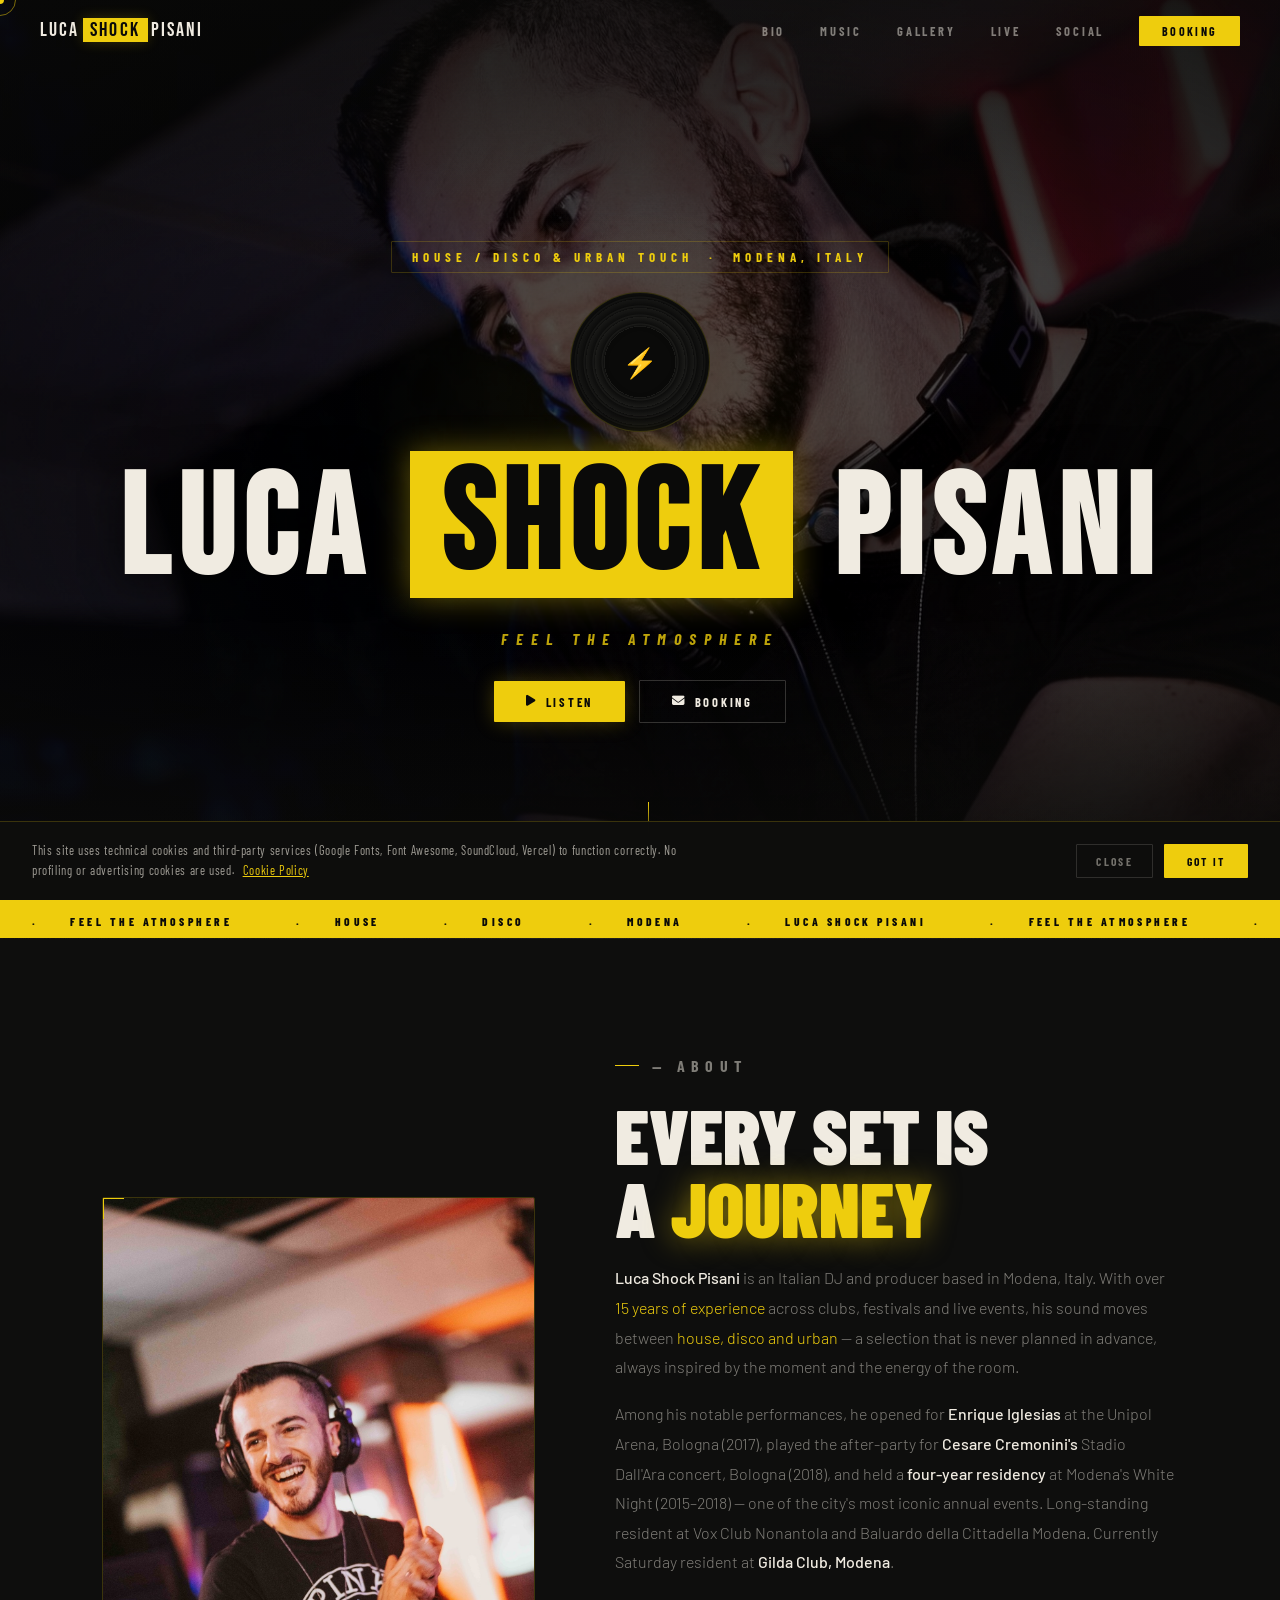
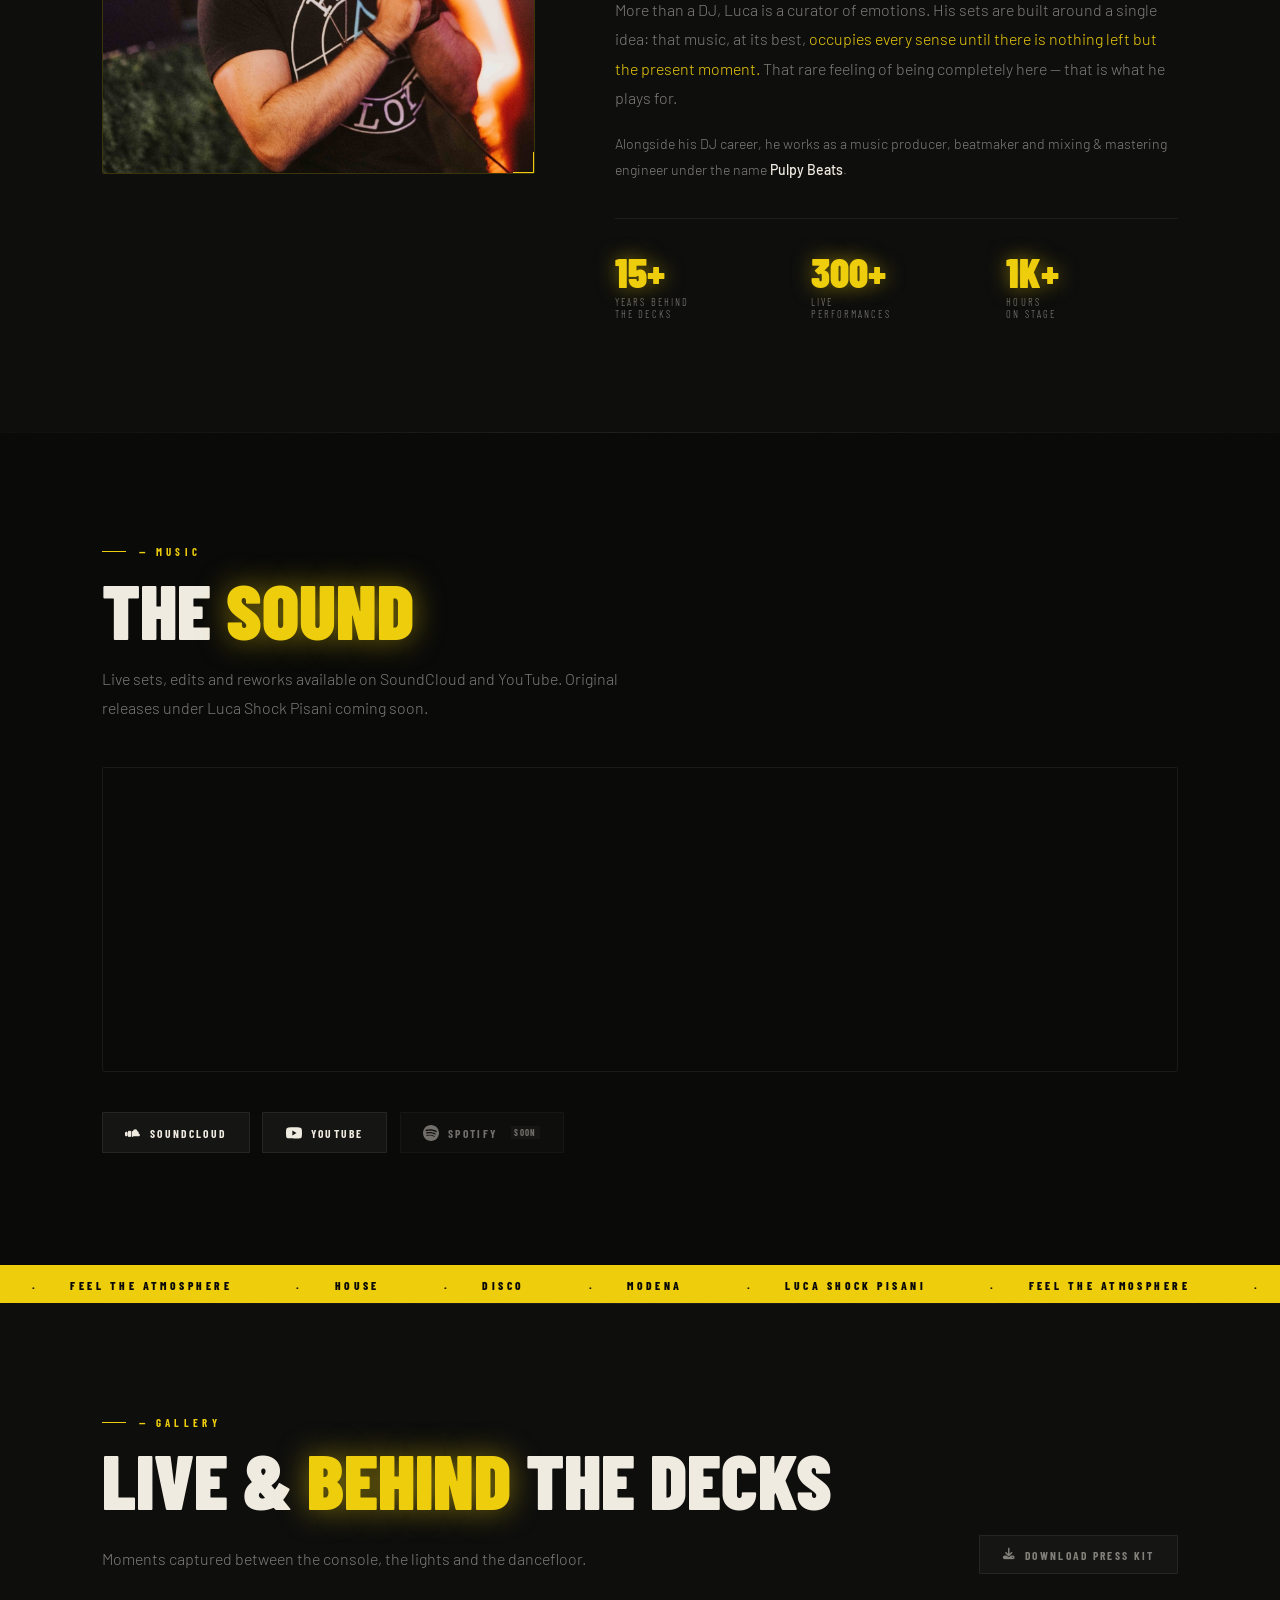
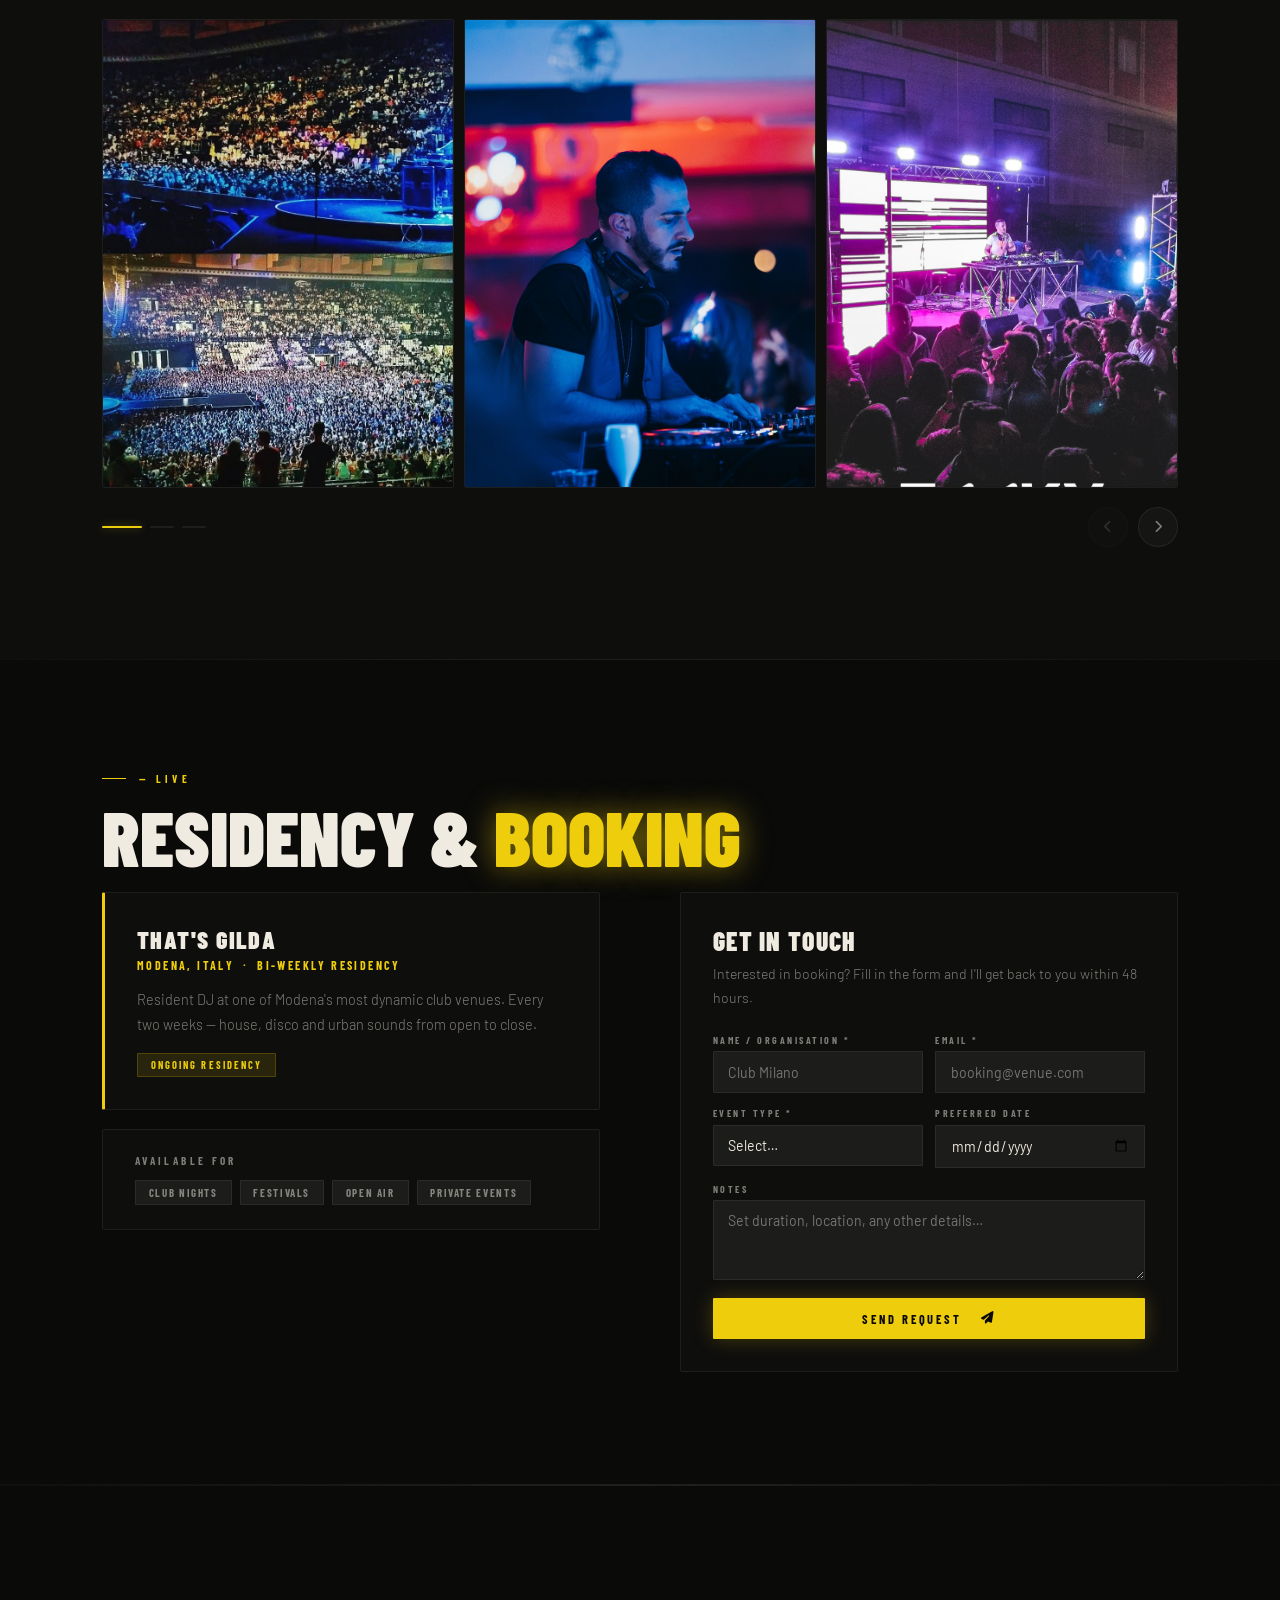
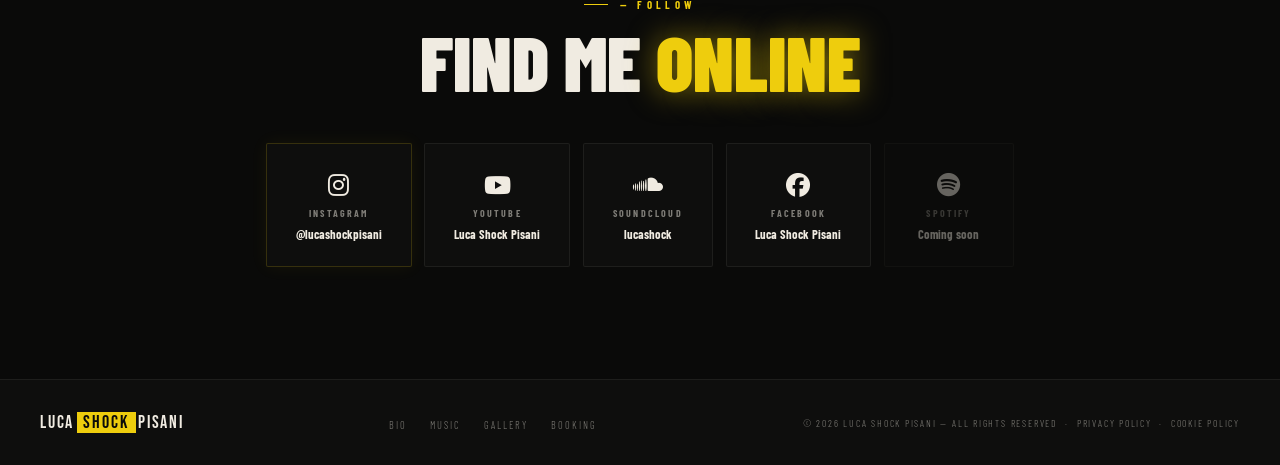
==== index.html @ 9d0de402 "Add files via upload aggiornamento bio correzione + aggiornamento stats" ====
<!DOCTYPE html>
<html lang="en">
<head>
  <meta charset="UTF-8" />
  <meta name="viewport" content="width=device-width, initial-scale=1.0" />
  <meta name="google-site-verification" content="Hu4-2VZxtkXz9TXv5PYWObOT76TgGN4aTdUcT_iWI0o" />
  <meta name="description" content="Luca Shock Pisani — DJ & Producer based in Modena, Italy. House / Disco & Urban touch. Booking, music and live events." />
  <meta property="og:title" content="Luca Shock Pisani — Feel the Atmosphere" />
  <meta property="og:description" content="DJ & Producer based in Modena, Italy. House · Disco · Urban touch." />
  <meta property="og:image" content="https://www.lucashockpisani.com/imgs/LSP_hero.jpg" />
  <meta property="og:url" content="https://www.lucashockpisani.com/" />
  <meta property="og:type" content="website" />
  <meta name="twitter:card" content="summary_large_image" />
  <meta name="twitter:title" content="Luca Shock Pisani — Feel the Atmosphere" />
  <meta name="twitter:description" content="DJ & Producer based in Modena, Italy. House · Disco · Urban touch." />
  <meta name="twitter:image" content="https://www.lucashockpisani.com/imgs/LSP_hero.jpg" />
  <link rel="canonical" href="https://www.lucashockpisani.com/" />
  <title>Luca Shock Pisani — Feel the Atmosphere</title>

  <!-- Structured data — DJ/Musician profile -->
  <script type="application/ld+json">
  {
    "@context": "https://schema.org",
    "@type": "MusicGroup",
    "name": "Luca Shock Pisani",
    "url": "https://www.lucashockpisani.com",
    "image": "https://www.lucashockpisani.com/imgs/LSP_hero.jpg",
    "description": "House/disco DJ with an urban touch, based in Modena, Italy. Over 15 years behind the decks.",
    "genre": ["House", "Disco", "Urban"],
    "sameAs": [
      "https://www.instagram.com/lucashockpisani/",
      "https://www.youtube.com/@LucaShockPisani",
      "https://soundcloud.com/lucashock",
      "https://www.facebook.com/DjLucaShockPisani"
    ]
  }
  </script>

  <link rel="icon" href="data:image/svg+xml,<svg xmlns='http://www.w3.org/2000/svg' viewBox='0 0 100 100'><text y='.9em' font-size='90'>🎧</text></svg>" />
  <link rel="preconnect" href="https://fonts.googleapis.com" />
  <link rel="preconnect" href="https://fonts.gstatic.com" crossorigin />
  <link href="https://fonts.googleapis.com/css2?family=Bebas+Neue&family=Barlow+Condensed:ital,wght@0,300;0,400;0,700;0,800;0,900;1,700&family=Barlow:wght@300;400;500&display=swap" rel="stylesheet" />
  <link rel="stylesheet" href="https://cdnjs.cloudflare.com/ajax/libs/font-awesome/6.5.1/css/all.min.css" />
  <link rel="stylesheet" href="style.css" />
</head>
<body>

  <!-- CURSOR -->
  <div class="cursor"></div>
  <div class="cursor-ring"></div>

  <!-- ══════════════════════════════════════════
       NAVBAR
  ══════════════════════════════════════════ -->
  <nav id="navbar" aria-label="Main navigation">
    <a href="#hero" class="nav-logo">
      LUCA <span class="shock">SHOCK</span> PISANI
    </a>

    <ul class="nav-links">
      <li><a href="#about">Bio</a></li>
      <li><a href="#music">Music</a></li>
      <li><a href="#gallery">Gallery</a></li>
      <li><a href="#events">Live</a></li>
      <li><a href="#social">Social</a></li>
      <li><a href="#events" class="nav-booking">Booking</a></li>
    </ul>

    <button class="hamburger" aria-label="Open menu">
      <span></span><span></span><span></span>
    </button>
  </nav>

  <!-- Mobile nav -->
  <div class="mobile-nav" role="dialog" aria-modal="true">
    <a href="#about">Bio</a>
    <a href="#music">Music</a>
    <a href="#gallery">Gallery</a>
    <a href="#events">Live</a>
    <a href="#social">Social</a>
    <a href="#events" style="color:var(--yellow)">Booking</a>
  </div>

  <!-- ══════════════════════════════════════════
       HERO
  ══════════════════════════════════════════ -->
  <section id="hero" aria-label="Hero">
    <div class="hero-photo" aria-hidden="true"></div>
    <div class="hero-vignette" aria-hidden="true"></div>
    <div class="hero-glow"    aria-hidden="true"></div>

    <div class="hero-content">
      <div class="hero-tag">House / Disco &amp; Urban touch &nbsp;·&nbsp; Modena, Italy</div>

      <div class="vinyl-wrap" aria-hidden="true">
        <div class="vinyl"></div>
        <span class="vinyl-emoji">⚡</span>
      </div>

      <!-- Name — Bebas Neue, mirrors logo hierarchy -->
      <h1 class="hero-name">
        LUCA <span class="shock-bar">SHOCK</span> PISANI
      </h1>

      <!-- Slogan -->
      <p class="hero-slogan"><em>Feel the Atmosphere</em></p>

      <!-- CTA -->
      <div class="hero-cta">
        <a href="#music" class="btn btn-y">
          <i class="fas fa-play"></i> Listen
        </a>
        <a href="#events" class="btn btn-o">
          <i class="fas fa-envelope"></i> Booking
        </a>
      </div>
    </div>

    <div class="scroll-hint" aria-hidden="true">
      <div class="scroll-line"></div>
      <span>Scroll</span>
    </div>
  </section>

  <!-- ══════════════════════════════════════════
       TICKER #1
  ══════════════════════════════════════════ -->
  <div class="ticker" aria-hidden="true">
    <div class="ticker-inner">
      <!-- Duplicated for seamless loop -->
      <span>FEEL THE ATMOSPHERE</span>
      <span>HOUSE</span>
      <span>DISCO</span>
      <span>MODENA</span>
      <span>LUCA SHOCK PISANI</span>
      <span>FEEL THE ATMOSPHERE</span>
      <span>HOUSE</span>
      <span>DISCO</span>
      <span>MODENA</span>
      <span>LUCA SHOCK PISANI</span>
      <span>FEEL THE ATMOSPHERE</span>
      <span>HOUSE</span>
      <span>DISCO</span>
      <span>MODENA</span>
      <span>LUCA SHOCK PISANI</span>
      <span>FEEL THE ATMOSPHERE</span>
      <span>HOUSE</span>
      <span>DISCO</span>
      <span>MODENA</span>
      <span>LUCA SHOCK PISANI</span>
    </div>
  </div>

  <div class="divider"></div>

  <!-- ══════════════════════════════════════════
       BIO / ABOUT
  ══════════════════════════════════════════ -->
  <section id="about" aria-label="Biography">
    <div class="section-inner">
      <div class="about-grid">

        <!-- Photo -->
        <div class="about-img rv">
          <div class="about-img-frame">
            <img src="imgs/LSP_bio.jpg" alt="Luca Shock Pisani live" loading="lazy" />
          </div>
        </div>

        <!-- Text -->
        <div class="about-text">
          <p class="s-label rv">— About</p>
          <h2 class="s-title rv">
            Every set is<br>a <span class="y">journey</span>
          </h2>

          <p class="rv d1">
            <strong>Luca Shock Pisani</strong> is an Italian DJ and producer based in Modena, Italy.
            With over <span class="hl">15 years of experience</span> across clubs, festivals and live events, his sound moves
            between <span class="hl">house, disco and urban</span> — a selection that is never
            planned in advance, always inspired by the moment and the energy of the room.
          </p>

          <p class="rv d2">
            Among his notable performances, he opened for
            <strong>Enrique Iglesias</strong> at the Unipol Arena, Bologna (2017),
            played the after-party for <strong>Cesare Cremonini's</strong> Stadio Dall'Ara concert, Bologna (2018),
            and held a <strong>four-year residency</strong> at Modena's White Night (2015–2018) —
            one of the city's most iconic annual events.
            Long-standing resident at Vox Club Nonantola and Baluardo della Cittadella Modena.
            Currently Saturday resident at <strong>Gilda Club, Modena</strong>.
          </p>

          <p class="rv d3">
            More than a DJ, Luca is a curator of emotions. His sets are built around a single idea:
            that music, at its best, <span class="hl">occupies every sense until there is nothing
            left but the present moment.</span>
            That rare feeling of being completely here — that is what he plays for.
          </p>

          <p class="rv d4" style="font-size:.88rem; color:var(--white-dim);">
            Alongside his DJ career, he works as a music producer, beatmaker and
            mixing &amp; mastering engineer under the name <strong style="color:var(--white)">Pulpy Beats</strong>.
          </p>

          <div class="about-stats rv" style="grid-template-columns:repeat(3,1fr);">
            <div>
              <div class="stat-n">15+</div>
              <div class="stat-l">Years behind<br>the decks</div>
            </div>
            <div>
              <div class="stat-n">300+</div>
              <div class="stat-l">Live<br>performances</div>
            </div>
            <div>
              <div class="stat-n">1K+</div>
              <div class="stat-l">Hours<br>on stage</div>
            </div>
          </div>
        </div>

      </div>
    </div>
  </section>

  <div class="divider"></div>

  <!-- ══════════════════════════════════════════
       MUSIC
  ══════════════════════════════════════════ -->
  <section id="music" aria-label="Music">
    <div class="section-inner">

      <p class="s-label rv">— Music</p>
      <h2 class="s-title rv">
        The <span class="y">sound</span>
      </h2>

      <p class="music-intro rv d1">
        Live sets, edits and reworks available on SoundCloud and YouTube.
        Original releases under Luca Shock Pisani coming soon.
      </p>

      <!-- SoundCloud embed -->
      <div class="sc-embed rv d2">
        <iframe
          width="100%" height="300"
          scrolling="no" frameborder="no" allow="autoplay"
          src="https://w.soundcloud.com/player/?url=https%3A//soundcloud.com/lucashock&color=%23EECD0D&auto_play=false&hide_related=false&show_comments=false&show_user=true&show_reposts=false&show_teaser=true&visual=true"
          title="Luca Shock Pisani on SoundCloud"
          loading="lazy">
        </iframe>
      </div>

      <!-- Platform links -->
      <div class="platform-row rv d3">

        <a href="https://soundcloud.com/lucashock" target="_blank" rel="noopener" class="platform-btn" aria-label="SoundCloud">
          <svg width="16" height="16" viewBox="0 0 24 24" fill="currentColor"><path d="M11.56 8.87V17h8.76c1.13-.02 2-.95 2-2.07a2.04 2.04 0 0 0-1.9-2.07 2.44 2.44 0 0 0-1.7-3.36 3.43 3.43 0 0 0-6.82-.02c-.1.03-.2.06-.3.1a2.98 2.98 0 0 0-.04-.71zM0 15c0 1.1.9 2 2 2s2-.9 2-2V12c0-1.1-.9-2-2-2s-2 .9-2 2v3zm4.5 1.5c0 .83.67 1.5 1.5 1.5s1.5-.67 1.5-1.5V10c0-.83-.67-1.5-1.5-1.5S4.5 9.17 4.5 10v6.5zm3 .5c0 .55.45 1 1 1s1-.45 1-1V9.5c0-.55-.45-1-1-1s-1 .45-1 1V17zm3 0c0 .55.45 1 1 1s1-.45 1-1V10c0-.55-.45-1-1-1s-1 .45-1 1v7z"/></svg>
          SoundCloud
        </a>

        <a href="https://www.youtube.com/@LucaShockPisani" target="_blank" rel="noopener" class="platform-btn" aria-label="YouTube">
          <svg width="16" height="16" viewBox="0 0 24 24" fill="currentColor"><path d="M23.498 6.186a3.016 3.016 0 0 0-2.122-2.136C19.505 3.545 12 3.545 12 3.545s-7.505 0-9.377.505A3.017 3.017 0 0 0 .502 6.186C0 8.07 0 12 0 12s0 3.93.502 5.814a3.016 3.016 0 0 0 2.122 2.136c1.871.505 9.376.505 9.376.505s7.505 0 9.377-.505a3.015 3.015 0 0 0 2.122-2.136C24 15.93 24 12 24 12s0-3.93-.502-5.814zM9.545 15.568V8.432L15.818 12l-6.273 3.568z"/></svg>
          YouTube
        </a>

        <a class="platform-btn soon" aria-label="Spotify coming soon">
          <svg width="16" height="16" viewBox="0 0 24 24" fill="currentColor"><path d="M12 0C5.4 0 0 5.4 0 12s5.4 12 12 12 12-5.4 12-12S18.66 0 12 0zm5.521 17.34c-.24.359-.66.48-1.021.24-2.82-1.74-6.36-2.101-10.561-1.141-.418.122-.779-.179-.899-.539-.12-.421.18-.78.54-.9 4.56-1.021 8.52-.6 11.64 1.32.42.18.479.659.301 1.02zm1.44-3.3c-.301.42-.841.6-1.262.3-3.239-1.98-8.159-2.58-11.939-1.38-.479.12-1.02-.12-1.14-.6-.12-.48.12-1.021.6-1.141C9.6 9.9 15 10.561 18.72 12.84c.361.181.54.78.241 1.2zm.12-3.36C15.24 8.4 8.82 8.16 5.16 9.301c-.6.179-1.2-.181-1.38-.721-.18-.601.18-1.2.72-1.381 4.26-1.26 11.28-1.02 15.721 1.621.539.3.719 1.02.419 1.56-.299.421-1.02.599-1.559.3z"/></svg>
          Spotify
        </a>

      </div>

    </div>
  </section>

  <!-- TICKER #2 -->
  <div class="ticker" aria-hidden="true">
    <div class="ticker-inner">
      <span>FEEL THE ATMOSPHERE</span>
      <span>HOUSE</span>
      <span>DISCO</span>
      <span>MODENA</span>
      <span>LUCA SHOCK PISANI</span>
      <span>FEEL THE ATMOSPHERE</span>
      <span>HOUSE</span>
      <span>DISCO</span>
      <span>MODENA</span>
      <span>LUCA SHOCK PISANI</span>
      <span>FEEL THE ATMOSPHERE</span>
      <span>HOUSE</span>
      <span>DISCO</span>
      <span>MODENA</span>
      <span>LUCA SHOCK PISANI</span>
      <span>FEEL THE ATMOSPHERE</span>
      <span>HOUSE</span>
      <span>DISCO</span>
      <span>MODENA</span>
      <span>LUCA SHOCK PISANI</span>
    </div>
  </div>

  <div class="divider"></div>

  <!-- ══════════════════════════════════════════
       GALLERY
  ══════════════════════════════════════════ -->
  <section id="gallery" aria-label="Photo gallery">
    <div class="section-inner">

      <p class="s-label rv">— Gallery</p>
      <h2 class="s-title rv">
        Live &amp; <span class="y">behind</span> the decks
      </h2>

      <div class="gallery-header">
        <p class="gallery-intro rv d1">
          Moments captured between the console, the lights and the dancefloor.
        </p>
        <a class="btn-presskit rv d2" aria-label="Press Kit — work in progress" tabindex="-1">
          <i class="fas fa-download"></i> Download Press Kit
        </a>
      </div>

      <!-- Gallery slider — 3 foto per slide -->
      <div class="gallery-slider rv d2" id="gallery-slider">
        <div class="gallery-track" id="gallery-track">

          <!-- Slide 1: Enrique → Gilda → Notte Bianca folla -->
          <div class="gallery-slide">
            <div class="g-item" data-caption="Opening for Enrique Iglesias · Unipol Arena, Bologna 2017" tabindex="0" role="button" aria-label="Open photo">
              <img src="imgs/LSP_gallery_enrique.jpg" alt="Unipol Arena Bologna — Enrique Iglesias" loading="lazy" />
              <div class="g-overlay"><span class="g-caption">Opening · Unipol Arena, Bologna 2017</span><span class="g-zoom"><i class="fas fa-expand"></i></span></div>
            </div>
            <div class="g-item" data-caption="@ That's Gilda · Modena" tabindex="0" role="button" aria-label="Open photo">
              <img src="imgs/LSP_gallery_bluered.jpg" alt="That's Gilda Modena" loading="lazy" />
              <div class="g-overlay"><span class="g-caption">@ That's Gilda · Modena</span><span class="g-zoom"><i class="fas fa-expand"></i></span></div>
            </div>
            <div class="g-item" data-caption="White Night · Modena" tabindex="0" role="button" aria-label="Open photo">
              <img src="imgs/LSP_gallery_whitenightcrowd.jpg" alt="White Night Modena — crowd" loading="lazy" />
              <div class="g-overlay"><span class="g-caption">White Night · Modena</span><span class="g-zoom"><i class="fas fa-expand"></i></span></div>
            </div>
          </div>

          <!-- Slide 2: Club — atmosfera, luci, energia -->
          <div class="gallery-slide">
            <div class="g-item" data-caption="White Night · Modena" tabindex="0" role="button" aria-label="Open photo">
              <img src="imgs/LSP_gallery_whitenightstage.jpg" alt="White Night Modena — stage" loading="lazy" />
              <div class="g-overlay"><span class="g-caption">White Night · Modena</span><span class="g-zoom"><i class="fas fa-expand"></i></span></div>
            </div>
            <div class="g-item" data-caption="@ Ritmo Gilda · Modena" tabindex="0" role="button" aria-label="Open photo">
              <img src="imgs/LSP_gallery_teal.jpg" alt="Ritmo Gilda Modena" loading="lazy" />
              <div class="g-overlay"><span class="g-caption">@ Ritmo Gilda · Modena</span><span class="g-zoom"><i class="fas fa-expand"></i></span></div>
            </div>
            <div class="g-item" data-caption="@ Tube Club" tabindex="0" role="button" aria-label="Open photo">
              <img src="imgs/LSP_gallery_tubeclub.jpg" alt="Tube Club" loading="lazy" />
              <div class="g-overlay"><span class="g-caption">@ Tube Club</span><span class="g-zoom"><i class="fas fa-expand"></i></span></div>
            </div>
          </div>

          <!-- Slide 3: Behind the decks — intimo, tecnico, artigianale -->
          <div class="gallery-slide">
            <div class="g-item" data-caption="@ That's Gilda · Modena" tabindex="0" role="button" aria-label="Open photo">
              <img src="imgs/LSP_gallery_mixer.jpg" alt="That's Gilda — mixer" loading="lazy" />
              <div class="g-overlay"><span class="g-caption">@ That's Gilda · Modena</span><span class="g-zoom"><i class="fas fa-expand"></i></span></div>
            </div>
            <div class="g-item" data-caption="White Night · Modena" tabindex="0" role="button" aria-label="Open photo">
              <img src="imgs/LSP_gallery_whitenightconsole.jpg" alt="White Night — console" loading="lazy" />
              <div class="g-overlay"><span class="g-caption">White Night · Modena</span><span class="g-zoom"><i class="fas fa-expand"></i></span></div>
            </div>
            <div class="g-item" data-caption="@ Ritmo Gilda · Modena" tabindex="0" role="button" aria-label="Open photo">
              <img src="imgs/LSP_gallery_console.jpg" alt="Ritmo Gilda — console" loading="lazy" />
              <div class="g-overlay"><span class="g-caption">@ Ritmo Gilda · Modena</span><span class="g-zoom"><i class="fas fa-expand"></i></span></div>
            </div>
          </div>

        </div><!-- /gallery-track -->
      </div><!-- /gallery-slider -->

      <!-- Slider controls -->
      <div class="slider-controls">
        <div class="slider-dots" id="slider-dots">
          <button class="slider-dot active" data-slide="0" aria-label="Slide 1"></button>
          <button class="slider-dot" data-slide="1" aria-label="Slide 2"></button>
          <button class="slider-dot" data-slide="2" aria-label="Slide 3"></button>
        </div>
        <div class="slider-arrows">
          <button class="slider-btn" id="slider-prev" aria-label="Previous" disabled>
            <i class="fas fa-chevron-left"></i>
          </button>
          <button class="slider-btn" id="slider-next" aria-label="Next">
            <i class="fas fa-chevron-right"></i>
          </button>
        </div>
      </div>
    </div>

    <!-- Lightbox -->
    <div id="lightbox" class="lightbox" role="dialog" aria-modal="true" aria-label="Photo viewer">
      <button class="lb-close" aria-label="Close"><i class="fas fa-times"></i></button>
      <button class="lb-prev"  aria-label="Previous"><i class="fas fa-chevron-left"></i></button>
      <button class="lb-next"  aria-label="Next"><i class="fas fa-chevron-right"></i></button>
      <div class="lb-wrap">
        <div class="lb-img-box">
          <img src="" alt="" id="lb-img" />
        </div>
        <p class="lb-cap"  id="lb-cap"></p>
        <p class="lb-count" id="lb-count"></p>
      </div>
    </div>

  </section>

  <div class="divider"></div>

  <!-- ══════════════════════════════════════════
       EVENTS / BOOKING
  ══════════════════════════════════════════ -->
  <section id="events" aria-label="Live dates and booking">
    <div class="section-inner">

      <p class="s-label rv">— Live</p>
      <h2 class="s-title rv">
        Residency &amp; <span class="y">Booking</span>
      </h2>

      <div class="events-grid">

        <!-- Left: Residency -->
        <div>
          <div class="residency-card rv d1">
            <div class="res-venue">That's Gilda</div>
            <div class="res-detail">Modena, Italy &nbsp;·&nbsp; Bi-weekly residency</div>
            <p class="res-desc">
              Resident DJ at one of Modena's most dynamic club venues.
              Every two weeks — house, disco and urban sounds from open to close.
            </p>
            <span class="res-tag">Ongoing residency</span>
          </div>

          <div class="available-box rv d2">
            <div class="avail-title">Available for</div>
            <div class="avail-tags">
              <span class="avail-tag">Club nights</span>
              <span class="avail-tag">Festivals</span>
              <span class="avail-tag">Open air</span>
              <span class="avail-tag">Private events</span>
            </div>
          </div>
        </div>

        <!-- Right: Booking form -->
        <div class="rv d2">
          <div class="booking-card">
            <h3>Get in touch</h3>
            <p>Interested in booking? Fill in the form and I'll get back to you within 48 hours.</p>

            <!-- ACTION: replace with your Formspree URL -->
            <form id="booking-form" action="https://formspree.io/f/xgopajwb" method="POST" novalidate>

              <div class="form-row">
                <div class="form-group">
                  <label for="f-name">Name / Organisation *</label>
                  <input type="text" id="f-name" name="name" placeholder="Club Milano" required />
                </div>
                <div class="form-group">
                  <label for="f-email">Email *</label>
                  <input type="email" id="f-email" name="email" placeholder="booking@venue.com" required />
                </div>
              </div>

              <div class="form-row">
                <div class="form-group">
                  <label for="f-type">Event type *</label>
                  <select id="f-type" name="event_type" required>
                    <option value="" disabled selected>Select…</option>
                    <option>Club night</option>
                    <option>Festival / Open air</option>
                    <option>Private event</option>
                    <option>Other</option>
                  </select>
                </div>
                <div class="form-group">
                  <label for="f-date">Preferred date</label>
                  <input type="date" id="f-date" name="event_date" />
                </div>
              </div>

              <div class="form-group">
                <label for="f-notes">Notes</label>
                <textarea id="f-notes" name="notes" placeholder="Set duration, location, any other details…"></textarea>
              </div>

              <!-- Hidden fields for Formspree -->
              <input type="hidden" name="_subject" value="Booking request — Luca Shock Pisani" />
              <input type="hidden" name="_replyto" value="lucapisanimusic@gmail.com" />

              <button type="submit" class="btn btn-y" style="width:100%;justify-content:center;">
                Send request &nbsp;<i class="fas fa-paper-plane"></i>
              </button>

            </form>

            <div class="form-success" id="form-success">
              <div class="check">✅</div>
              <p>Message sent!</p>
              <small>I'll get back to you within 48 hours.</small>
            </div>

          </div>
        </div>

      </div>
    </div>
  </section>

  <div class="divider"></div>

  <div class="divider"></div>

  <!-- ══════════════════════════════════════════
       SOCIAL
  ══════════════════════════════════════════ -->
  <section id="social" aria-label="Social media">
    <div class="section-inner narrow" style="text-align:center;margin:0 auto;">

      <p class="s-label rv" style="justify-content:center;">— Follow</p>
      <h2 class="s-title rv">
        Find me <span class="y">online</span>
      </h2>

      <div class="social-grid">

        <a href="https://www.instagram.com/lucashockpisani/" target="_blank" rel="noopener" class="social-card ig rv d1" aria-label="Instagram" style="border-color:rgba(238,205,13,0.18);box-shadow:0 0 18px rgba(238,205,13,0.06);">
          <span class="s-icon"><i class="fab fa-instagram"></i></span>
          <span class="s-name">Instagram</span>
          <span class="s-handle">@lucashockpisani</span>
        </a>

        <a href="https://www.youtube.com/@LucaShockPisani" target="_blank" rel="noopener" class="social-card yt rv d2" aria-label="YouTube">
          <span class="s-icon"><i class="fab fa-youtube"></i></span>
          <span class="s-name">YouTube</span>
          <span class="s-handle">Luca Shock Pisani</span>
        </a>

        <a href="https://soundcloud.com/lucashock" target="_blank" rel="noopener" class="social-card sc rv d3" aria-label="SoundCloud">
          <span class="s-icon"><i class="fab fa-soundcloud"></i></span>
          <span class="s-name">SoundCloud</span>
          <span class="s-handle">lucashock</span>
        </a>

        <a href="https://www.facebook.com/DjLucaShockPisani" target="_blank" rel="noopener" class="social-card fb rv d1" aria-label="Facebook">
          <span class="s-icon"><i class="fab fa-facebook"></i></span>
          <span class="s-name">Facebook</span>
          <span class="s-handle">Luca Shock Pisani</span>
        </a>

        <a class="social-card sp soon rv d2" aria-label="Spotify coming soon">
          <span class="s-icon"><i class="fab fa-spotify"></i></span>
          <span class="s-name">Spotify</span>
          <span class="s-handle">Coming soon</span>
        </a>

      </div>

    </div>
  </section>

  <!-- ══════════════════════════════════════════
       FOOTER
  ══════════════════════════════════════════ -->
  <footer>
    <div class="footer-logo">
      LUCA <span class="shock">SHOCK</span> PISANI
    </div>

    <ul class="footer-links">
      <li><a href="#about">Bio</a></li>
      <li><a href="#music">Music</a></li>
      <li><a href="#gallery">Gallery</a></li>
      <li><a href="#events">Booking</a></li>
    </ul>

    <p class="footer-copy">
      &copy; 2026 Luca Shock Pisani — All rights reserved
      &nbsp;·&nbsp;
      <a href="https://www.iubenda.com/privacy-policy/97110677" class="iubenda-black iubenda-noiframe iubenda-embed iubenda-nodisplay-base iubenda-noiframe-base" title="Privacy Policy" style="color:var(--white-dim);text-decoration:none;transition:color .3s;" onmouseover="this.style.color='#EECD0D'" onmouseout="this.style.color='rgba(240,235,225,0.5)'">Privacy Policy</a>
      &nbsp;·&nbsp;
      <a href="https://www.iubenda.com/privacy-policy/97110677/cookie-policy" class="iubenda-black iubenda-noiframe iubenda-embed iubenda-nodisplay-base iubenda-noiframe-base" title="Cookie Policy" style="color:var(--white-dim);text-decoration:none;transition:color .3s;" onmouseover="this.style.color='#EECD0D'" onmouseout="this.style.color='rgba(240,235,225,0.5)'">Cookie Policy</a>
    </p>
  </footer>

  <!-- ══════════════════════════════════════════
       COOKIE BANNER
  ══════════════════════════════════════════ -->
  <div id="cookie-banner" role="dialog" aria-label="Cookie notice" style="
    display:none;
    position:fixed; bottom:0; left:0; right:0; z-index:999;
    background:rgba(14,14,13,0.97);
    backdrop-filter:blur(12px);
    border-top:1px solid rgba(238,205,13,0.2);
    padding:1.2rem 2rem;
    display:flex; align-items:center; justify-content:space-between;
    flex-wrap:wrap; gap:1rem;
    font-family:'Barlow Condensed',sans-serif;
  ">
    <p style="
      font-size:0.78rem; font-weight:400; letter-spacing:0.05em;
      color:rgba(240,235,225,0.65); margin:0; max-width:680px; line-height:1.6;
    ">
      This site uses technical cookies and third-party services (Google Fonts, Font Awesome, SoundCloud, Vercel)
      to function correctly. No profiling or advertising cookies are used.
      <a href="https://www.iubenda.com/privacy-policy/97110677/cookie-policy"
         target="_blank" rel="noopener"
         style="color:#EECD0D;text-decoration:underline;margin-left:0.3rem;">
        Cookie Policy
      </a>
    </p>
    <div style="display:flex;gap:0.7rem;flex-shrink:0;">
      <button id="cookie-reject" style="
        font-family:'Barlow Condensed',sans-serif;
        font-size:0.72rem; font-weight:700; letter-spacing:0.2em; text-transform:uppercase;
        background:transparent; color:rgba(240,235,225,0.45);
        border:1px solid rgba(240,235,225,0.15);
        padding:0.55rem 1.2rem; border-radius:1px; cursor:pointer;
        transition:color .25s, border-color .25s;
      "
      onmouseover="this.style.color='rgba(240,235,225,0.8)';this.style.borderColor='rgba(240,235,225,0.35)'"
      onmouseout="this.style.color='rgba(240,235,225,0.45)';this.style.borderColor='rgba(240,235,225,0.15)'">
        Close
      </button>
      <button id="cookie-accept" style="
        font-family:'Barlow Condensed',sans-serif;
        font-size:0.72rem; font-weight:700; letter-spacing:0.2em; text-transform:uppercase;
        background:#EECD0D; color:#0A0A09;
        border:none; padding:0.55rem 1.4rem; border-radius:1px; cursor:pointer;
        transition:box-shadow .25s, transform .25s;
      "
      onmouseover="this.style.boxShadow='0 0 20px rgba(238,205,13,0.45)'"
      onmouseout="this.style.boxShadow='none'">
        Got it
      </button>
    </div>
  </div>

  <!-- Iubenda Privacy & Cookie Policy -->
  <script type="text/javascript">(function (w,d) {var loader = function () {var s = d.createElement("script"), tag = d.getElementsByTagName("script")[0]; s.src="https://cdn.iubenda.com/iubenda.js"; tag.parentNode.insertBefore(s,tag);}; if(w.addEventListener){w.addEventListener("load", loader, false);}else if(w.attachEvent){w.attachEvent("onload", loader);}else{w.onload = loader;}})(window, document);</script>

  <script src="script.js"></script>
</body>
</html>
---- style.css ----
/* ============================================================
   LUCA SHOCK PISANI — OFFICIAL SITE
   style.css
   Yellow: #EECD0D (extracted from logo)
   ============================================================ */

@import url('https://fonts.googleapis.com/css2?family=Bebas+Neue&family=Barlow+Condensed:ital,wght@0,300;0,400;0,700;0,800;0,900;1,700&family=Barlow:wght@300;400;500&display=swap');

/* ── VARIABLES ── */
:root {
  --yellow:      #EECD0D;
  --yellow-dim:  rgba(238,205,13,0.12);
  --yellow-glow: rgba(238,205,13,0.5);
  --yellow-soft: rgba(238,205,13,0.07);
  --white:       #F0EBE1;
  --white-dim:   rgba(240,235,225,0.5);
  --white-faint: rgba(240,235,225,0.12);
  --black:       #0A0A09;
  --dark:        #0E0E0D;
  --dark-2:      #151513;
  --dark-3:      #1C1C1A;
  --border:      rgba(240,235,225,0.07);
  --border-y:    rgba(238,205,13,0.2);
  --fd: 'Barlow Condensed', sans-serif;
  --ff: 'Bebas Neue', 'Barlow Condensed', sans-serif; /* display font — logo-style */
  --fb: 'Barlow', sans-serif;
  --ease: cubic-bezier(0.4, 0, 0.2, 1);
  --tr: 0.32s;
}

/* ── RESET ── */
*, *::before, *::after { box-sizing: border-box; margin: 0; padding: 0; }
html { scroll-behavior: smooth; font-size: 16px; }
body {
  background-color: var(--black);
  /* Dirty wall texture: layered noise + subtle grain */
  background-image:
    url("data:image/svg+xml,%3Csvg xmlns='http://www.w3.org/2000/svg' width='400' height='400'%3E%3Cfilter id='n'%3E%3CfeTurbulence type='fractalNoise' baseFrequency='0.65' numOctaves='4' stitchTiles='stitch'/%3E%3CfeColorMatrix type='saturate' values='0'/%3E%3C/filter%3E%3Crect width='100%25' height='100%25' filter='url(%23n)' opacity='0.06'/%3E%3C/svg%3E");
  background-repeat: repeat;
  background-size: 200px 200px;
  color: var(--white);
  font-family: var(--fb);
  font-weight: 300;
  overflow-x: hidden;
  cursor: none;
}
a { text-decoration: none; color: inherit; }
img { display: block; max-width: 100%; }
::-webkit-scrollbar { width: 3px; }
::-webkit-scrollbar-track { background: var(--black); }
::-webkit-scrollbar-thumb { background: var(--yellow); border-radius: 2px; }

/* ── CURSOR ── */
.cursor {
  width: 8px; height: 8px;
  background: var(--yellow);
  border-radius: 50%;
  position: fixed; top: 0; left: 0;
  pointer-events: none; z-index: 9999;
  transform: translate(-50%,-50%);
  transition: width .18s, height .18s;
}
.cursor-ring {
  width: 32px; height: 32px;
  border: 1px solid rgba(238,205,13,0.5);
  border-radius: 50%;
  position: fixed; top: 0; left: 0;
  pointer-events: none; z-index: 9998;
  transform: translate(-50%,-50%);
}
.cursor.grow { width: 16px; height: 16px; }
.cursor-ring.grow { width: 48px; height: 48px; border-color: var(--yellow-glow); }
@media (hover: none) { .cursor, .cursor-ring { display: none; } }

/* ── NAVBAR ── */
#navbar {
  position: fixed; top: 0; left: 0; right: 0; z-index: 100;
  display: flex; align-items: center; justify-content: space-between;
  padding: 1.1rem 2.5rem;
  transition: background var(--tr) var(--ease), border-color var(--tr);
  border-bottom: 1px solid transparent;
}
#navbar.scrolled {
  background: rgba(10,10,9,0.95);
  backdrop-filter: blur(16px);
  border-bottom-color: var(--border);
}
/* Nav logo — Bebas Neue closest to logo font */
.nav-logo {
  font-family: var(--ff);
  font-size: 1.25rem;
  letter-spacing: 0.1em;
  text-transform: uppercase;
  color: var(--white);
  display: flex; align-items: center; gap: 0;
  transition: text-shadow var(--tr);
}
.nav-logo:hover { text-shadow: 0 0 18px rgba(238,205,13,0.1); }
.nav-logo .shock {
  display: inline-flex;
  align-items: center; justify-content: center;
  background: var(--yellow);
  color: var(--black);
  padding: 0.08em 0.35em 0;
  margin: 0 0.18em;
  font-size: 1em;
  letter-spacing: 0.12em;
  line-height: 1.15;
  box-shadow: 0 0 14px rgba(238,205,13,0.2);
  transition: box-shadow var(--tr);
}
.nav-logo:hover .shock { box-shadow: 0 0 22px rgba(238,205,13,0.45); }
.nav-links a:hover { color: var(--yellow); text-shadow: 0 0 14px rgba(238,205,13,0.35); }
.nav-links {
  display: flex; align-items: center;
  gap: 2.2rem; list-style: none;
}
.nav-links a {
  font-family: var(--fd);
  font-size: 0.78rem;
  font-weight: 700;
  letter-spacing: 0.22em;
  text-transform: uppercase;
  color: var(--white-dim);
  position: relative;
  transition: color var(--tr);
}
.nav-links a::after {
  content: '';
  position: absolute; bottom: -3px; left: 0; right: 0;
  height: 1px; background: var(--yellow);
  transform: scaleX(0); transform-origin: left;
  transition: transform var(--tr) var(--ease);
}
.nav-links a:hover { color: var(--yellow); }
.nav-links a:hover::after { transform: scaleX(1); }
.nav-booking {
  font-family: var(--fd) !important;
  font-size: 0.75rem !important;
  font-weight: 700 !important;
  letter-spacing: 0.2em !important;
  text-transform: uppercase !important;
  color: var(--black) !important;
  background: var(--yellow);
  padding: 0.5rem 1.4rem;
  border-radius: 1px;
  transition: box-shadow var(--tr), transform var(--tr) !important;
}
.nav-booking:hover {
  box-shadow: 0 0 28px rgba(238,205,13,0.5) !important;
  transform: translateY(-1px) !important;
  color: var(--black) !important;
}
.nav-booking::after { display: none !important; }

/* Hamburger */
.hamburger {
  display: none; flex-direction: column; gap: 5px;
  cursor: pointer; background: none; border: none; padding: 4px;
}
.hamburger span {
  display: block; width: 24px; height: 1.5px;
  background: var(--white);
  transition: transform var(--tr), opacity var(--tr);
}
.hamburger.open span:nth-child(1) { transform: translateY(6.5px) rotate(45deg); }
.hamburger.open span:nth-child(2) { opacity: 0; }
.hamburger.open span:nth-child(3) { transform: translateY(-6.5px) rotate(-45deg); }

/* Mobile menu */
.mobile-nav {
  display: none; flex-direction: column; align-items: center; justify-content: center;
  gap: 2rem;
  position: fixed; inset: 0; z-index: 99;
  background: rgba(8,8,8,0.98);
  backdrop-filter: blur(20px);
}
.mobile-nav.open { display: flex; }
.mobile-nav a {
  font-family: var(--fd);
  font-size: 3rem; font-weight: 900;
  letter-spacing: 0.08em; text-transform: uppercase;
  color: var(--white);
  transition: color var(--tr);
}
.mobile-nav a:hover { color: var(--yellow); }

/* ── TICKER ── */
.ticker {
  overflow: hidden;
  background: var(--yellow);
  padding: 0.6rem 0;
  white-space: nowrap;
}
.ticker-inner {
  display: inline-flex;
  animation: tickerScroll 22s linear infinite;
}
.ticker-inner span {
  font-family: var(--fd);
  font-size: 0.72rem;
  font-weight: 800;
  letter-spacing: 0.3em;
  text-transform: uppercase;
  color: var(--black);
  padding: 0 2rem;
}
.ticker-inner span::before {
  content: '·';
  margin-right: 2rem;
}
@keyframes tickerScroll {
  from { transform: translateX(0); }
  to   { transform: translateX(-50%); }
}

/* ── SECTION SHARED ── */
section { position: relative; z-index: 1; }
.section-inner { max-width: 1140px; margin: 0 auto; padding: 7rem 2rem; }
.section-inner.narrow { max-width: 860px; }

.s-label {
  display: flex; align-items: center; gap: 0.8rem;
  font-family: var(--fd);
  font-size: 0.68rem; font-weight: 700;
  letter-spacing: 0.4em; text-transform: uppercase;
  color: var(--yellow);
  margin-bottom: 0.9rem;
}
.s-label::before { content: ''; width: 24px; height: 1px; background: var(--yellow); }

.s-title {
  font-family: var(--fd);
  font-size: clamp(2.6rem, 6vw, 4.8rem);
  font-weight: 900; line-height: 0.95;
  text-transform: uppercase;
  color: var(--white);
  margin-bottom: 1.2rem;
}
.s-title .y {
  color: var(--yellow);
  text-shadow: 0 0 30px var(--yellow-glow);
}

.divider {
  width: 100%; height: 1px;
  background: linear-gradient(to right, transparent, var(--border), transparent);
}

/* Scroll reveal */
.rv { opacity: 0; transform: translateY(32px); transition: opacity 0.65s var(--ease), transform 0.65s var(--ease); }
.rv.vis { opacity: 1; transform: translateY(0); }
.rv.d1 { transition-delay: 0.08s; }
.rv.d2 { transition-delay: 0.16s; }
.rv.d3 { transition-delay: 0.24s; }
.rv.d4 { transition-delay: 0.32s; }

/* ── HERO ── */
#hero {
  min-height: 100vh;
  display: flex; flex-direction: column;
  align-items: center; justify-content: center;
  text-align: center; overflow: hidden;
  padding: 6rem 2rem 2rem;
  position: relative;
}

.hero-content {
  position: relative; z-index: 2;
  display: flex; flex-direction: column;
  align-items: center; justify-content: center;
  gap: 0;
  width: 100%;
}

/* Full-screen photo background */
.hero-photo {
  position: absolute; inset: 0;
  /* Desktop: focus on upper body/face area */
  background: url('imgs/LSP_hero.jpg') center 18% / cover no-repeat;
  filter: brightness(0.3) saturate(0.7);
  transition: filter 0.5s ease;
  will-change: transform;
}
#hero:hover .hero-photo { filter: brightness(0.34) saturate(0.75); }

/* Mobile: center frame to show face */
@media (max-width: 700px) {
  .hero-photo {
    background-position: center 10%;
  }
}

/* Gradient vignette over photo */
.hero-vignette {
  position: absolute; inset: 0;
  background:
    radial-gradient(ellipse at center, transparent 30%, rgba(10,10,9,0.7) 100%),
    linear-gradient(to bottom, rgba(10,10,9,0.4) 0%, transparent 30%, transparent 70%, rgba(10,10,9,0.9) 100%);
  pointer-events: none;
}

/* Subtle yellow glow center */
.hero-glow {
  position: absolute; top: 45%; left: 50%;
  transform: translate(-50%,-50%);
  width: 600px; height: 400px;
  background: radial-gradient(ellipse, rgba(238,205,13,0.05) 0%, transparent 70%);
  pointer-events: none;
}

/* hero-content defined above in hero section */
.hero-tag {
  display: inline-block;
  font-family: var(--fd);
  font-size: 0.82rem; font-weight: 700;
  letter-spacing: 0.38em; text-transform: uppercase;
  color: var(--yellow);
  border: 1px solid var(--border-y);
  padding: 0.45rem 1.3rem; border-radius: 1px;
  margin-bottom: 1.2rem;
  animation: fadeUp 0.8s 0.2s both;
  transition: text-shadow var(--tr);
}
.hero-tag:hover { text-shadow: 0 0 18px var(--yellow-glow); }

/* ── VINYL ── */
.vinyl-wrap {
  display: inline-block;
  position: relative;
  margin-bottom: 1.2rem;
  animation: fadeUp 0.8s 0.35s both;
  will-change: transform;
}
.vinyl {
  width: 140px; height: 140px;
  border-radius: 50%;
  background:
    radial-gradient(circle at center, #0a0a09 18%, transparent 18%),
    radial-gradient(circle at center, #0a0a09 36%, transparent 36%),
    repeating-radial-gradient(circle at center, #0e0e0d 0, #1c1c1a 2px, #0e0e0d 3px, #1c1c1a 9px),
    #0e0e0d;
  border: 1.5px solid rgba(238,205,13,0.15);
  box-shadow: inset 0 0 30px rgba(0,0,0,0.6);
  animation: spin 12s linear infinite;
  will-change: transform;
  display: flex; align-items: center; justify-content: center;
}
/* Lightning emoji — centro del vinile, non gira */
.vinyl-emoji {
  position: absolute;
  top: 50%; left: 50%;
  transform: translate(-50%, -50%);
  font-size: 1.8rem;
  line-height: 1;
  animation: spinReverse 12s linear infinite;
  will-change: transform;
  pointer-events: none;
  user-select: none;
}
@keyframes spin        { to { transform: rotate(360deg); } }
@keyframes spinReverse { to { transform: translate(-50%, -50%) rotate(-360deg); } }

/* Hero name — Bebas Neue closest to logo */
.hero-name {
  font-family: var(--ff);
  font-size: clamp(4rem, 11vw, 9.5rem);
  letter-spacing: 0.06em;
  line-height: 0.95;
  text-transform: uppercase;
  color: var(--white);
  margin-bottom: 0.15em;
  animation: fadeUp 0.8s 0.5s both;
  text-shadow: 0 2px 40px rgba(0,0,0,0.8);
  transition: text-shadow var(--tr);
  text-align: center;
  width: 100%;
}
.hero-name:hover {
  text-shadow: 0 2px 40px rgba(0,0,0,0.8), 0 0 30px rgba(238,205,13,0.12);
}
/* SHOCK yellow bar — perfectly centered text */
.hero-name .shock-bar {
  display: inline-flex;
  align-items: center;
  justify-content: center;
  background: var(--yellow);
  color: var(--black);
  padding: 0.04em 0.22em 0;
  margin: 0 0.06em;
  line-height: 1;
  vertical-align: middle;
  text-shadow: none;
  box-shadow: 0 0 30px rgba(238,205,13,0.4);
}

.hero-slogan {
  font-family: var(--fd);
  font-size: clamp(0.75rem, 1.8vw, 1rem);
  font-weight: 300;
  letter-spacing: 0.5em;
  text-transform: uppercase;
  color: var(--white-dim);
  margin-top: 0.6rem;
  margin-bottom: 2rem;
  animation: fadeUp 0.8s 0.65s both;
  transition: color var(--tr), text-shadow var(--tr);
  text-align: center;
}
.hero-slogan em { font-style: italic; color: rgba(238,205,13,0.8); font-weight: 700; }
.hero-slogan:hover { color: var(--white); text-shadow: 0 0 20px rgba(238,205,13,0.15); }

.hero-cta {
  display: flex; gap: 0.9rem;
  justify-content: center;
  align-items: center;
  flex-wrap: wrap;
  animation: fadeUp 0.8s 0.8s both;
}

/* ── BUTTONS ── */
.btn {
  display: inline-flex; align-items: center; gap: 0.5rem;
  font-family: var(--fd);
  font-size: 0.78rem; font-weight: 700;
  letter-spacing: 0.22em; text-transform: uppercase;
  padding: 0.85rem 2rem; border-radius: 1px;
  border: none; cursor: pointer;
  transition: transform 0.25s var(--ease), box-shadow 0.25s var(--ease), color 0.25s;
  will-change: transform;
}
.btn-y {
  background: var(--yellow); color: var(--black);
  box-shadow: 0 0 20px rgba(238,205,13,0.25);
}
.btn-y:hover {
  transform: translateY(-2px);
  box-shadow: 0 0 40px rgba(238,205,13,0.55), 0 8px 20px rgba(0,0,0,0.4);
}
.btn-o {
  background: transparent; color: var(--white);
  border: 1px solid rgba(240,235,225,0.2);
}
.btn-o:hover {
  border-color: var(--yellow); color: var(--yellow);
  transform: translateY(-2px);
  text-shadow: 0 0 12px var(--yellow-glow);
}

/* Scroll hint */
.scroll-hint {
  position: absolute; bottom: 2.2rem; left: 49%;
  transform: translateX(-50%);
  display: flex; flex-direction: column; align-items: center; gap: 0.4rem;
  font-family: var(--fd);
  font-size: 0.62rem; letter-spacing: 0.3em; text-transform: uppercase;
  color: var(--white-dim); opacity: 0.4;
  animation: fadeUp 1s 1.2s both;
}
.scroll-line {
  width: 1px; height: 44px;
  background: linear-gradient(to bottom, var(--yellow), transparent);
  animation: scrollDrop 2s ease-in-out infinite;
}
@keyframes scrollDrop {
  0%   { transform: scaleY(0); transform-origin: top; }
  50%  { transform: scaleY(1); transform-origin: top; }
  51%  { transform: scaleY(1); transform-origin: bottom; }
  100% { transform: scaleY(0); transform-origin: bottom; }
}
@keyframes fadeUp {
  from { opacity: 0; transform: translateY(20px); }
  to   { opacity: 1; transform: translateY(0); }
}

/* ── BIO ── */
#about { background: var(--dark); }

.about-grid {
  display: grid;
  grid-template-columns: 1fr 1.3fr;
  gap: 5rem; align-items: center;
}
.about-img {
  position: relative;
}
.about-img-frame {
  width: 100%;
  aspect-ratio: 3/4;
  overflow: hidden;
  border-radius: 2px;
  border: 1px solid var(--border-y);
  position: relative;
}
.about-img-frame img {
  width: 100%; height: 100%;
  object-fit: cover;
  transition: transform 0.6s var(--ease);
}
.about-img-frame:hover img { transform: scale(1.04); }

/* Corner accents */
.about-img-frame::before, .about-img-frame::after {
  content: ''; position: absolute;
  width: 22px; height: 22px;
  border-color: var(--yellow); border-style: solid;
  z-index: 2;
}
.about-img-frame::before { top: -1px; left: -1px; border-width: 2px 0 0 2px; }
.about-img-frame::after  { bottom: -1px; right: -1px; border-width: 0 2px 2px 0; }

/* Floating label */
.about-venue {
  position: absolute; bottom: -1rem; right: -1rem;
  background: var(--yellow); color: var(--black);
  font-family: var(--fd);
  font-size: 0.65rem; font-weight: 800;
  letter-spacing: 0.15em; text-transform: uppercase;
  padding: 0.6rem 1rem; border-radius: 1px;
  box-shadow: 0 0 20px rgba(238,205,13,0.3);
}

.about-text { }
.about-text p {
  font-size: 1rem; line-height: 1.85;
  color: var(--white-dim);
  margin-bottom: 1.1rem;
}
.about-text p strong { color: var(--white); font-weight: 500; }
.about-text p .hl { color: var(--yellow); }

.about-stats {
  display: grid; grid-template-columns: repeat(3,1fr);
  gap: 1.5rem;
  margin-top: 2.2rem; padding-top: 2rem;
  border-top: 1px solid var(--border);
}
.stat-n {
  font-family: var(--fd);
  font-size: 2.6rem; font-weight: 900;
  color: var(--yellow);
  text-shadow: 0 0 20px var(--yellow-glow);
  line-height: 1;
}
.stat-l {
  font-family: var(--fd);
  font-size: 0.65rem; letter-spacing: 0.2em;
  text-transform: uppercase; color: var(--white-dim);
  margin-top: 0.25rem;
}

/* ── MUSIC ── */
#music { background: var(--black); }

.music-intro {
  max-width: 560px;
  font-size: 1rem; line-height: 1.8;
  color: var(--white-dim);
  margin-bottom: 2.8rem;
}
.sc-embed {
  border-radius: 2px;
  overflow: hidden;
  margin-bottom: 2.5rem;
  border: 1px solid var(--border);
}
.platform-row {
  display: flex; flex-wrap: wrap; gap: 0.8rem;
}
.platform-btn {
  display: inline-flex; align-items: center; gap: 0.55rem;
  font-family: var(--fd);
  font-size: 0.72rem; font-weight: 700;
  letter-spacing: 0.2em; text-transform: uppercase;
  color: var(--white);
  background: var(--dark-2);
  border: 1px solid var(--border);
  padding: 0.7rem 1.4rem; border-radius: 1px;
  transition: all var(--tr);
}
.platform-btn:hover {
  color: var(--yellow); border-color: var(--border-y);
  box-shadow: 0 0 16px var(--yellow-soft);
  transform: translateY(-2px);
}
.platform-btn svg { flex-shrink: 0; }

/* Spotify coming soon */
.platform-btn.soon {
  opacity: 0.45; cursor: default;
  pointer-events: none;
}
.platform-btn.soon::after {
  content: 'SOON';
  font-size: 0.55rem; letter-spacing: 0.15em;
  background: var(--border);
  padding: 0.15em 0.4em; border-radius: 1px;
  margin-left: 0.3rem;
}

/* ── GALLERY ── */
#gallery { background: var(--dark); }

.gallery-header {
  display: flex; align-items: flex-end;
  justify-content: space-between; flex-wrap: wrap;
  gap: 1rem; margin-bottom: 2.8rem;
}
.gallery-intro {
  max-width: 500px;
  font-size: 1rem; line-height: 1.8;
  color: var(--white-dim);
  margin-bottom: 0;
}
.btn-presskit {
  display: inline-flex; align-items: center; gap: 0.5rem;
  font-family: var(--fd);
  font-size: 0.72rem; font-weight: 700;
  letter-spacing: 0.2em; text-transform: uppercase;
  color: var(--white-dim);
  background: var(--dark-2);
  border: 1px solid var(--border);
  padding: 0.7rem 1.4rem; border-radius: 1px;
  cursor: not-allowed; opacity: 0.55;
  position: relative;
  white-space: nowrap;
}
.btn-presskit::after {
  content: 'WORK IN PROGRESS';
  position: absolute; top: -2rem; left: 50%;
  transform: translateX(-50%);
  font-size: 0.55rem; letter-spacing: 0.15em;
  background: var(--dark-3); border: 1px solid var(--border);
  padding: 0.2em 0.6em; border-radius: 1px;
  white-space: nowrap; color: var(--yellow);
  opacity: 0; transition: opacity var(--tr);
  pointer-events: none;
}
.btn-presskit:hover::after { opacity: 1; }
/* ── GALLERY SLIDER — 2 foto per volta ── */
.gallery-slider {
  position: relative;
  overflow: hidden;
  border-radius: 2px;
  user-select: none;
}
.gallery-track {
  display: flex;
  transition: transform 0.52s cubic-bezier(0.4, 0, 0.2, 1);
  will-change: transform;
}
/* Each slide = 3 photos side by side */
.gallery-slide {
  display: grid;
  grid-template-columns: 1fr 1fr 1fr;
  gap: 10px;
  min-width: 100%;
}
.g-item {
  position: relative; overflow: hidden;
  border-radius: 2px;
  border: 1px solid var(--border);
  cursor: pointer;
  aspect-ratio: 3/4;
  transition: border-color 0.25s, box-shadow 0.25s;
  will-change: transform;
}
.g-item:hover {
  border-color: var(--border-y);
  box-shadow: 0 0 0 1px rgba(238,205,13,0.08), 0 0 30px rgba(238,205,13,0.05);
}
.g-item img {
  width: 100%; height: 100%;
  object-fit: cover;
  object-position: center top;
  transition: transform 0.45s cubic-bezier(0.4, 0, 0.2, 1);
  will-change: transform;
}
.g-item:hover img { transform: scale(1.04); }
.g-overlay {
  position: absolute; inset: 0;
  background: linear-gradient(to top, rgba(8,8,8,0.85) 0%, transparent 55%);
  display: flex; align-items: flex-end; justify-content: space-between;
  padding: 0.9rem 1rem;
  opacity: 0; transition: opacity 0.25s;
}
.g-item:hover .g-overlay { opacity: 1; }
.g-caption {
  font-family: var(--fd);
  font-size: 0.72rem; font-weight: 700;
  letter-spacing: 0.12em; text-transform: uppercase;
  color: var(--white); line-height: 1.3;
}
.g-zoom {
  width: 30px; height: 30px; border-radius: 50%;
  border: 1px solid rgba(238,205,13,0.45);
  display: flex; align-items: center; justify-content: center;
  font-size: 0.7rem; color: var(--yellow);
  transition: background 0.25s;
}
.g-item:hover .g-zoom { background: rgba(238,205,13,0.12); }

/* Slider controls */
.slider-controls {
  display: flex; align-items: center;
  justify-content: space-between;
  margin-top: 1.2rem;
}
.slider-dots {
  display: flex; gap: 0.5rem;
}
.slider-dot {
  width: 24px; height: 2px;
  background: var(--border);
  border-radius: 1px;
  cursor: pointer;
  transition: background 0.25s, width 0.25s;
  border: none;
}
.slider-dot.active {
  background: var(--yellow);
  width: 40px;
  box-shadow: 0 0 8px rgba(238,205,13,0.4);
}
.slider-arrows {
  display: flex; gap: 0.6rem;
}
.slider-btn {
  width: 40px; height: 40px;
  border-radius: 50%;
  background: var(--dark-2);
  border: 1px solid var(--border);
  color: var(--white-dim);
  cursor: pointer;
  display: flex; align-items: center; justify-content: center;
  font-size: 0.8rem;
  transition: border-color 0.25s, color 0.25s, background 0.25s;
}
.slider-btn:hover {
  border-color: var(--border-y);
  color: var(--yellow);
  background: var(--dark-3);
  box-shadow: 0 0 12px rgba(238,205,13,0.1);
}
.slider-btn:disabled { opacity: 0.3; cursor: default; pointer-events: none; }

@media (max-width: 620px) {
  .gallery-slide { grid-template-columns: 1fr; }
  .g-item { aspect-ratio: 4/3; }
}


/* Lightbox */
.lightbox {
  position: fixed; inset: 0; z-index: 200;
  background: rgba(8,8,8,0.97);
  backdrop-filter: blur(18px);
  display: flex; align-items: center; justify-content: center;
  opacity: 0; pointer-events: none;
  transition: opacity 0.28s ease;
}
.lightbox.open { opacity: 1; pointer-events: all; }
.lb-wrap { max-width: 820px; width: 90%; display: flex; flex-direction: column; align-items: center; gap: 1rem; }
.lb-img-box { width: 100%; border: 1px solid var(--border-y); border-radius: 2px; overflow: hidden; }
.lb-img-box img { width: 100%; display: block; object-fit: cover; }
.lb-cap { font-family: var(--fd); font-size: 0.78rem; font-weight: 700; letter-spacing: 0.2em; text-transform: uppercase; color: var(--white-dim); }
.lb-count { font-family: var(--fd); font-size: 0.65rem; letter-spacing: 0.3em; text-transform: uppercase; color: var(--yellow); }
.lb-close, .lb-prev, .lb-next {
  position: fixed;
  background: transparent;
  border: 1px solid var(--border);
  color: var(--white); cursor: pointer;
  border-radius: 50%;
  width: 42px; height: 42px;
  display: flex; align-items: center; justify-content: center;
  font-size: 0.85rem;
  transition: border-color var(--tr), color var(--tr), background var(--tr);
}
.lb-close:hover, .lb-prev:hover, .lb-next:hover {
  border-color: var(--yellow); color: var(--yellow);
  background: rgba(238,205,13,0.06);
}
.lb-close { top: 1.5rem; right: 1.5rem; }
.lb-prev  { left: 1.2rem; top: 50%; transform: translateY(-50%); }
.lb-next  { right: 1.2rem; top: 50%; transform: translateY(-50%); }

/* ── EVENTS / RESIDENCY ── */
#events { background: var(--black); }

.events-grid {
  display: grid; grid-template-columns: 1fr 1fr; gap: 5rem;
}

/* Residency card */
.residency-card {
  background: var(--dark);
  border: 1px solid var(--border);
  border-left: 3px solid var(--yellow);
  border-radius: 2px;
  padding: 2rem;
  margin-bottom: 1.2rem;
}
.res-venue {
  font-family: var(--fd);
  font-size: 1.5rem; font-weight: 900;
  text-transform: uppercase; letter-spacing: 0.06em;
  color: var(--white);
  margin-bottom: 0.3rem;
}
.res-detail {
  font-family: var(--fd);
  font-size: 0.75rem; font-weight: 700;
  letter-spacing: 0.2em; text-transform: uppercase;
  color: var(--yellow);
  margin-bottom: 1rem;
}
.res-desc {
  font-size: 0.9rem; line-height: 1.7;
  color: var(--white-dim);
}
.res-tag {
  display: inline-block;
  margin-top: 1rem;
  font-family: var(--fd);
  font-size: 0.65rem; font-weight: 700;
  letter-spacing: 0.2em; text-transform: uppercase;
  background: var(--yellow-dim);
  border: 1px solid var(--border-y);
  color: var(--yellow);
  padding: 0.3rem 0.8rem; border-radius: 1px;
}

.available-box {
  background: var(--dark);
  border: 1px solid var(--border);
  border-radius: 2px;
  padding: 1.5rem 2rem;
  margin-top: 1.2rem;
}
.avail-title {
  font-family: var(--fd);
  font-size: 0.7rem; font-weight: 700;
  letter-spacing: 0.3em; text-transform: uppercase;
  color: var(--white-dim);
  margin-bottom: 0.8rem;
}
.avail-tags {
  display: flex; flex-wrap: wrap; gap: 0.5rem;
}
.avail-tag {
  font-family: var(--fd);
  font-size: 0.68rem; font-weight: 700;
  letter-spacing: 0.15em; text-transform: uppercase;
  background: var(--dark-3);
  border: 1px solid var(--border);
  color: var(--white-dim);
  padding: 0.3rem 0.8rem; border-radius: 1px;
}

/* Booking form */
.booking-card {
  background: var(--dark);
  border: 1px solid var(--border);
  border-radius: 2px;
  padding: 2rem;
}
.booking-card h3 {
  font-family: var(--fd);
  font-size: 1.6rem; font-weight: 900;
  text-transform: uppercase; letter-spacing: 0.05em;
  color: var(--white);
  margin-bottom: 0.4rem;
}
.booking-card > p {
  font-size: 0.88rem; color: var(--white-dim);
  line-height: 1.7; margin-bottom: 1.5rem;
}
.form-row { display: grid; grid-template-columns: 1fr 1fr; gap: 0.8rem; }
.form-group { margin-bottom: 0.9rem; }
.form-group label {
  display: block;
  font-family: var(--fd);
  font-size: 0.62rem; font-weight: 700;
  letter-spacing: 0.25em; text-transform: uppercase;
  color: var(--white-dim);
  margin-bottom: 0.35rem;
}
.form-group input,
.form-group select,
.form-group textarea {
  width: 100%;
  background: var(--dark-3);
  color: var(--white);
  border: 1px solid var(--border);
  border-radius: 1px;
  padding: 0.7rem 0.9rem;
  font-family: var(--fb); font-size: 0.88rem;
  outline: none;
  transition: border-color var(--tr), box-shadow var(--tr);
  -webkit-appearance: none;
}
.form-group input:focus,
.form-group select:focus,
.form-group textarea:focus {
  border-color: rgba(238,205,13,0.35);
  box-shadow: 0 0 10px rgba(238,205,13,0.06);
}
.form-group textarea { resize: vertical; min-height: 80px; }
.form-group select option { background: var(--dark-2); }
.form-success {
  display: none; flex-direction: column;
  align-items: center; gap: 0.8rem;
  padding: 2rem; text-align: center;
}
.form-success .check { font-size: 2.5rem; }
.form-success p { font-family: var(--fd); font-size: 1.1rem; font-weight: 700; text-transform: uppercase; letter-spacing: 0.1em; color: var(--yellow); }
.form-success small { color: var(--white-dim); font-size: 0.85rem; }

/* ── INSTAGRAM FEED ── */
#instagram { background: var(--dark); }
.ig-intro {
  max-width: 500px;
  font-size: 1rem; line-height: 1.8;
  color: var(--white-dim); margin-bottom: 2.5rem;
}
.ig-embed-wrap {
  border-radius: 2px; overflow: hidden;
  border: 1px solid var(--border);
}
.ig-follow {
  display: inline-flex; align-items: center; gap: 0.6rem;
  margin-top: 1.5rem;
  font-family: var(--fd);
  font-size: 0.75rem; font-weight: 700;
  letter-spacing: 0.2em; text-transform: uppercase;
  color: var(--yellow);
  border-bottom: 1px solid var(--border-y);
  padding-bottom: 2px;
  transition: border-color var(--tr);
}
.ig-follow:hover { border-color: var(--yellow); }

/* ── SOCIAL ── */
#social { background: var(--black); text-align: center; }

.social-grid {
  display: flex; flex-wrap: wrap;
  gap: 0.8rem; justify-content: center;
  margin-top: 2.8rem;
}
.social-card {
  display: flex; flex-direction: column;
  align-items: center; gap: 0.5rem;
  background: var(--dark);
  border: 1px solid var(--border);
  border-radius: 2px;
  padding: 1.6rem 1.8rem;
  min-width: 130px;
  transition: all var(--tr);
  position: relative; overflow: hidden;
}
.social-card::before {
  content: ''; position: absolute; inset: 0;
  opacity: 0; transition: opacity var(--tr);
}
.social-card.ig::before { background: linear-gradient(135deg, rgba(131,58,180,0.07), rgba(253,29,29,0.07), rgba(252,176,69,0.07)); }
.social-card.yt::before { background: linear-gradient(135deg, rgba(255,0,0,0.06), transparent); }
.social-card.sc::before { background: linear-gradient(135deg, rgba(255,85,0,0.08), transparent); }
.social-card.fb::before { background: linear-gradient(135deg, rgba(24,119,242,0.06), transparent); }
.social-card.sp::before { background: linear-gradient(135deg, rgba(29,185,84,0.06), transparent); }
.social-card:hover::before { opacity: 1; }
.social-card:hover {
  border-color: var(--border-y);
  transform: translateY(-4px);
  box-shadow: 0 12px 30px rgba(0,0,0,0.4);
}
.s-icon {
  font-size: 1.5rem;
  transition: transform var(--tr), filter var(--tr);
}
.social-card:hover .s-icon {
  transform: scale(1.1);
  filter: drop-shadow(0 0 6px var(--yellow-glow));
}
.s-name {
  font-family: var(--fd);
  font-size: 0.62rem; font-weight: 700;
  letter-spacing: 0.22em; text-transform: uppercase;
  color: var(--white-dim);
}
.s-handle {
  font-family: var(--fd);
  font-size: 0.78rem; font-weight: 700;
  color: var(--white);
}
.social-card.sp.soon {
  opacity: 0.4; pointer-events: none;
}

/* ── FOOTER ── */
footer {
  background: var(--dark);
  border-top: 1px solid var(--border);
  padding: 2rem 2.5rem;
  display: flex; align-items: center;
  justify-content: space-between;
  flex-wrap: wrap; gap: 1rem;
}
.footer-logo {
  font-family: var(--ff);
  font-size: 1.1rem;
  letter-spacing: 0.1em; text-transform: uppercase;
  color: var(--white);
  display: flex; align-items: center; gap: 0;
}
.footer-logo .shock {
  display: inline-flex;
  align-items: center; justify-content: center;
  background: var(--yellow); color: var(--black);
  padding: 0.06em 0.35em 0;
  margin: 0 0.15em;
  font-size: 1em;
  letter-spacing: 0.12em;
  line-height: 1.15;
}
.footer-links {
  display: flex; gap: 1.4rem; list-style: none;
}
.footer-links a {
  font-family: var(--fd);
  font-size: 0.65rem; letter-spacing: 0.2em;
  text-transform: uppercase; color: var(--white-dim);
  transition: color var(--tr), text-shadow var(--tr);
}
.footer-links a:hover { color: var(--yellow); text-shadow: 0 0 10px rgba(238,205,13,0.35); }
.footer-copy {
  font-family: var(--fd);
  font-size: 0.62rem; letter-spacing: 0.18em;
  text-transform: uppercase; color: var(--white-dim);
}

/* ── RESPONSIVE ── */
@media (max-width: 900px) {
  .nav-links { display: none; }
  .hamburger { display: flex; }
  #navbar { padding: 1rem 1.5rem; }
  .about-grid { grid-template-columns: 1fr; gap: 3rem; }
  .about-img { max-width: 320px; margin: 0 auto; }
  .events-grid { grid-template-columns: 1fr; gap: 3rem; }
  .section-inner { padding: 5rem 1.5rem; }
  .form-row { grid-template-columns: 1fr; }
}
@media (max-width: 620px) {
  .lb-prev { left: 0.4rem; }
  .lb-next { right: 0.4rem; }
  footer { flex-direction: column; text-align: center; }
  .footer-links { justify-content: center; }
  .about-stats { gap: 0.8rem; }
  .stat-n { font-size: 2rem; }
  /* Gallery: 1 colonna su mobile */
  .gallery-slide { grid-template-columns: 1fr; }
  .g-item { aspect-ratio: 4/3; }
}
@media (max-width: 860px) and (min-width: 621px) {
  /* Tablet: 2 colonne */
  .gallery-slide { grid-template-columns: 1fr 1fr; }
}
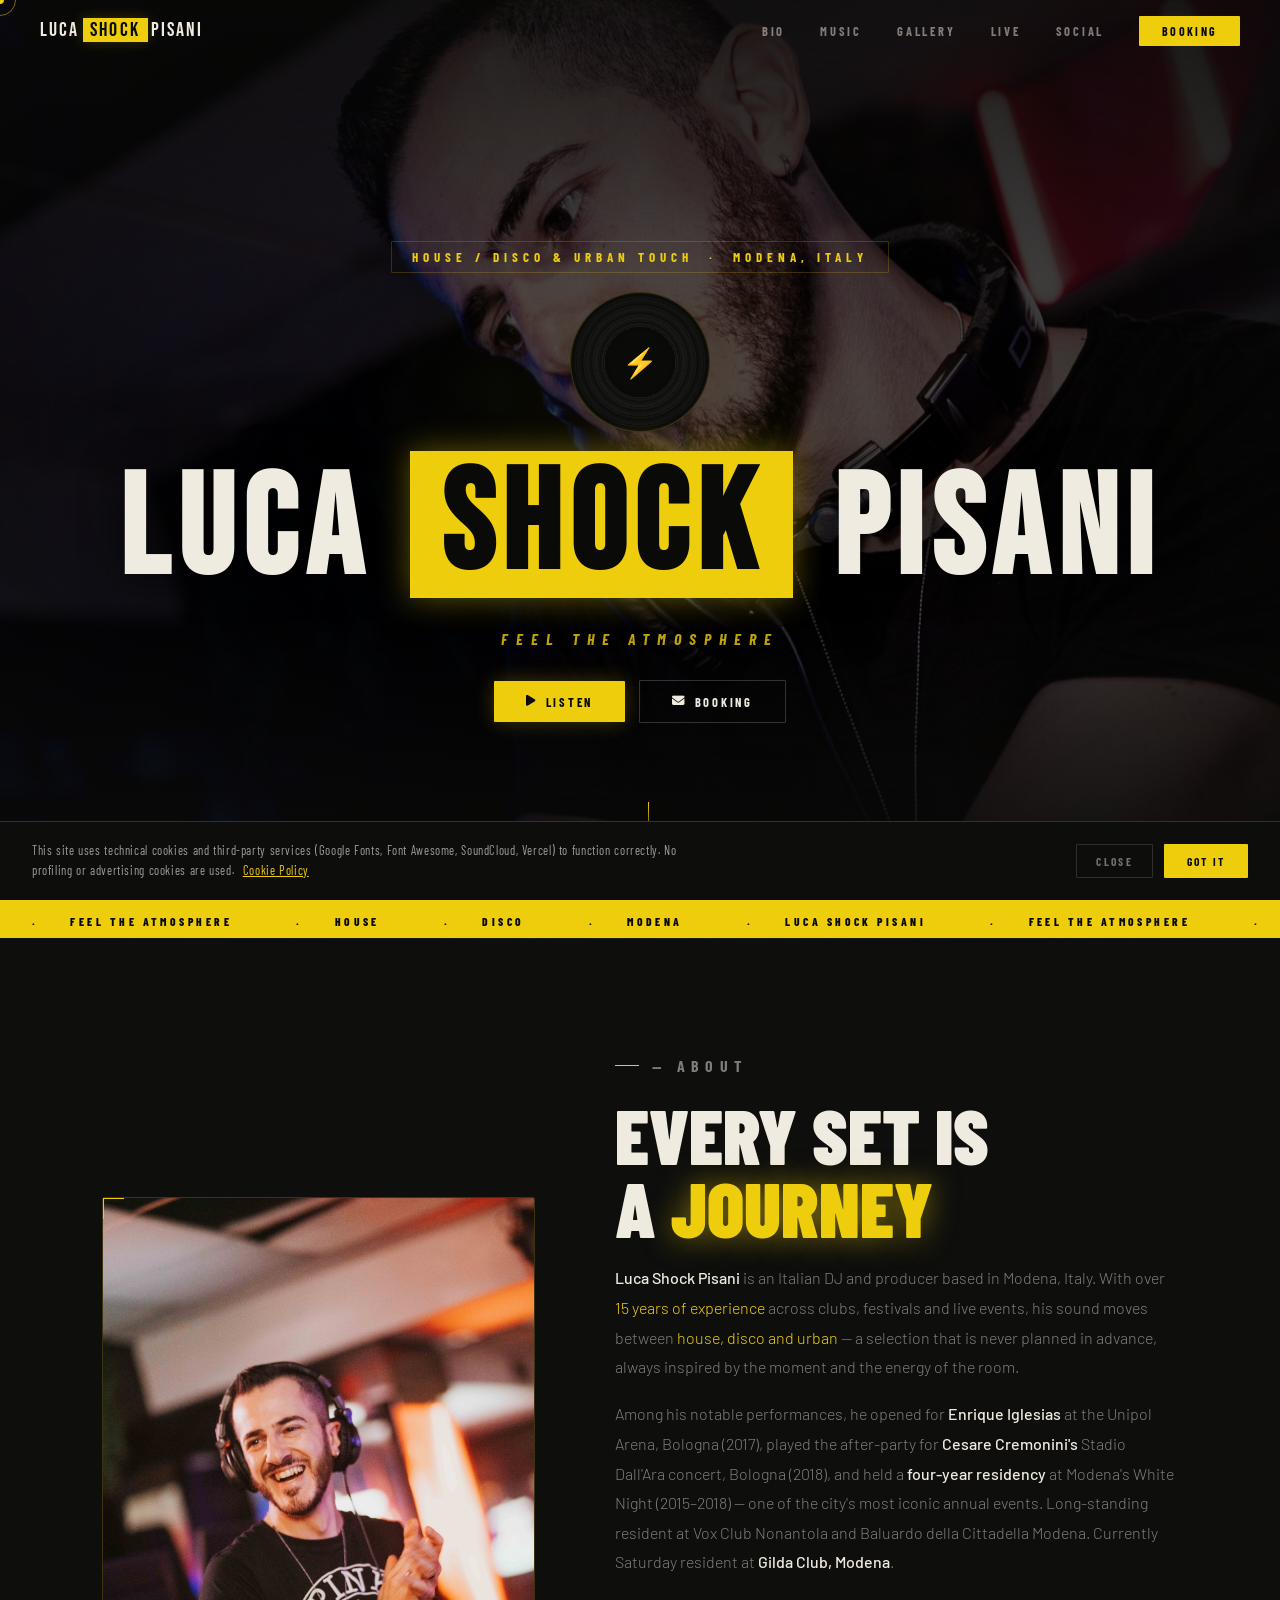
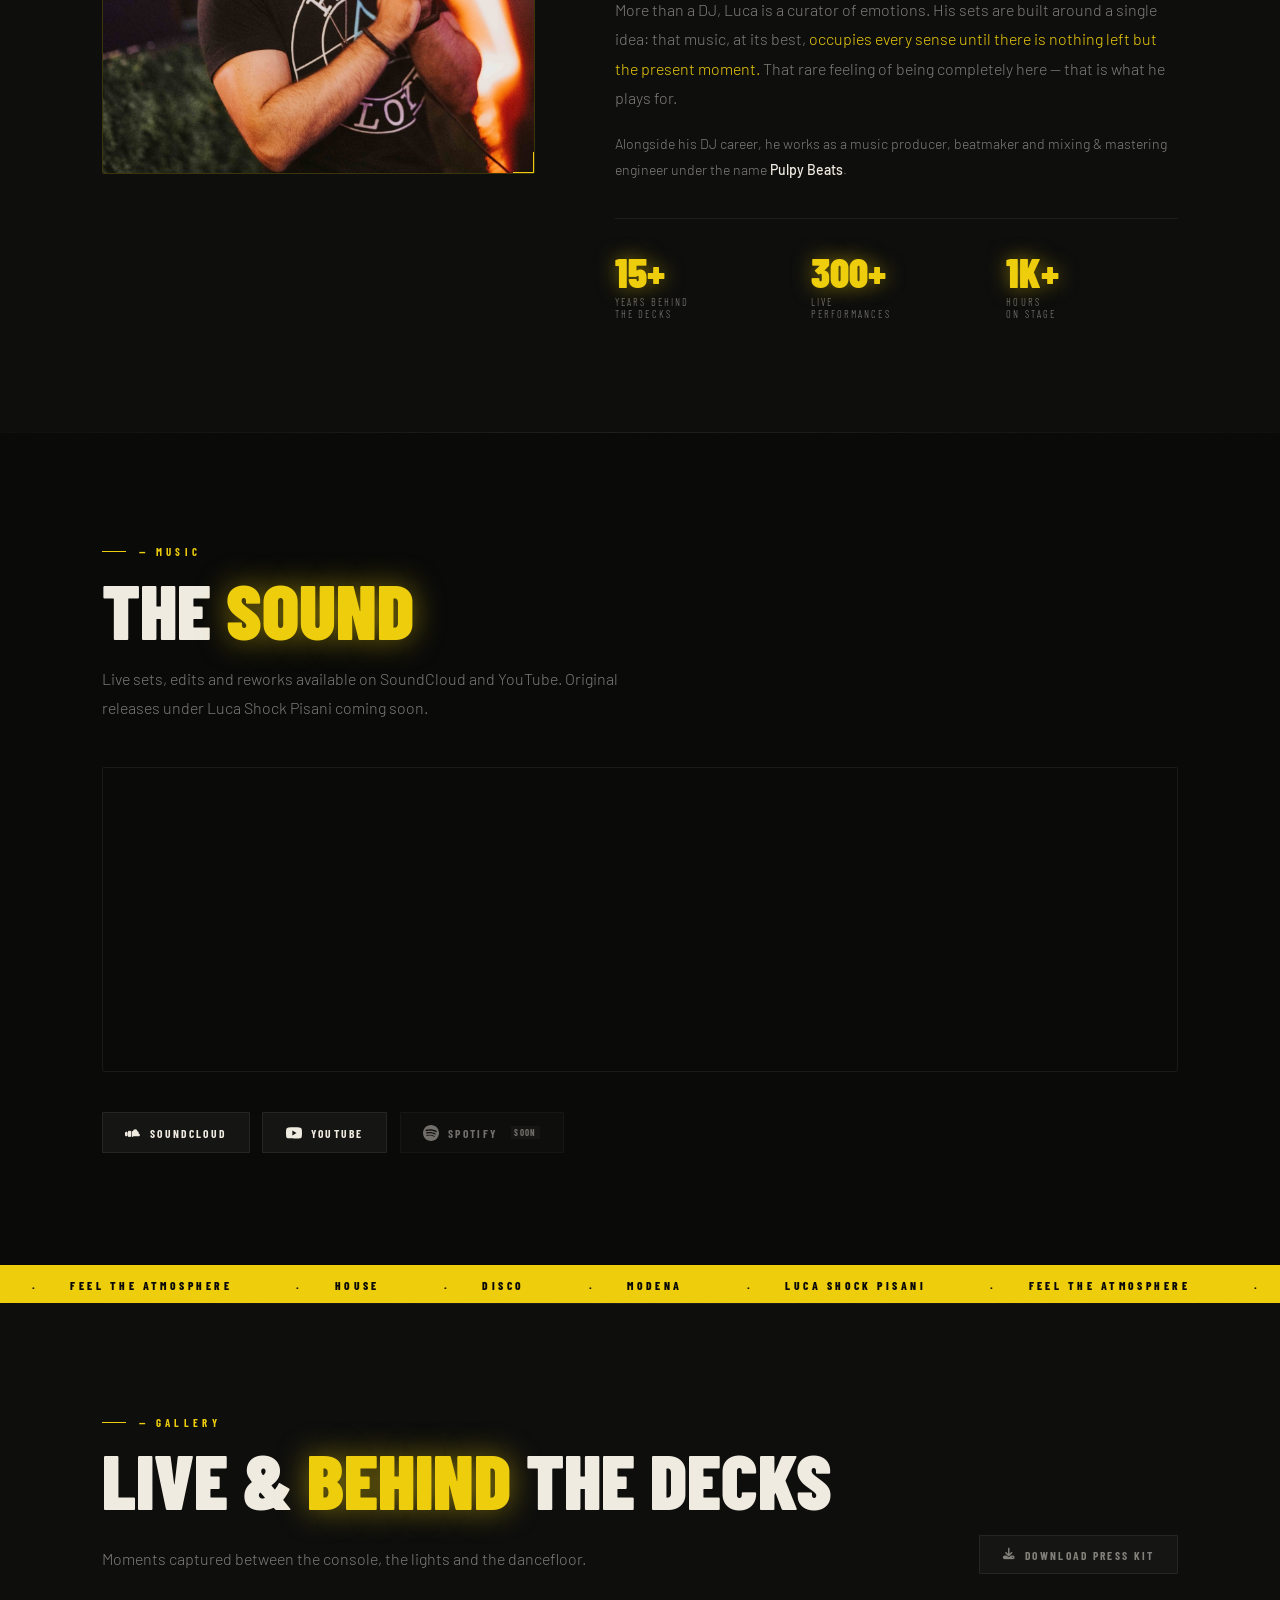
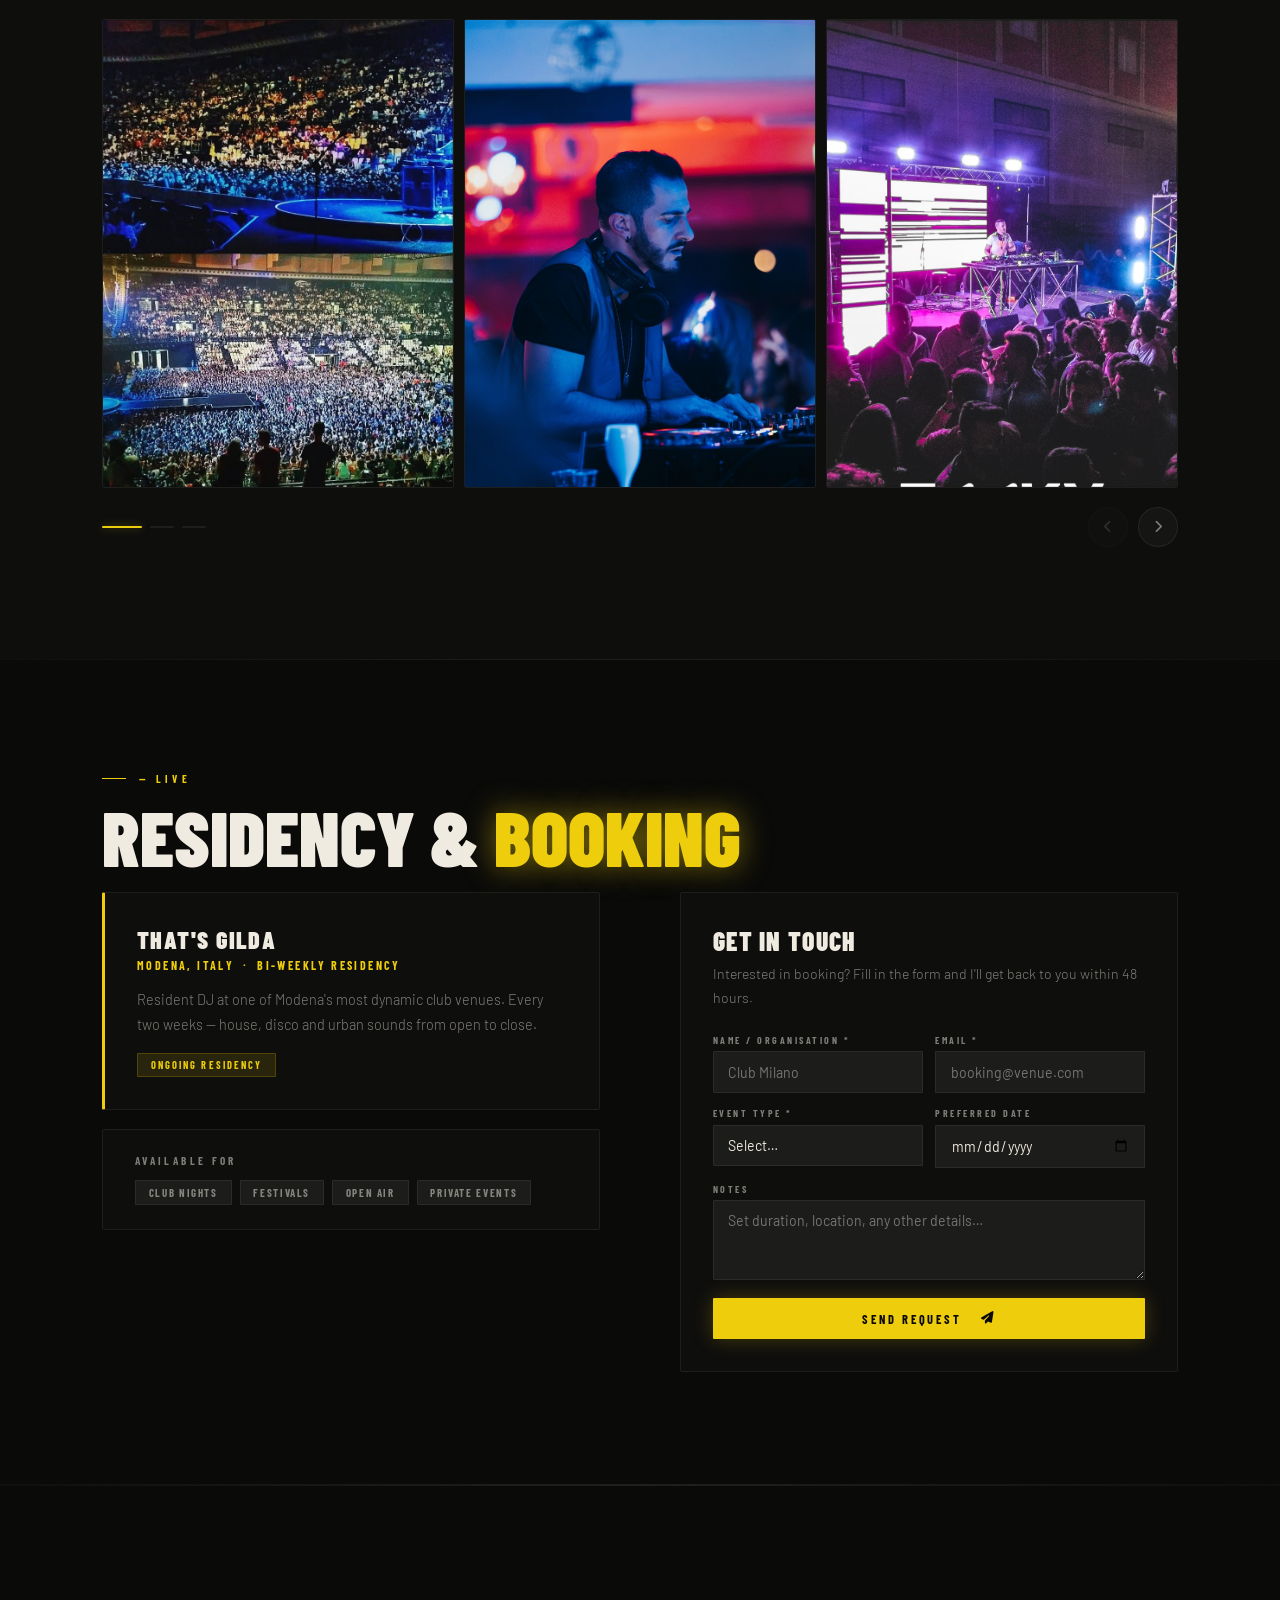
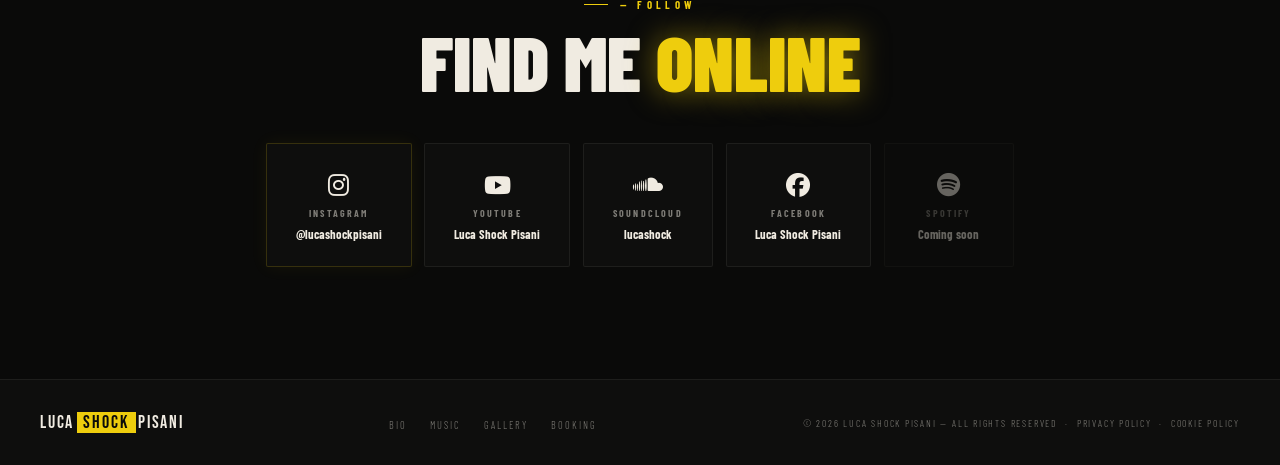
==== commit 02c1a3af: "Add files via upload aggiornamento "favicon" cuffie accanto al titolo per ricerca google" ====
--- a/index.html
+++ b/index.html
@@ -36,7 +36,9 @@
   }
   </script>
 
-  <link rel="icon" href="data:image/svg+xml,<svg xmlns='http://www.w3.org/2000/svg' viewBox='0 0 100 100'><text y='.9em' font-size='90'>🎧</text></svg>" />
+  <link rel="icon" type="image/png" sizes="512x512" href="favicon.png" />
+  <link rel="icon" type="image/png" sizes="32x32" href="favicon-32.png" />
+  <link rel="apple-touch-icon" href="favicon.png" />
   <link rel="preconnect" href="https://fonts.googleapis.com" />
   <link rel="preconnect" href="https://fonts.gstatic.com" crossorigin />
   <link href="https://fonts.googleapis.com/css2?family=Bebas+Neue&family=Barlow+Condensed:ital,wght@0,300;0,400;0,700;0,800;0,900;1,700&family=Barlow:wght@300;400;500&display=swap" rel="stylesheet" />
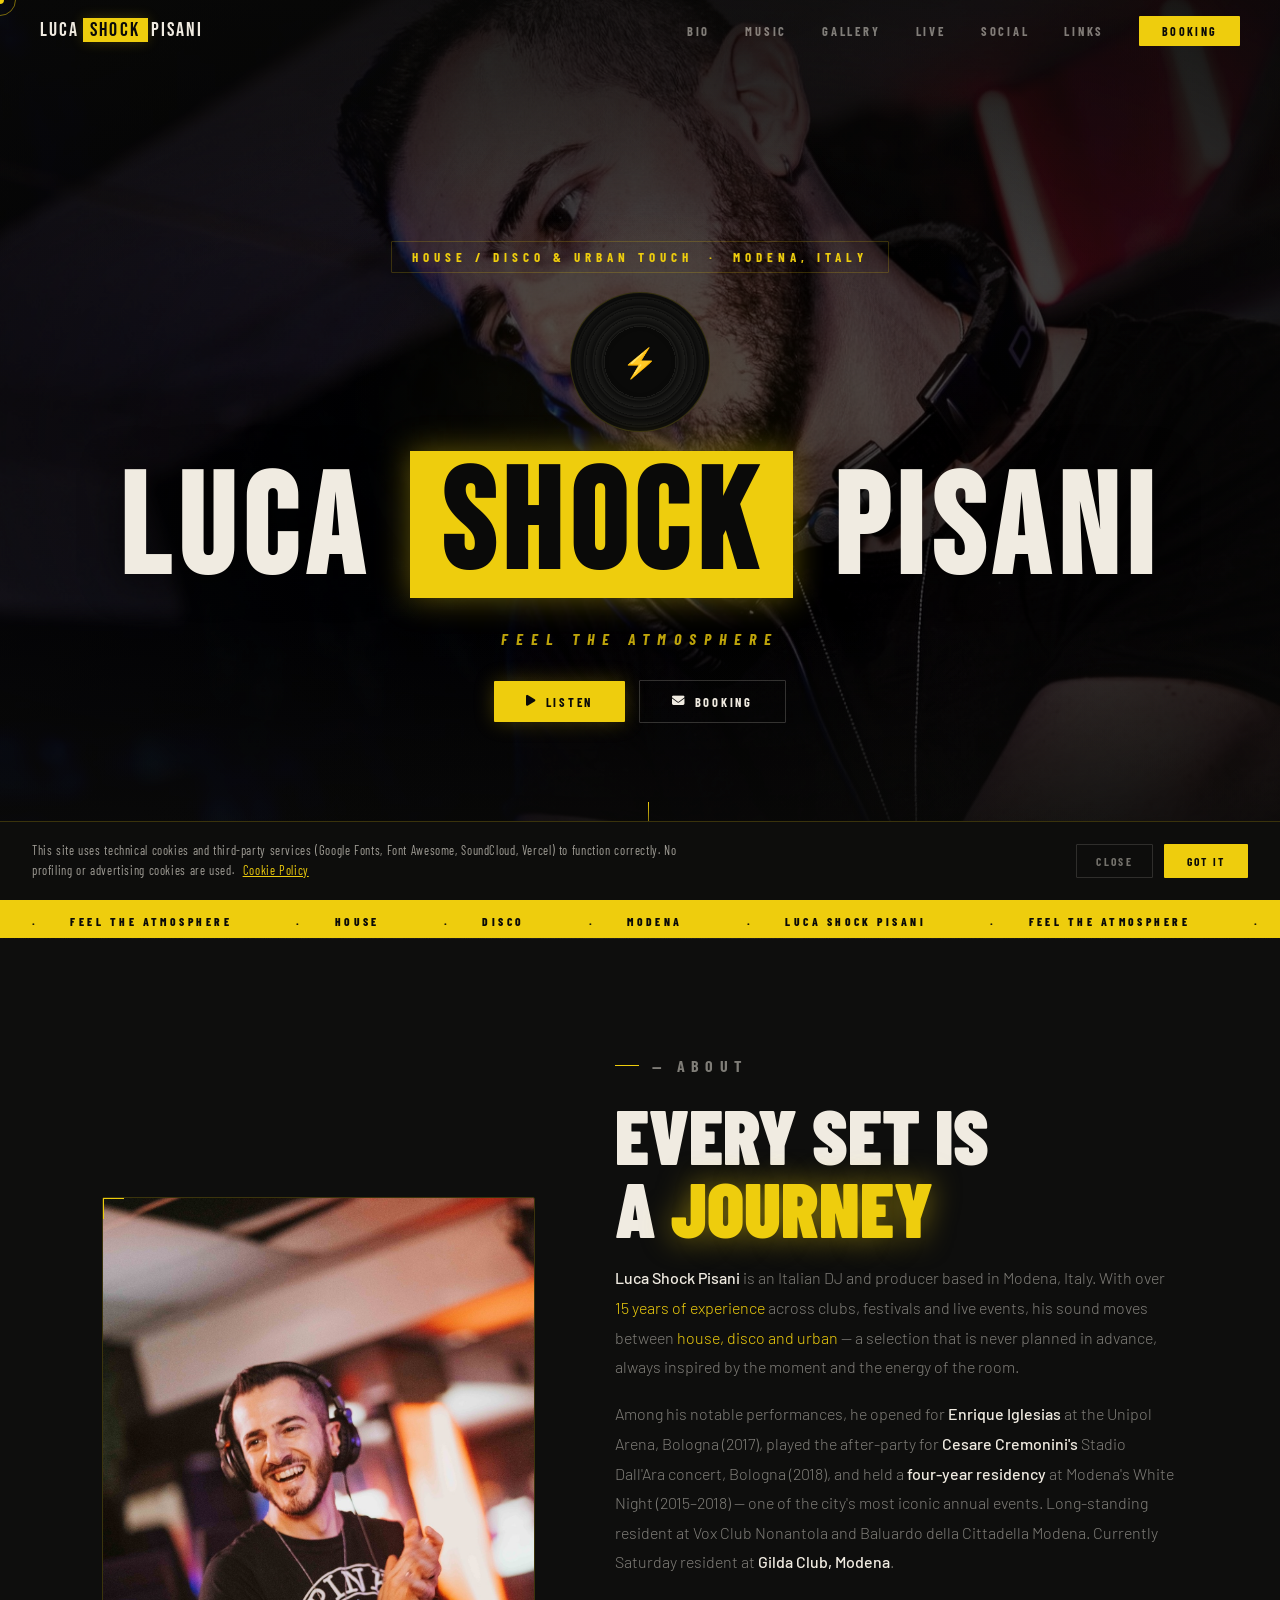
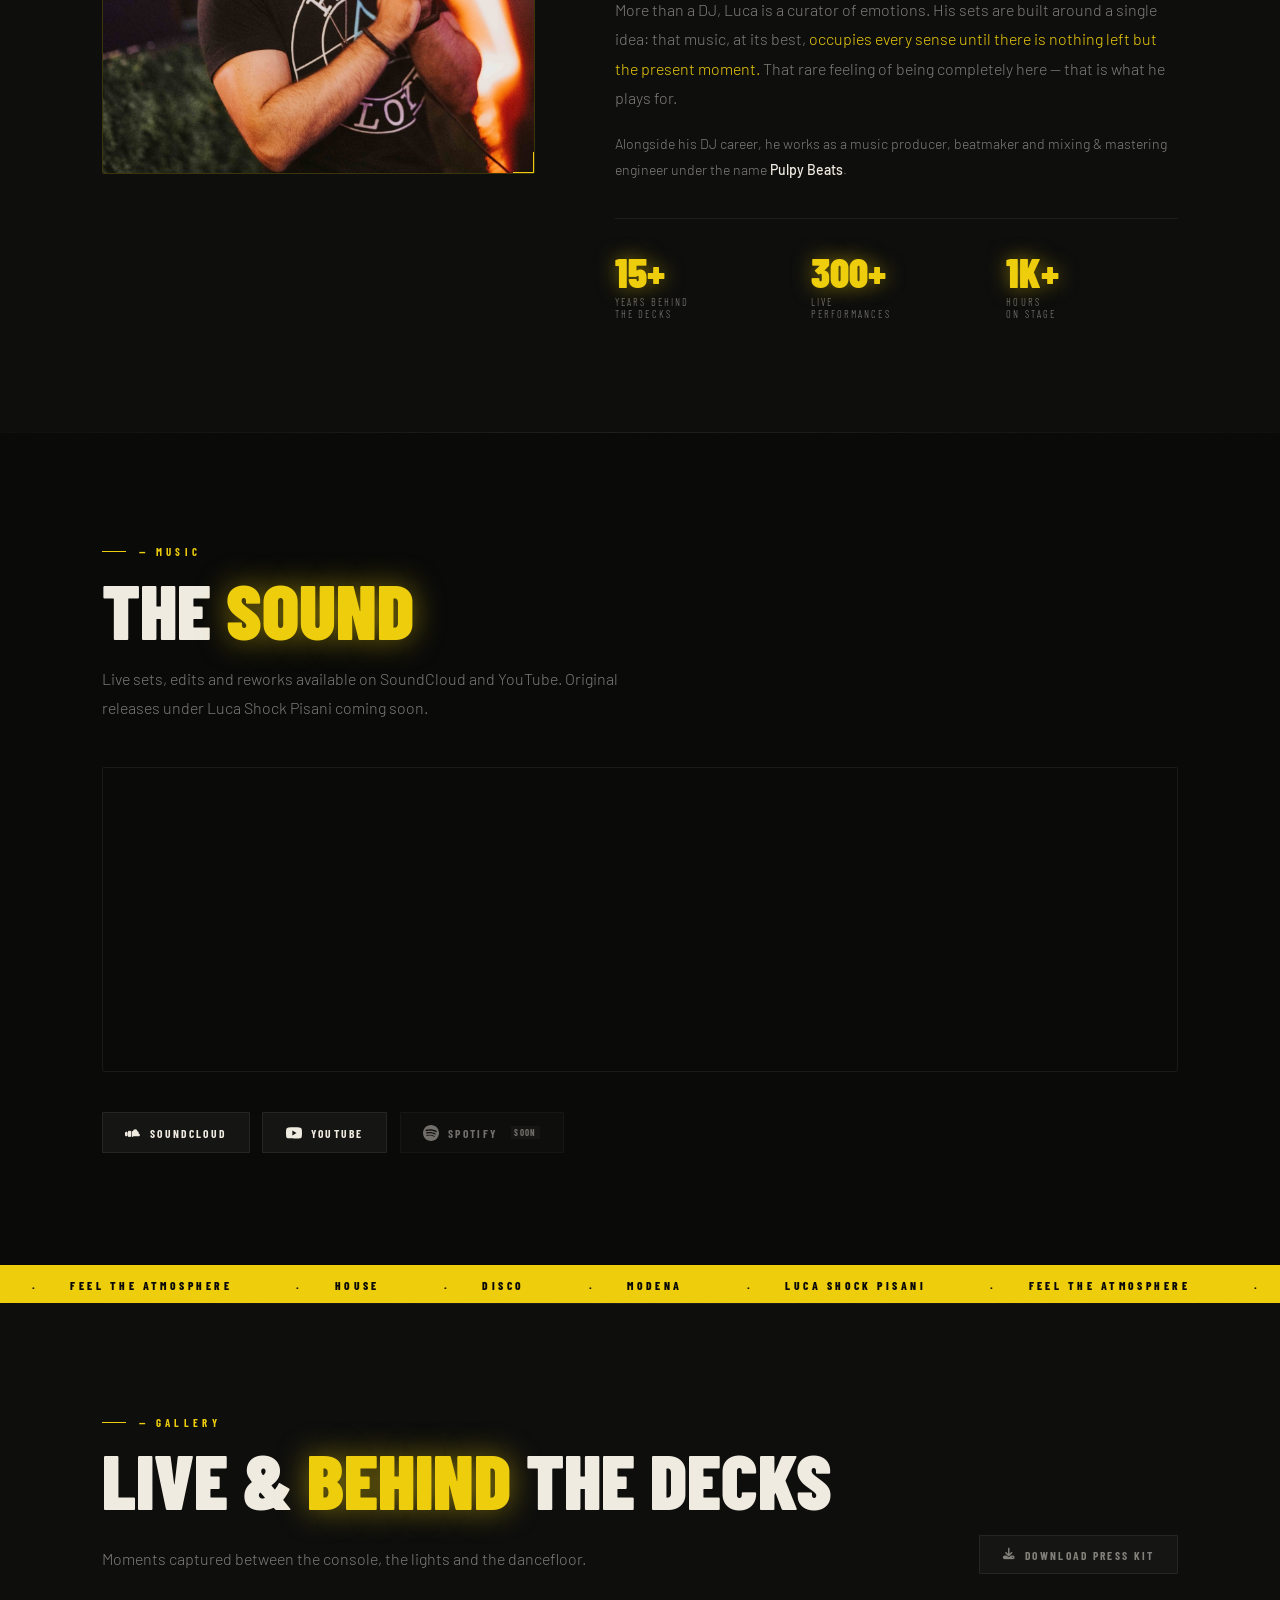
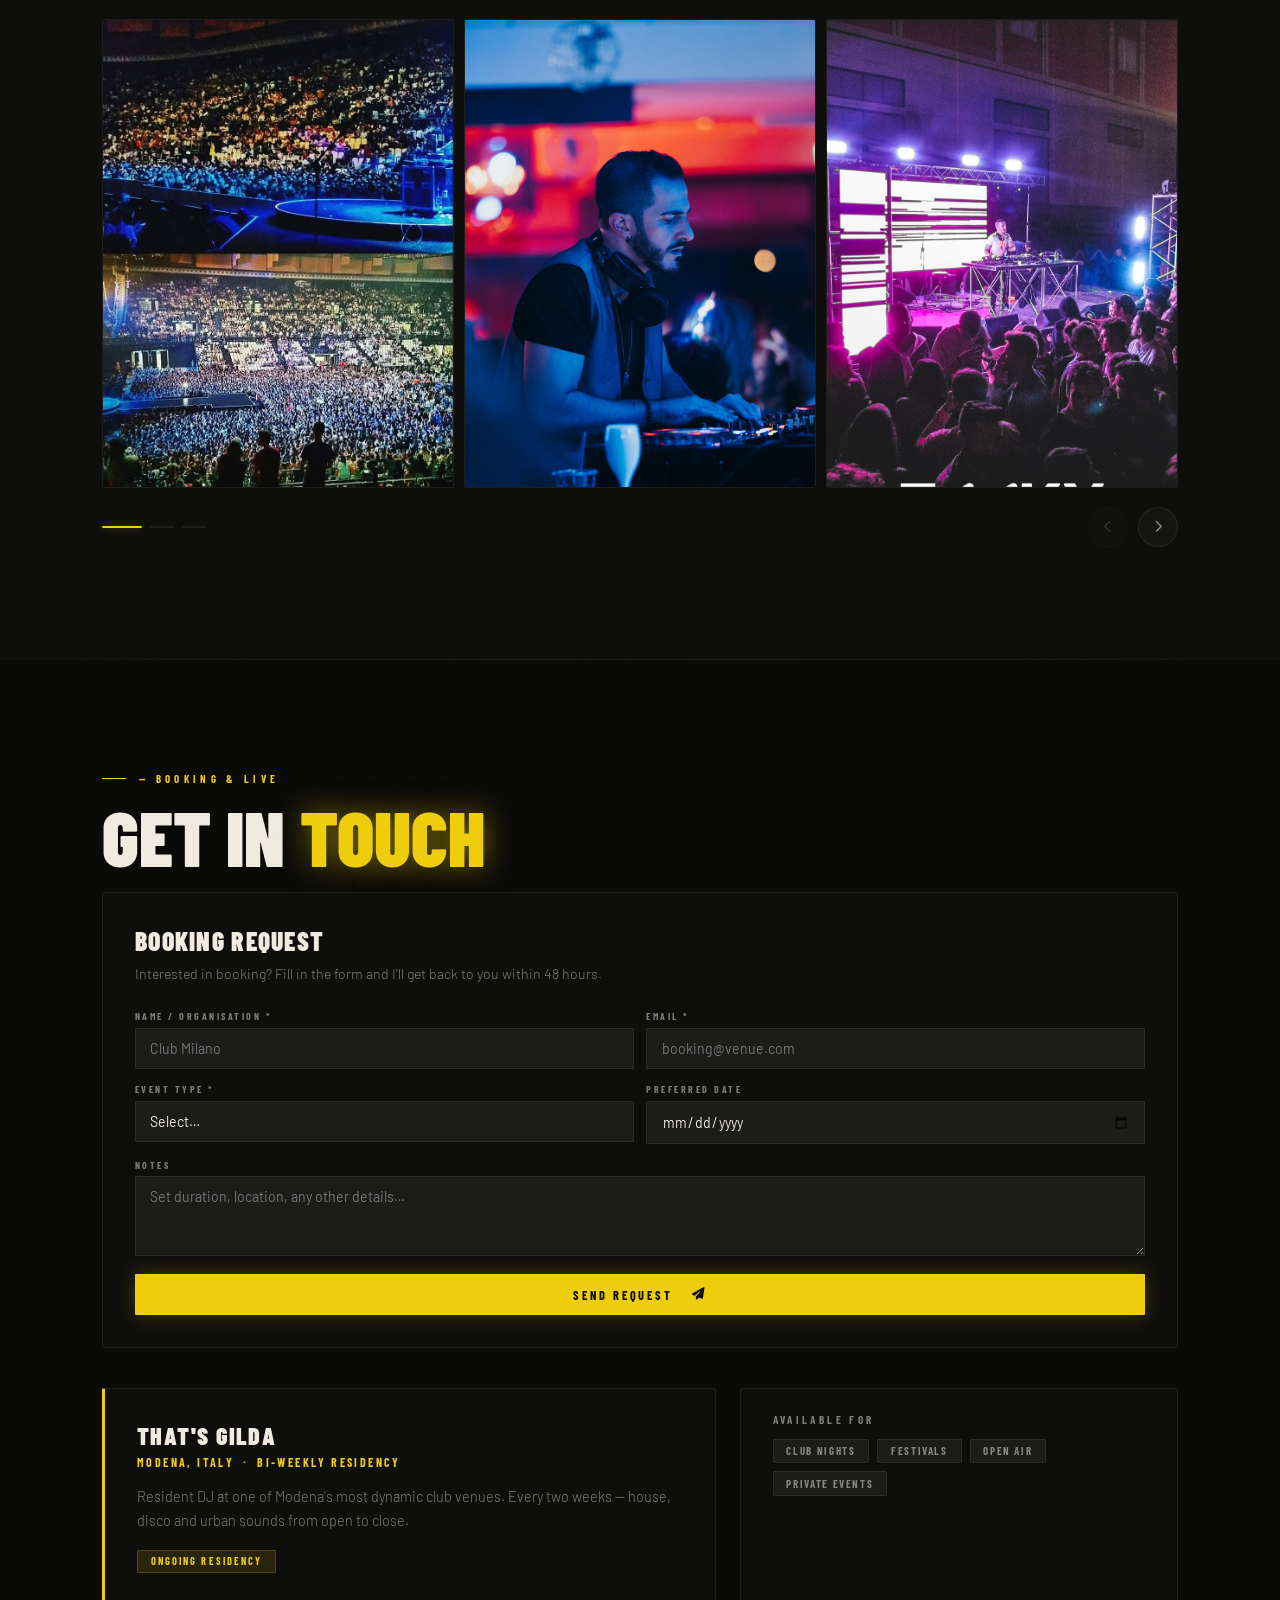
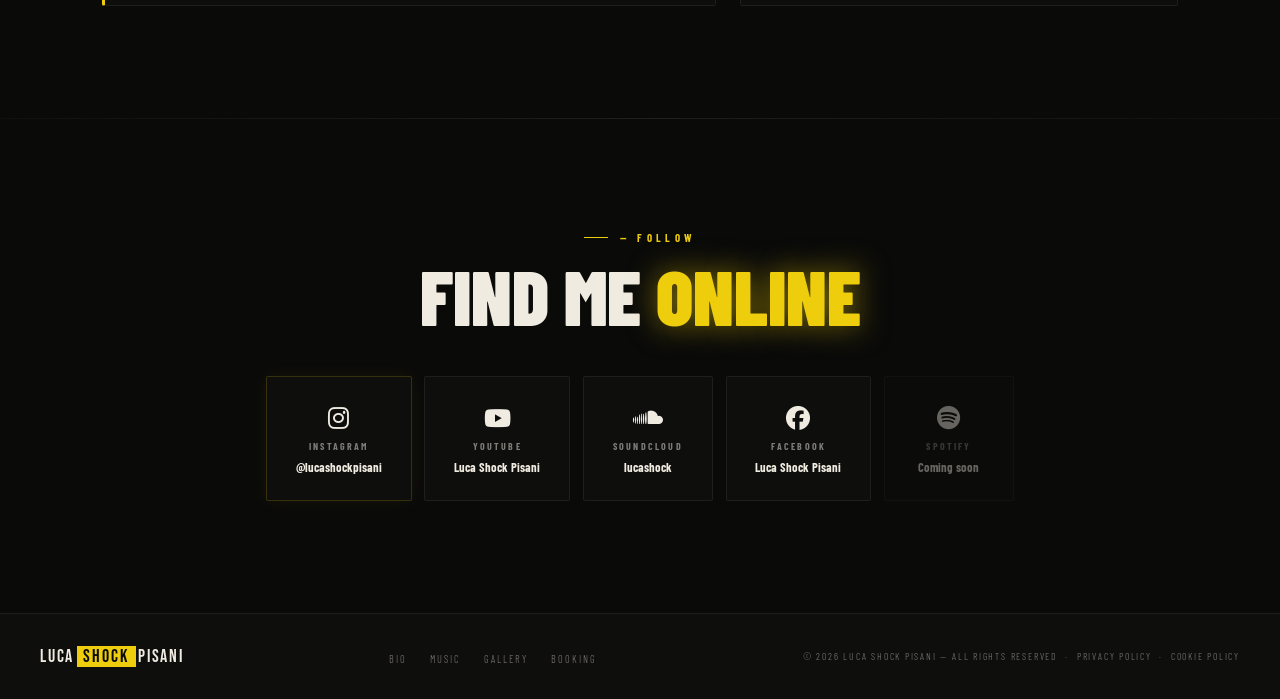
==== commit 35275ed8: "Add files via upload aggiornamento sito con nav bar e sezione links e sezione a parte di una pagina " ====
--- a/index.html
+++ b/index.html
@@ -65,6 +65,7 @@
       <li><a href="#gallery">Gallery</a></li>
       <li><a href="#events">Live</a></li>
       <li><a href="#social">Social</a></li>
+      <li><a href="/links/">Links</a></li>
       <li><a href="#events" class="nav-booking">Booking</a></li>
     </ul>
 
@@ -80,6 +81,7 @@
     <a href="#gallery">Gallery</a>
     <a href="#events">Live</a>
     <a href="#social">Social</a>
+    <a href="/links/">Links</a>
     <a href="#events" style="color:var(--yellow)">Booking</a>
   </div>
 
@@ -422,43 +424,20 @@
   <section id="events" aria-label="Live dates and booking">
     <div class="section-inner">
 
-      <p class="s-label rv">— Live</p>
+      <p class="s-label rv">— Booking &amp; Live</p>
       <h2 class="s-title rv">
-        Residency &amp; <span class="y">Booking</span>
+        Get in <span class="y">touch</span>
       </h2>
 
-      <div class="events-grid">
-
-        <!-- Left: Residency -->
-        <div>
-          <div class="residency-card rv d1">
-            <div class="res-venue">That's Gilda</div>
-            <div class="res-detail">Modena, Italy &nbsp;·&nbsp; Bi-weekly residency</div>
-            <p class="res-desc">
-              Resident DJ at one of Modena's most dynamic club venues.
-              Every two weeks — house, disco and urban sounds from open to close.
-            </p>
-            <span class="res-tag">Ongoing residency</span>
-          </div>
-
-          <div class="available-box rv d2">
-            <div class="avail-title">Available for</div>
-            <div class="avail-tags">
-              <span class="avail-tag">Club nights</span>
-              <span class="avail-tag">Festivals</span>
-              <span class="avail-tag">Open air</span>
-              <span class="avail-tag">Private events</span>
-            </div>
-          </div>
-        </div>
-
-        <!-- Right: Booking form -->
-        <div class="rv d2">
+      <!-- Layout invertito: form sopra (largo), residency sotto -->
+      <div class="events-stack">
+
+        <!-- TOP: Booking form -->
+        <div class="rv d1">
           <div class="booking-card">
-            <h3>Get in touch</h3>
+            <h3>Booking request</h3>
             <p>Interested in booking? Fill in the form and I'll get back to you within 48 hours.</p>
 
-            <!-- ACTION: replace with your Formspree URL -->
             <form id="booking-form" action="https://formspree.io/f/xgopajwb" method="POST" novalidate>
 
               <div class="form-row">
@@ -509,15 +488,35 @@
               <p>Message sent!</p>
               <small>I'll get back to you within 48 hours.</small>
             </div>
-
           </div>
         </div>
 
+        <!-- BOTTOM: Residency + Available — affiancati -->
+        <div class="residency-row rv d2">
+          <div class="residency-card">
+            <div class="res-venue">That's Gilda</div>
+            <div class="res-detail">Modena, Italy &nbsp;·&nbsp; Bi-weekly residency</div>
+            <p class="res-desc">
+              Resident DJ at one of Modena's most dynamic club venues.
+              Every two weeks — house, disco and urban sounds from open to close.
+            </p>
+            <span class="res-tag">Ongoing residency</span>
+          </div>
+
+          <div class="available-box">
+            <div class="avail-title">Available for</div>
+            <div class="avail-tags">
+              <span class="avail-tag">Club nights</span>
+              <span class="avail-tag">Festivals</span>
+              <span class="avail-tag">Open air</span>
+              <span class="avail-tag">Private events</span>
+            </div>
+          </div>
+        </div>
+
       </div>
     </div>
   </section>
-
-  <div class="divider"></div>
 
   <div class="divider"></div>
 
--- a/style.css
+++ b/style.css
@@ -787,6 +787,22 @@
 /* ── EVENTS / RESIDENCY ── */
 #events { background: var(--black); }
 
+/* New layout: form on top, residency below */
+.events-stack {
+  display: flex; flex-direction: column;
+  gap: 2.5rem;
+}
+.residency-row {
+  display: grid;
+  grid-template-columns: 1.4fr 1fr;
+  gap: 1.5rem;
+  align-items: stretch;
+}
+.residency-row .residency-card,
+.residency-row .available-box {
+  margin: 0;
+  height: 100%;
+}
 .events-grid {
   display: grid; grid-template-columns: 1fr 1fr; gap: 5rem;
 }
@@ -1047,6 +1063,7 @@
   .about-grid { grid-template-columns: 1fr; gap: 3rem; }
   .about-img { max-width: 320px; margin: 0 auto; }
   .events-grid { grid-template-columns: 1fr; gap: 3rem; }
+  .residency-row { grid-template-columns: 1fr; gap: 1rem; }
   .section-inner { padding: 5rem 1.5rem; }
   .form-row { grid-template-columns: 1fr; }
 }
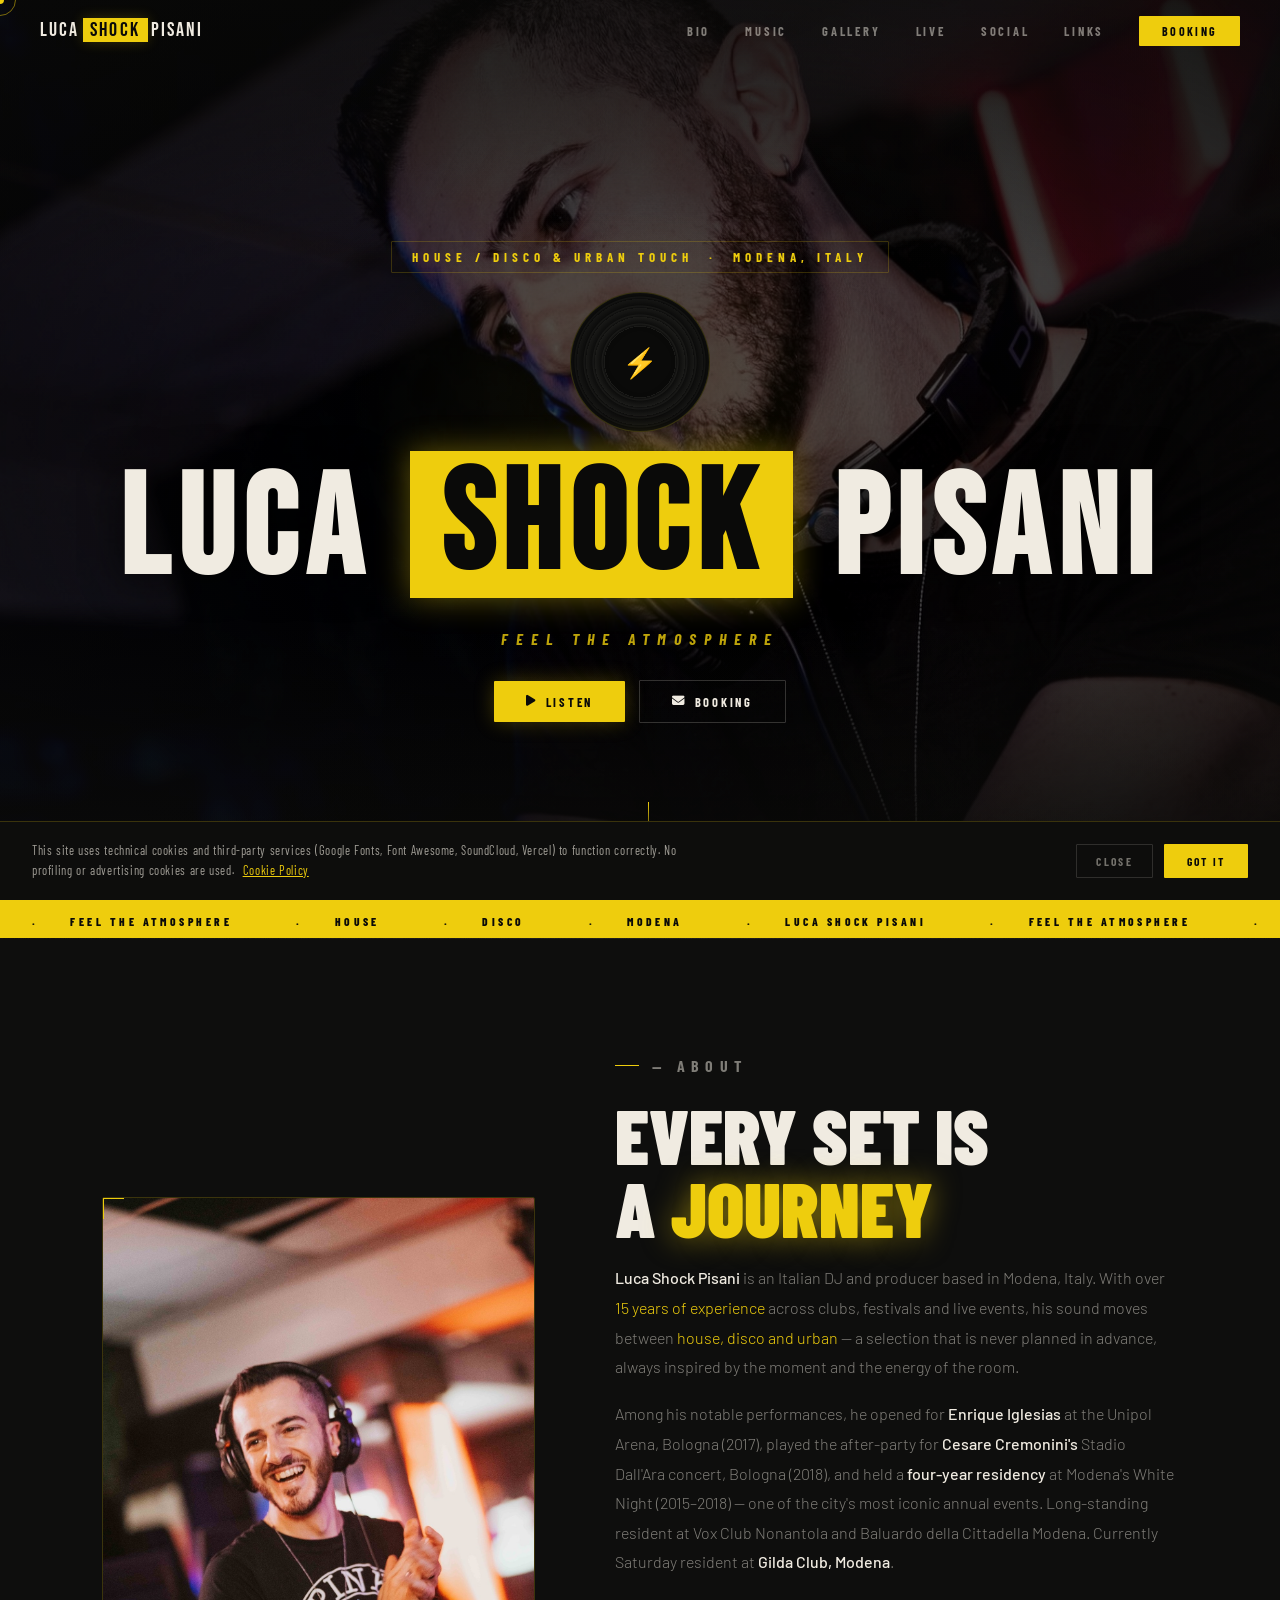
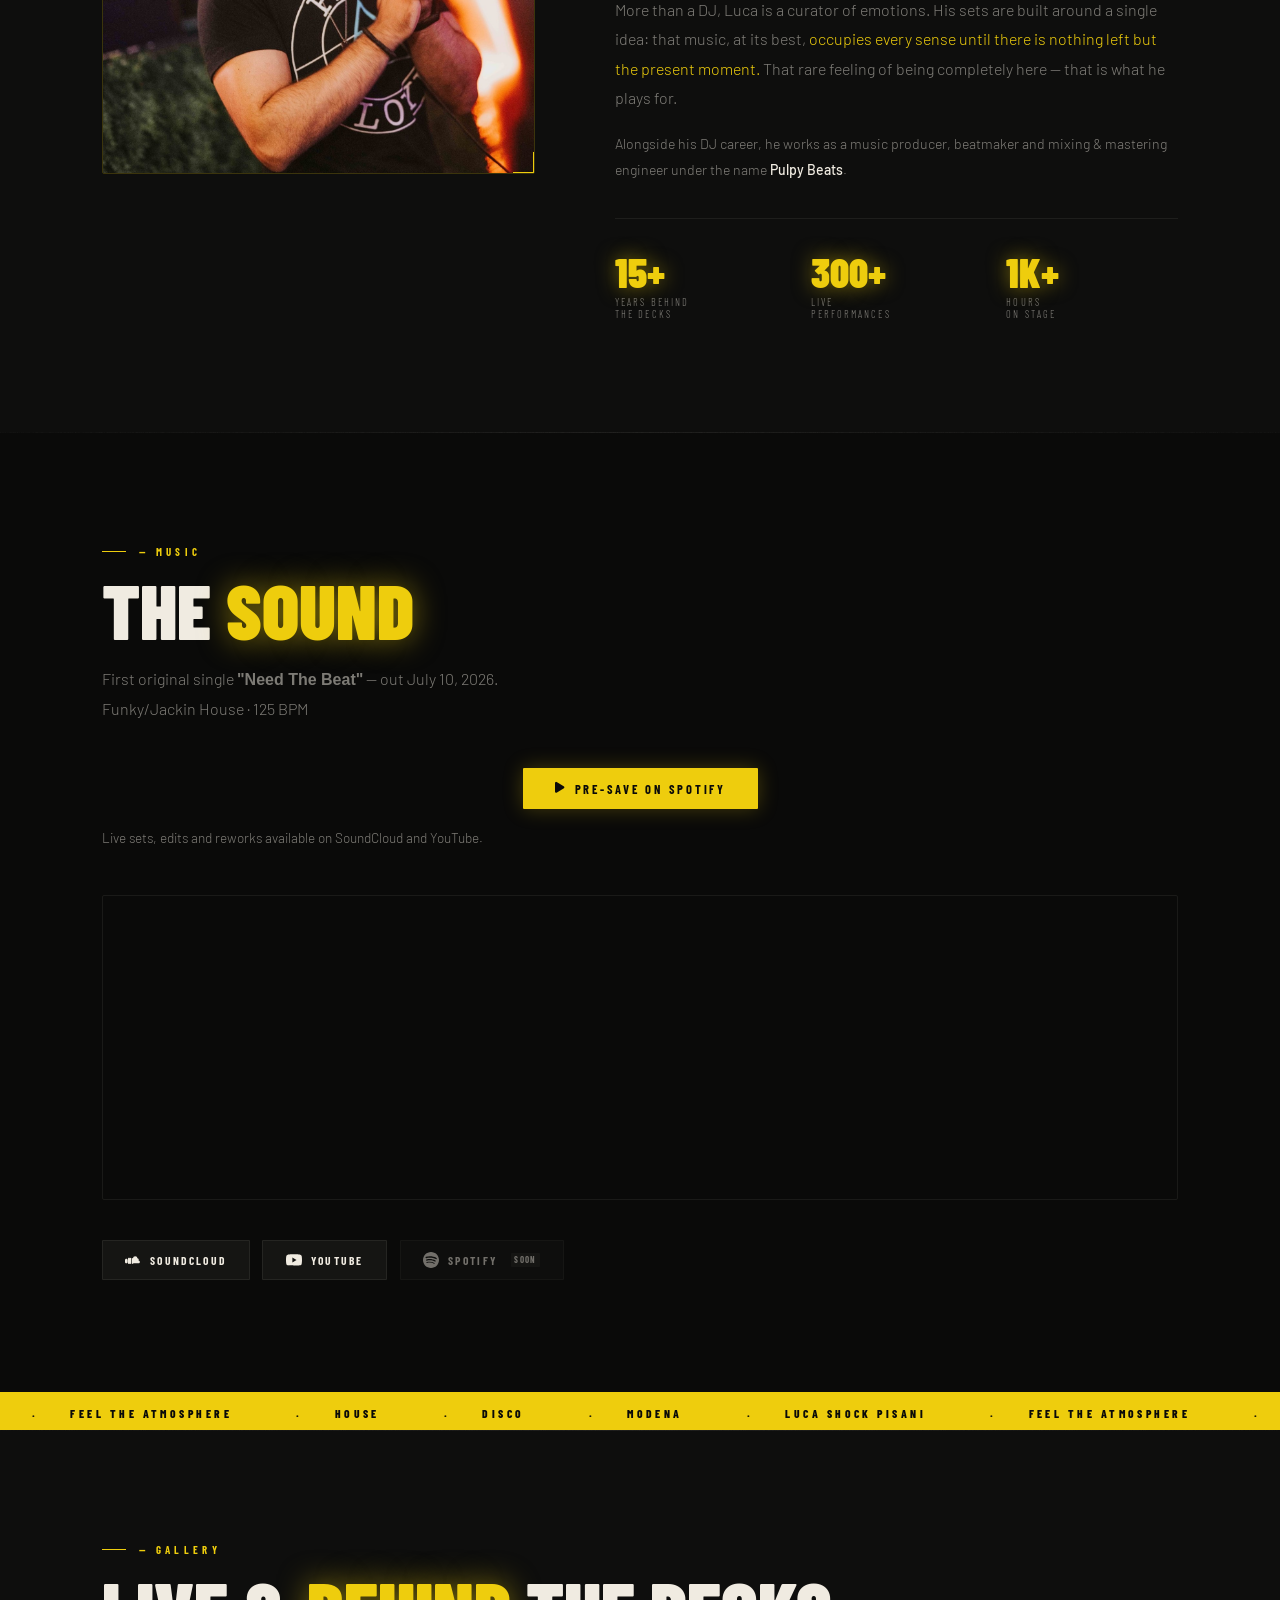
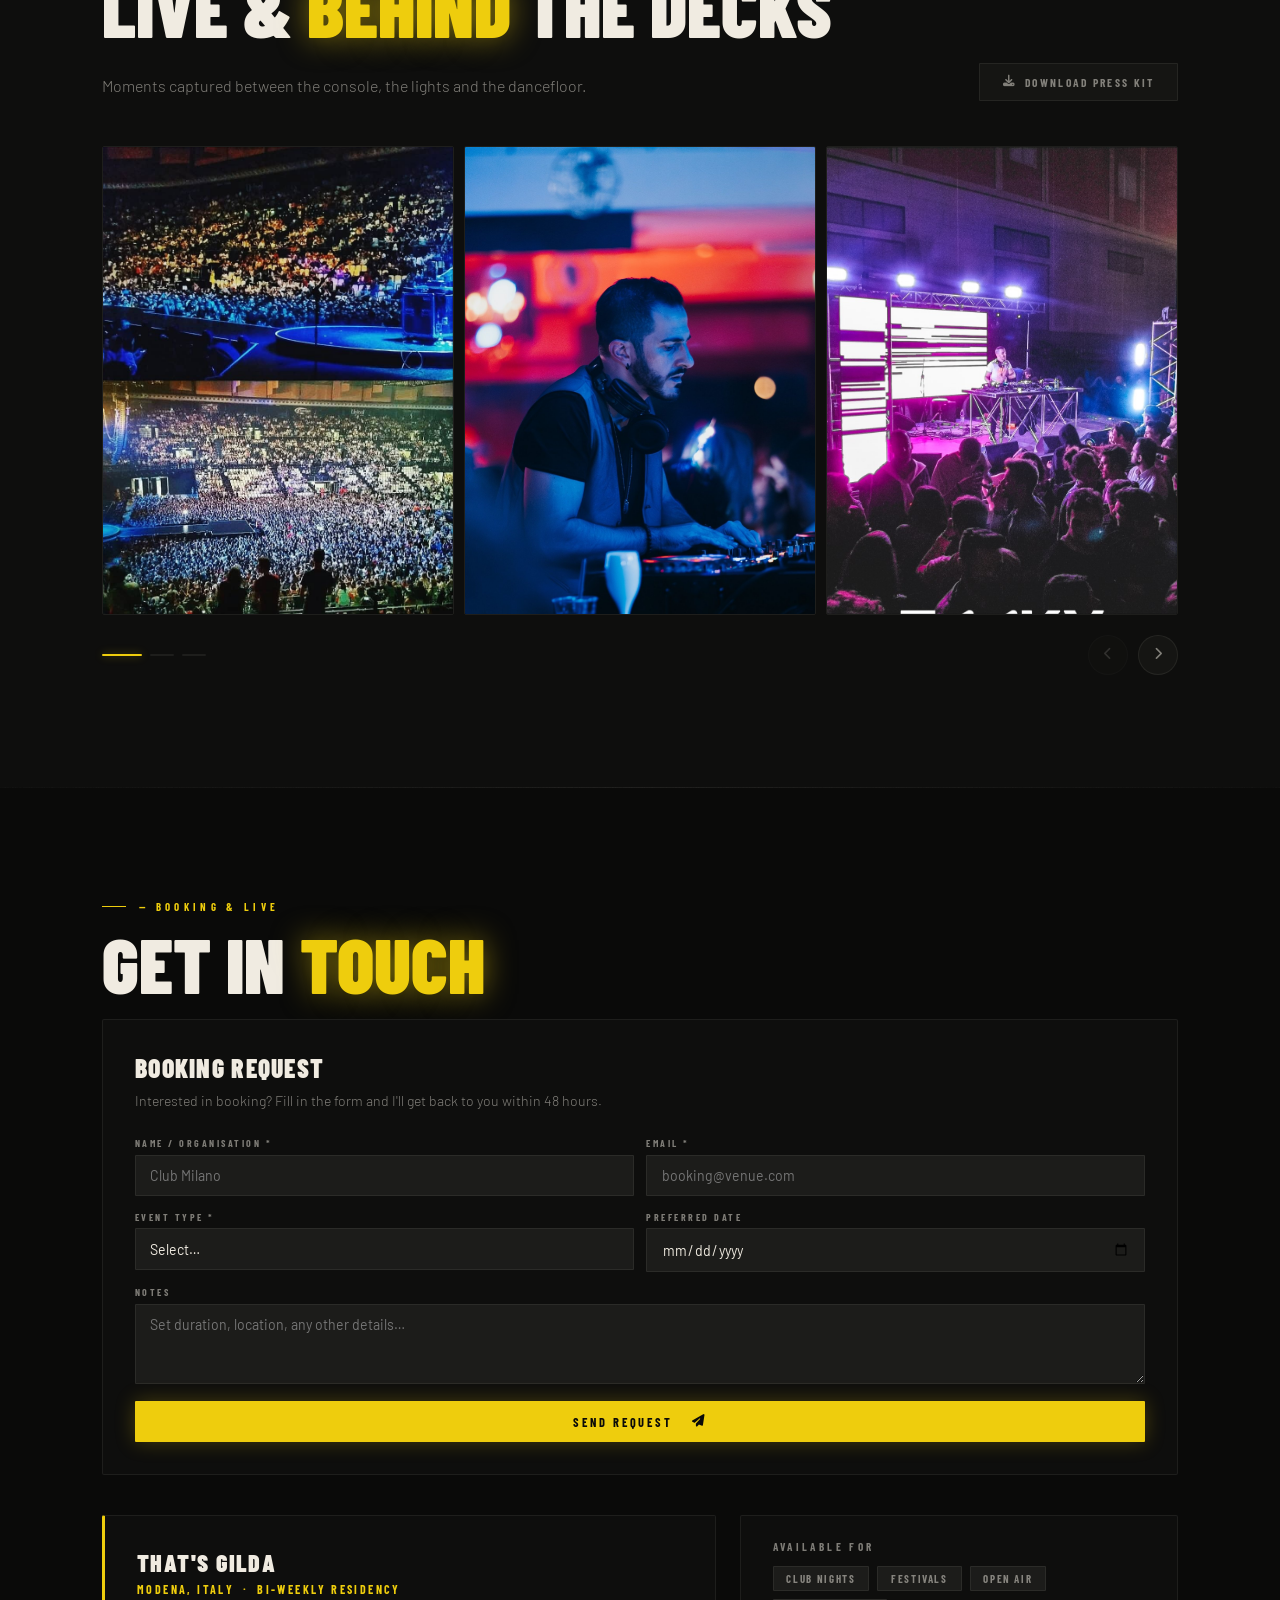
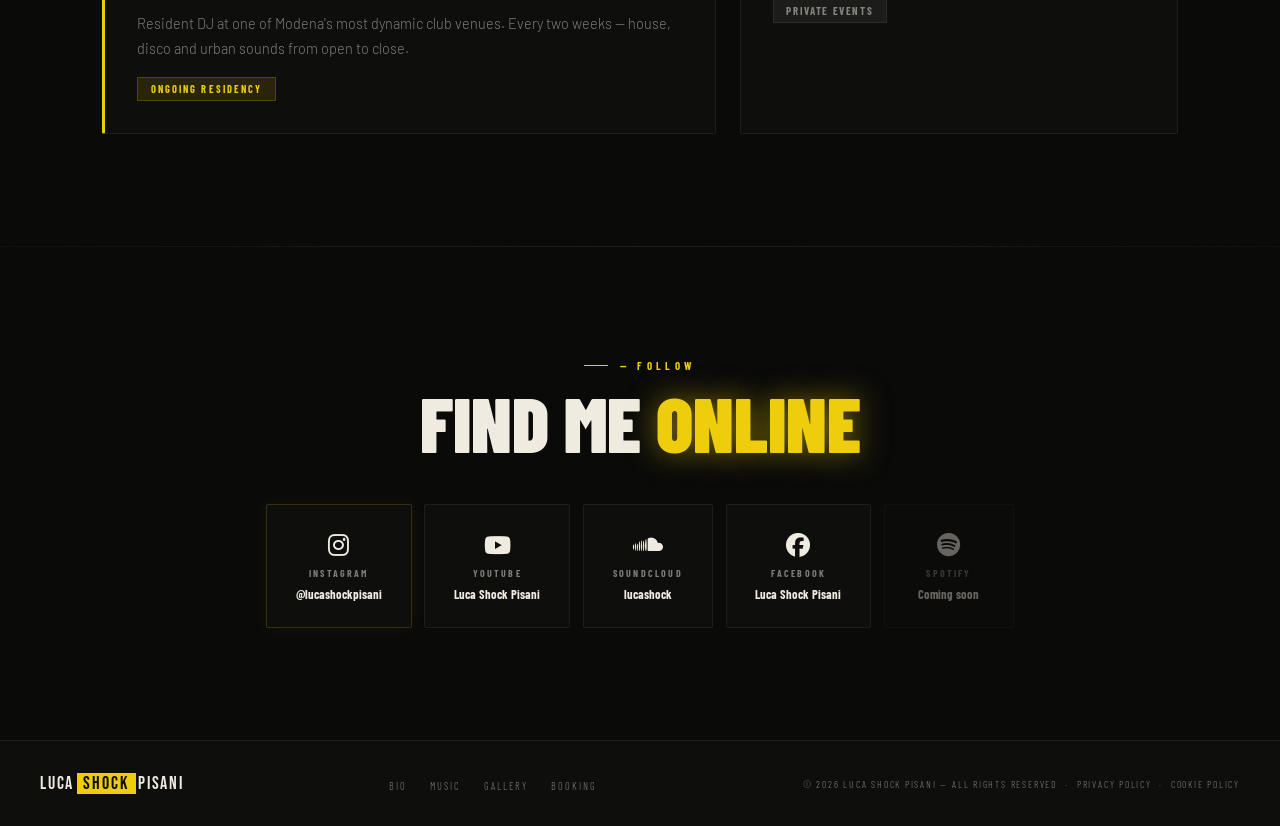
==== commit cec1b5c5: "Add files via upload aggiornamento sezione music pagina principale" ====
--- a/index.html
+++ b/index.html
@@ -241,8 +241,20 @@
       </h2>
 
       <p class="music-intro rv d1">
+        First original single <strong>"Need The Beat"</strong> — out July 10, 2026.<br>
+        Funky/Jackin House · 125 BPM
+      </p>
+
+      <!-- Pre-Save CTA -->
+      <div class="rv d1" style="text-align:center; margin-bottom:2.5rem;">
+        <a href="https://distrokid.com/hyperfollow/lucashockpisani/need-the-beat" target="_blank" rel="noopener"
+           class="btn btn-y" style="display:inline-flex; align-items:center; gap:.5rem;">
+          <i class="fas fa-play"></i> Pre-Save on Spotify
+        </a>
+      </div>
+
+      <p class="music-intro rv d2" style="font-size:.85rem; color:rgba(240,235,225,0.5); margin-top:-1.5rem;">
         Live sets, edits and reworks available on SoundCloud and YouTube.
-        Original releases under Luca Shock Pisani coming soon.
       </p>
 
       <!-- SoundCloud embed -->
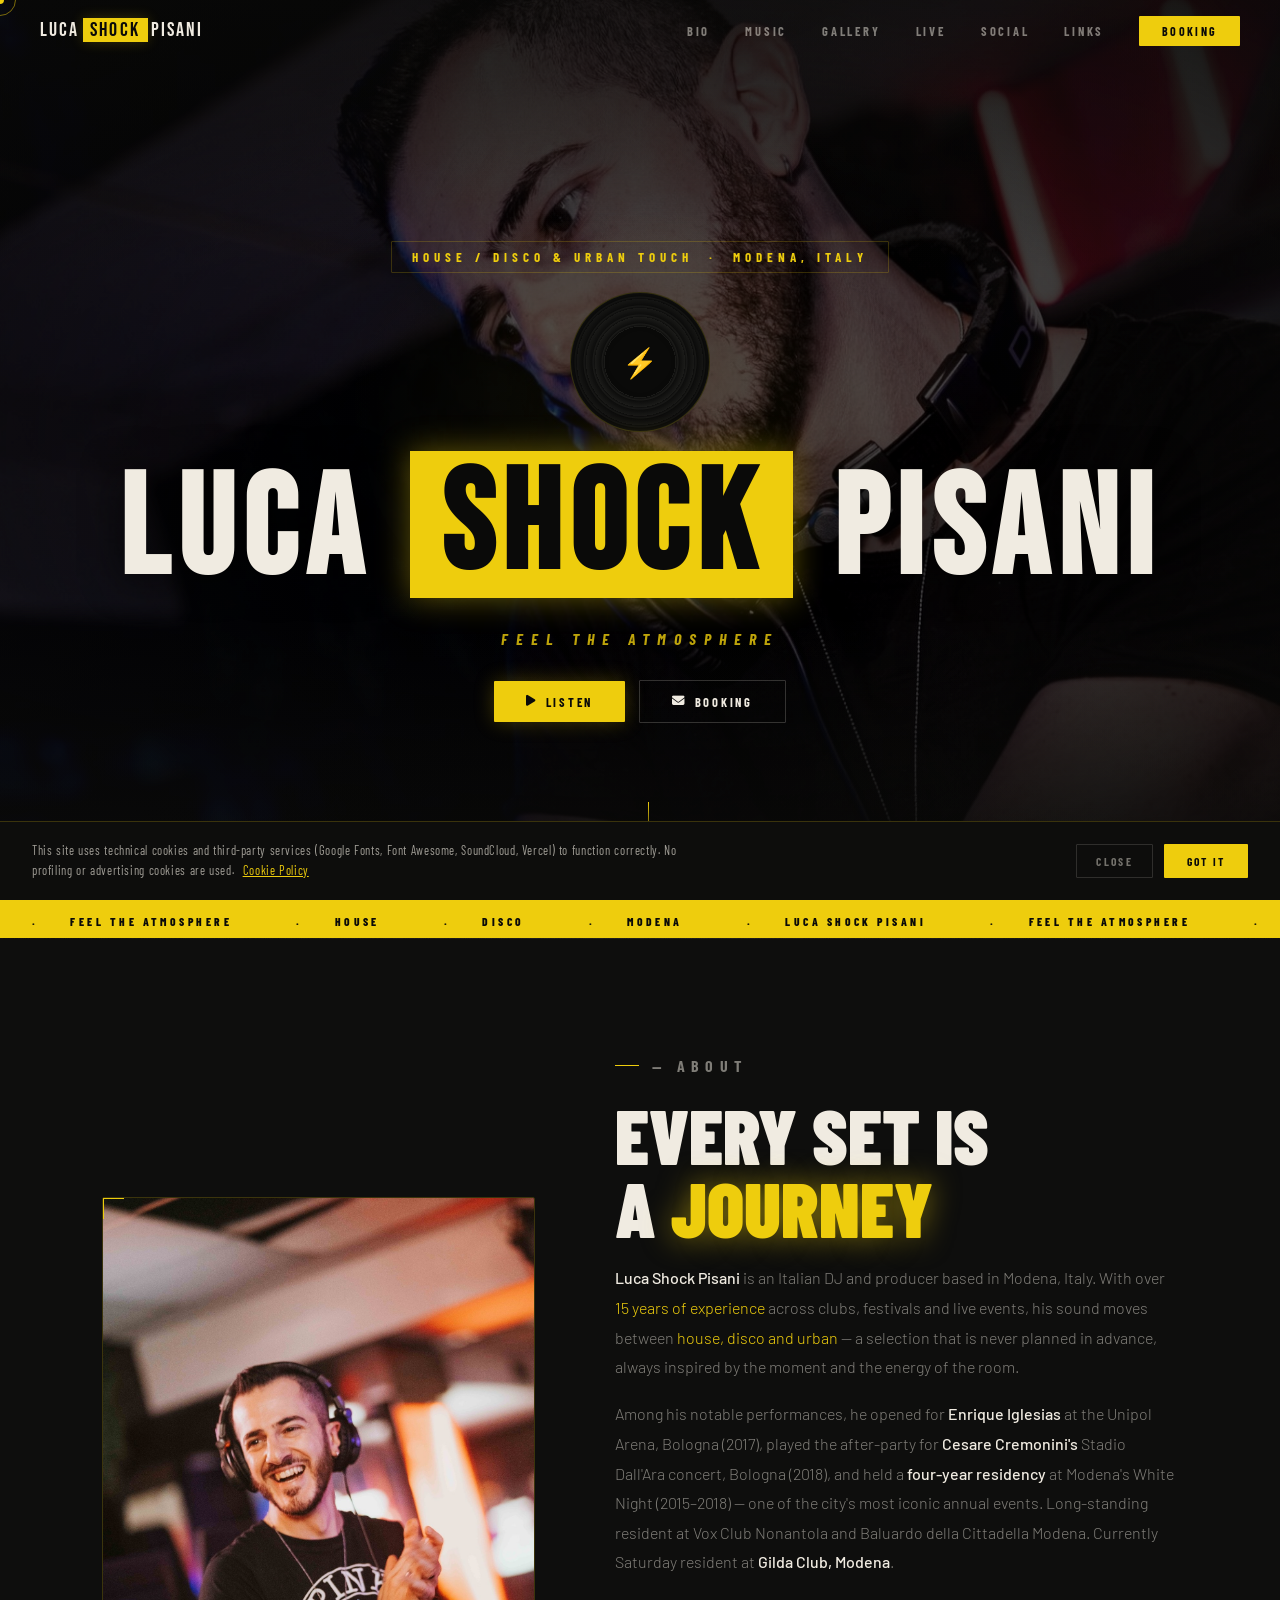
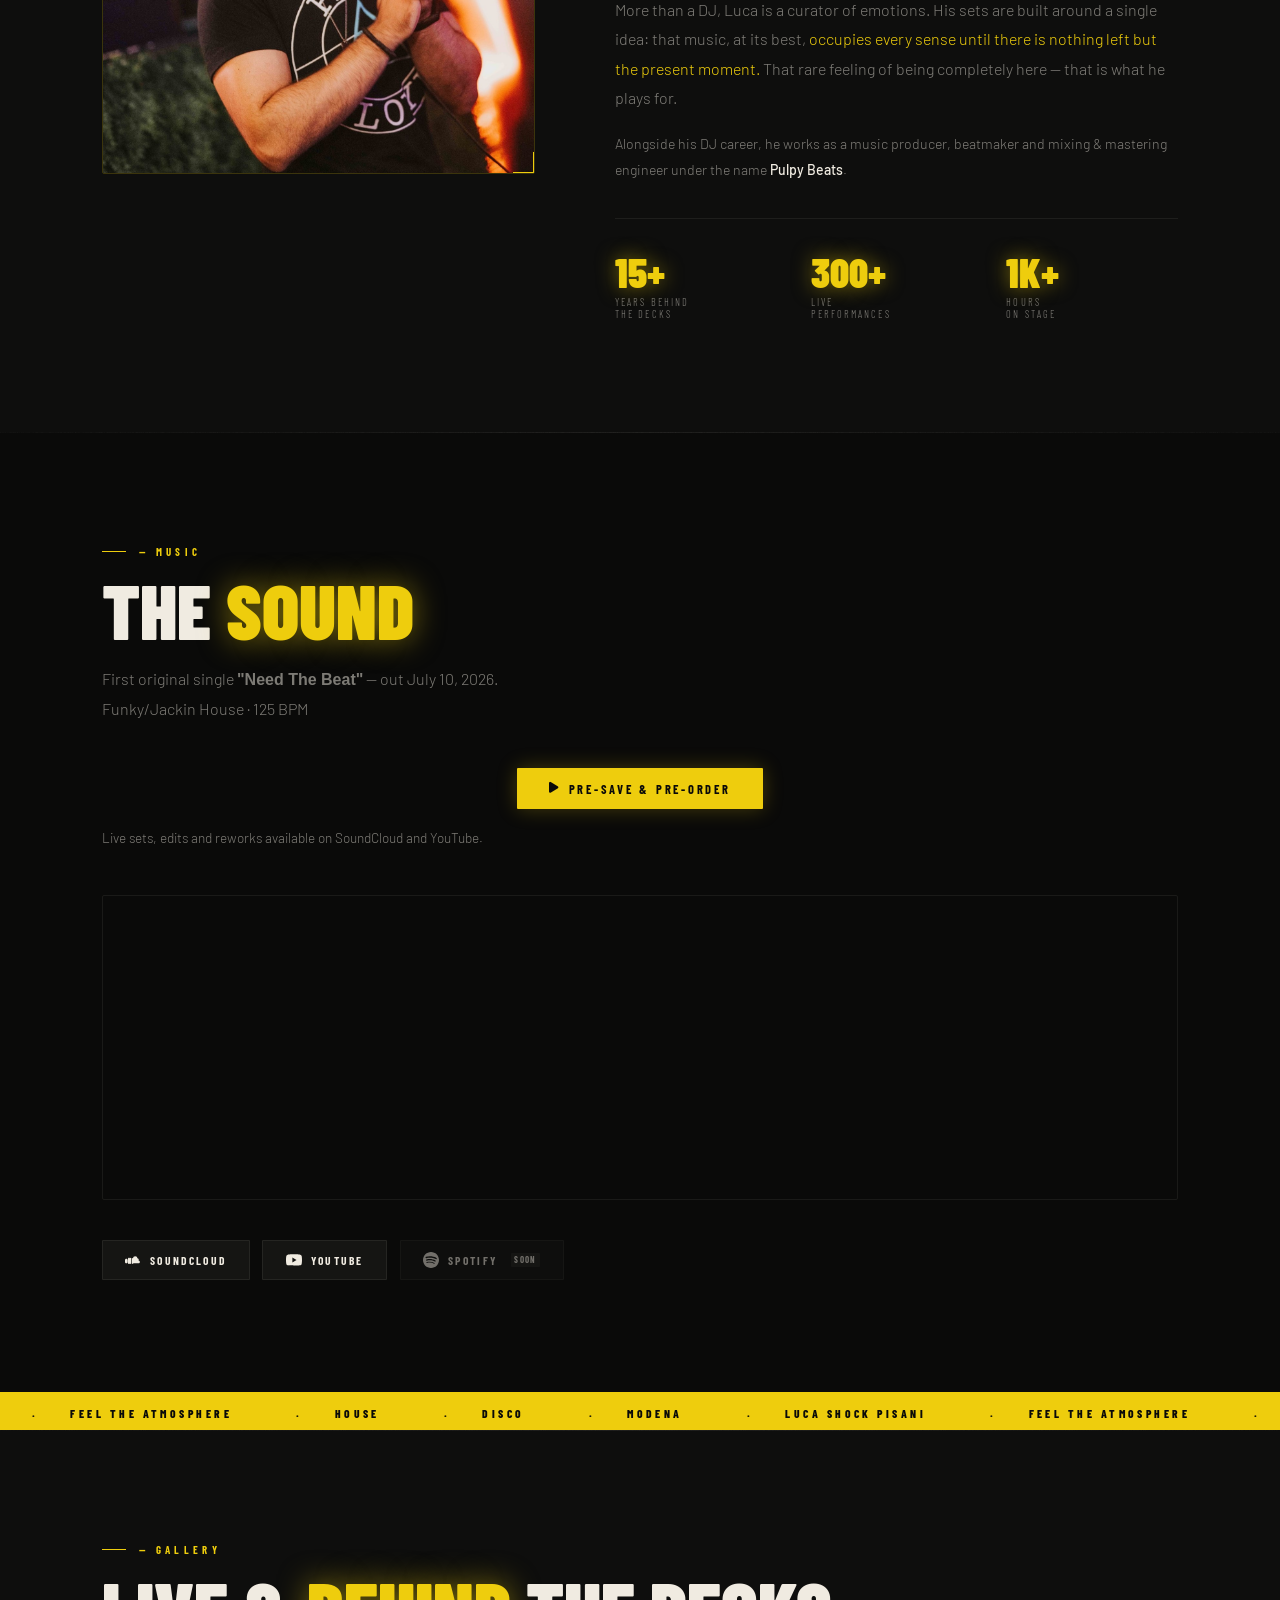
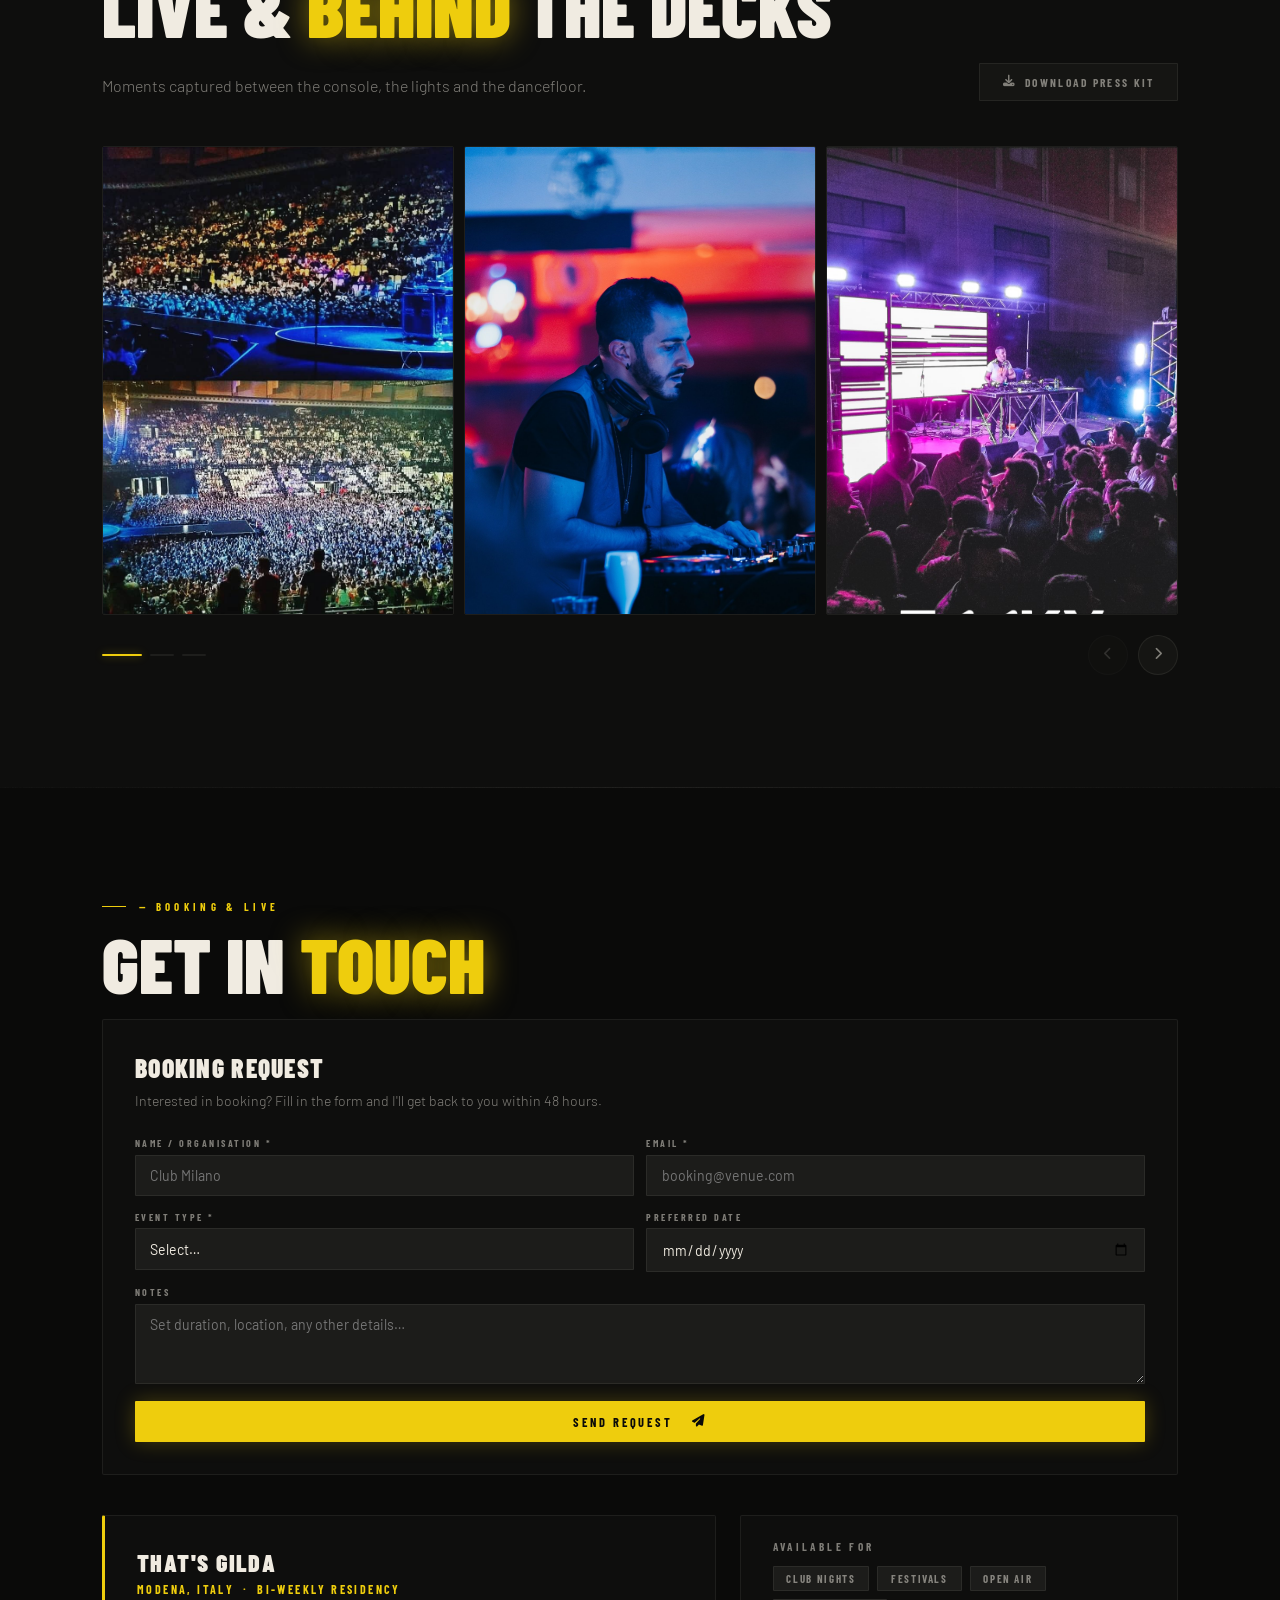
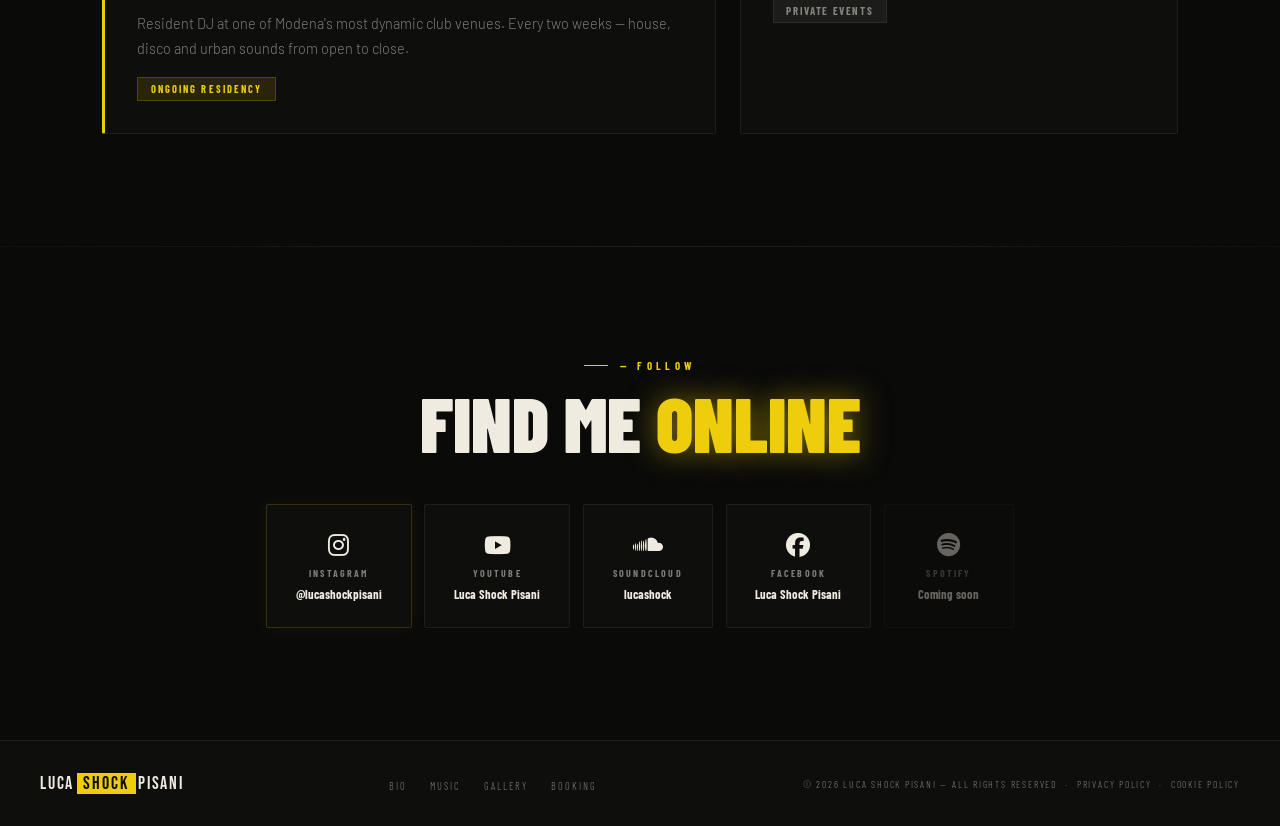
==== commit 8a2c34f9: "Add files via upload presave&preoerder aggiornamento" ====
--- a/index.html
+++ b/index.html
@@ -245,11 +245,11 @@
         Funky/Jackin House · 125 BPM
       </p>
 
-      <!-- Pre-Save CTA -->
+      <!-- Pre-Save / Pre-Order CTA -->
       <div class="rv d1" style="text-align:center; margin-bottom:2.5rem;">
         <a href="https://distrokid.com/hyperfollow/lucashockpisani/need-the-beat" target="_blank" rel="noopener"
            class="btn btn-y" style="display:inline-flex; align-items:center; gap:.5rem;">
-          <i class="fas fa-play"></i> Pre-Save on Spotify
+          <i class="fas fa-play"></i> Pre-Save &amp; Pre-Order
         </a>
       </div>
 
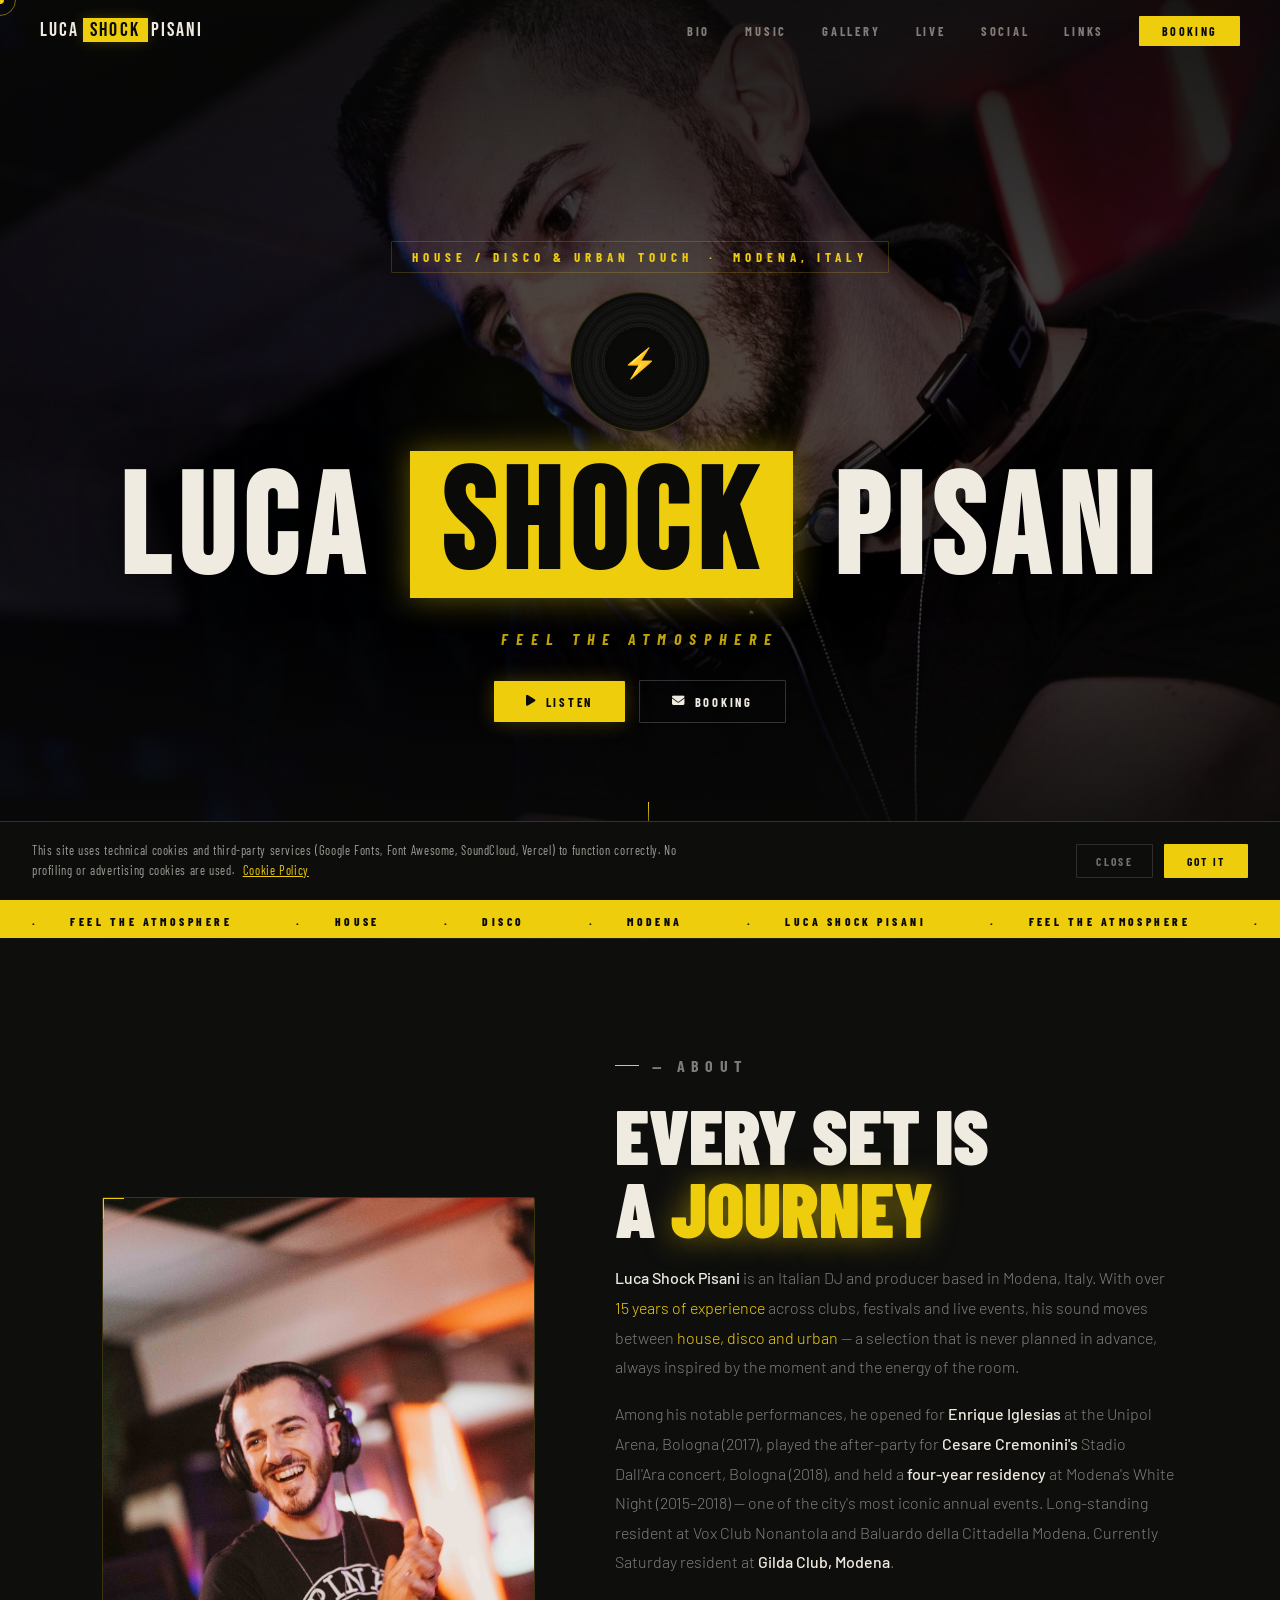
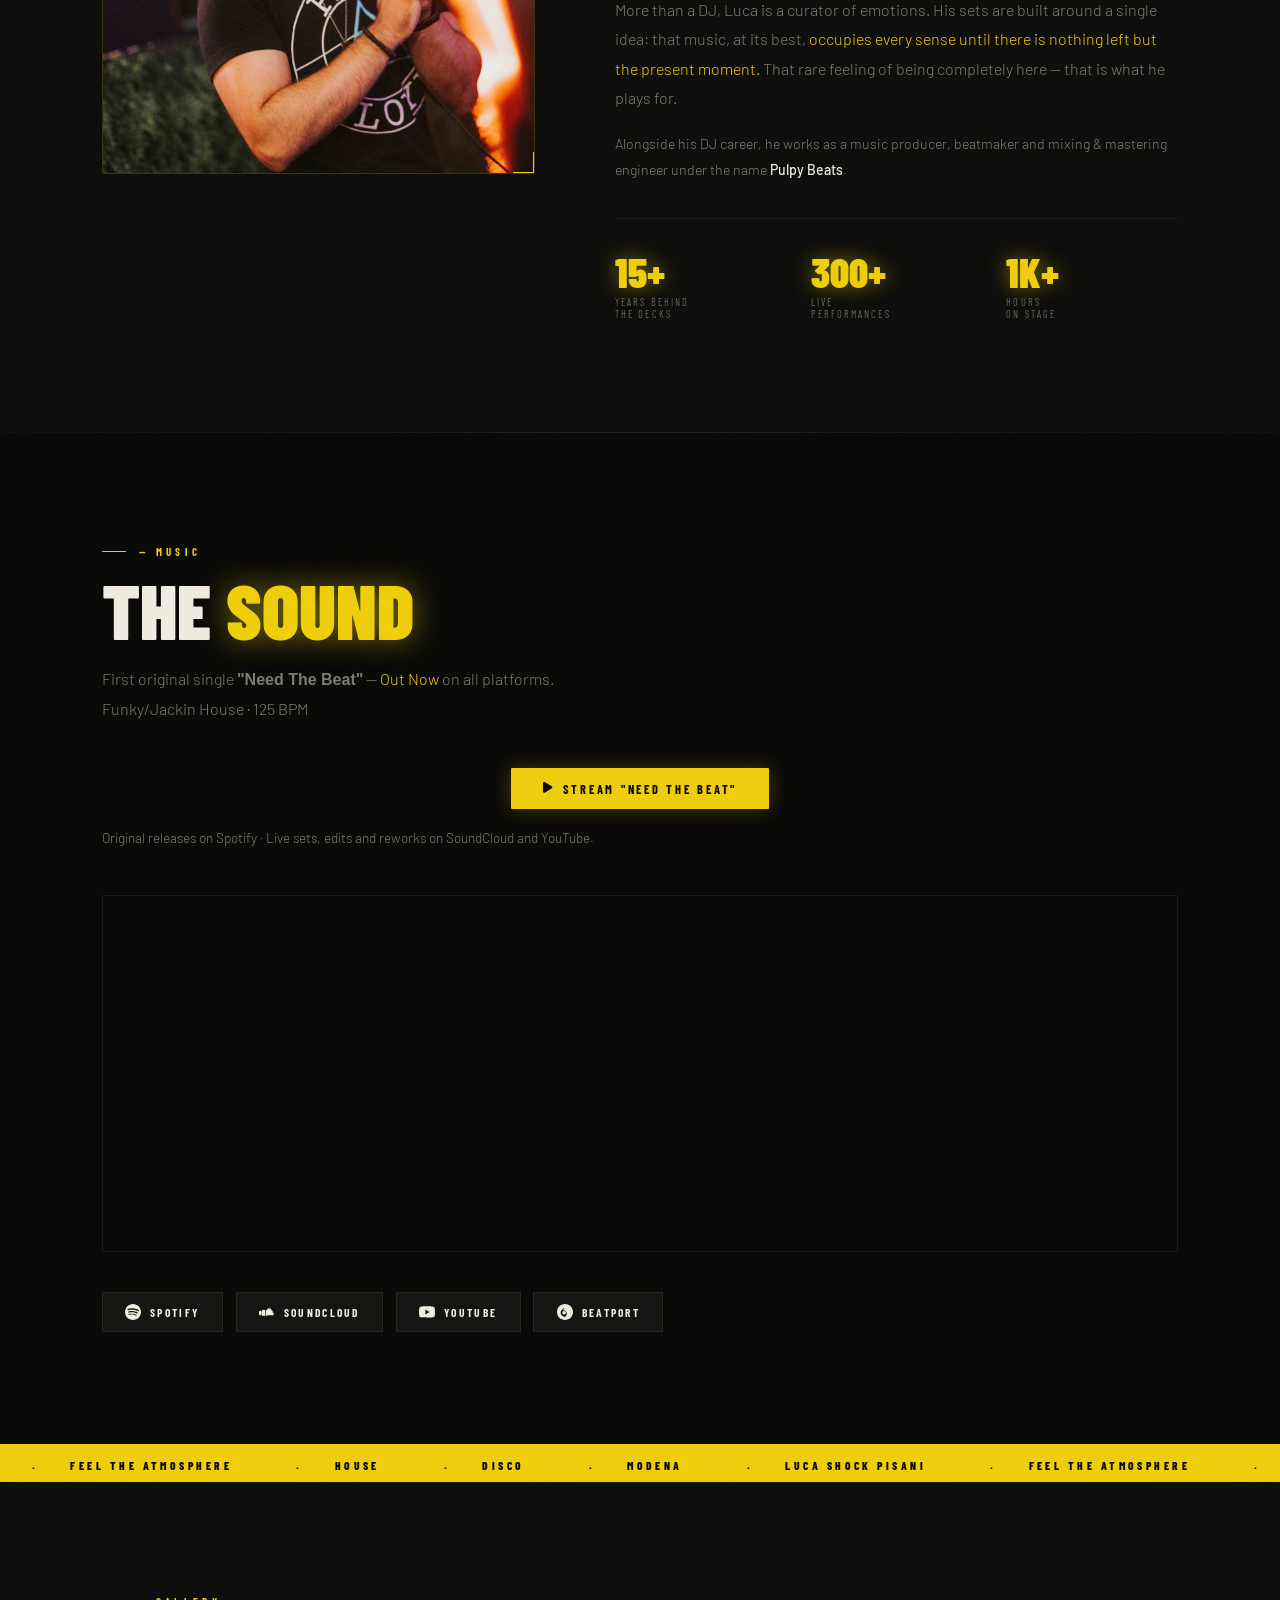
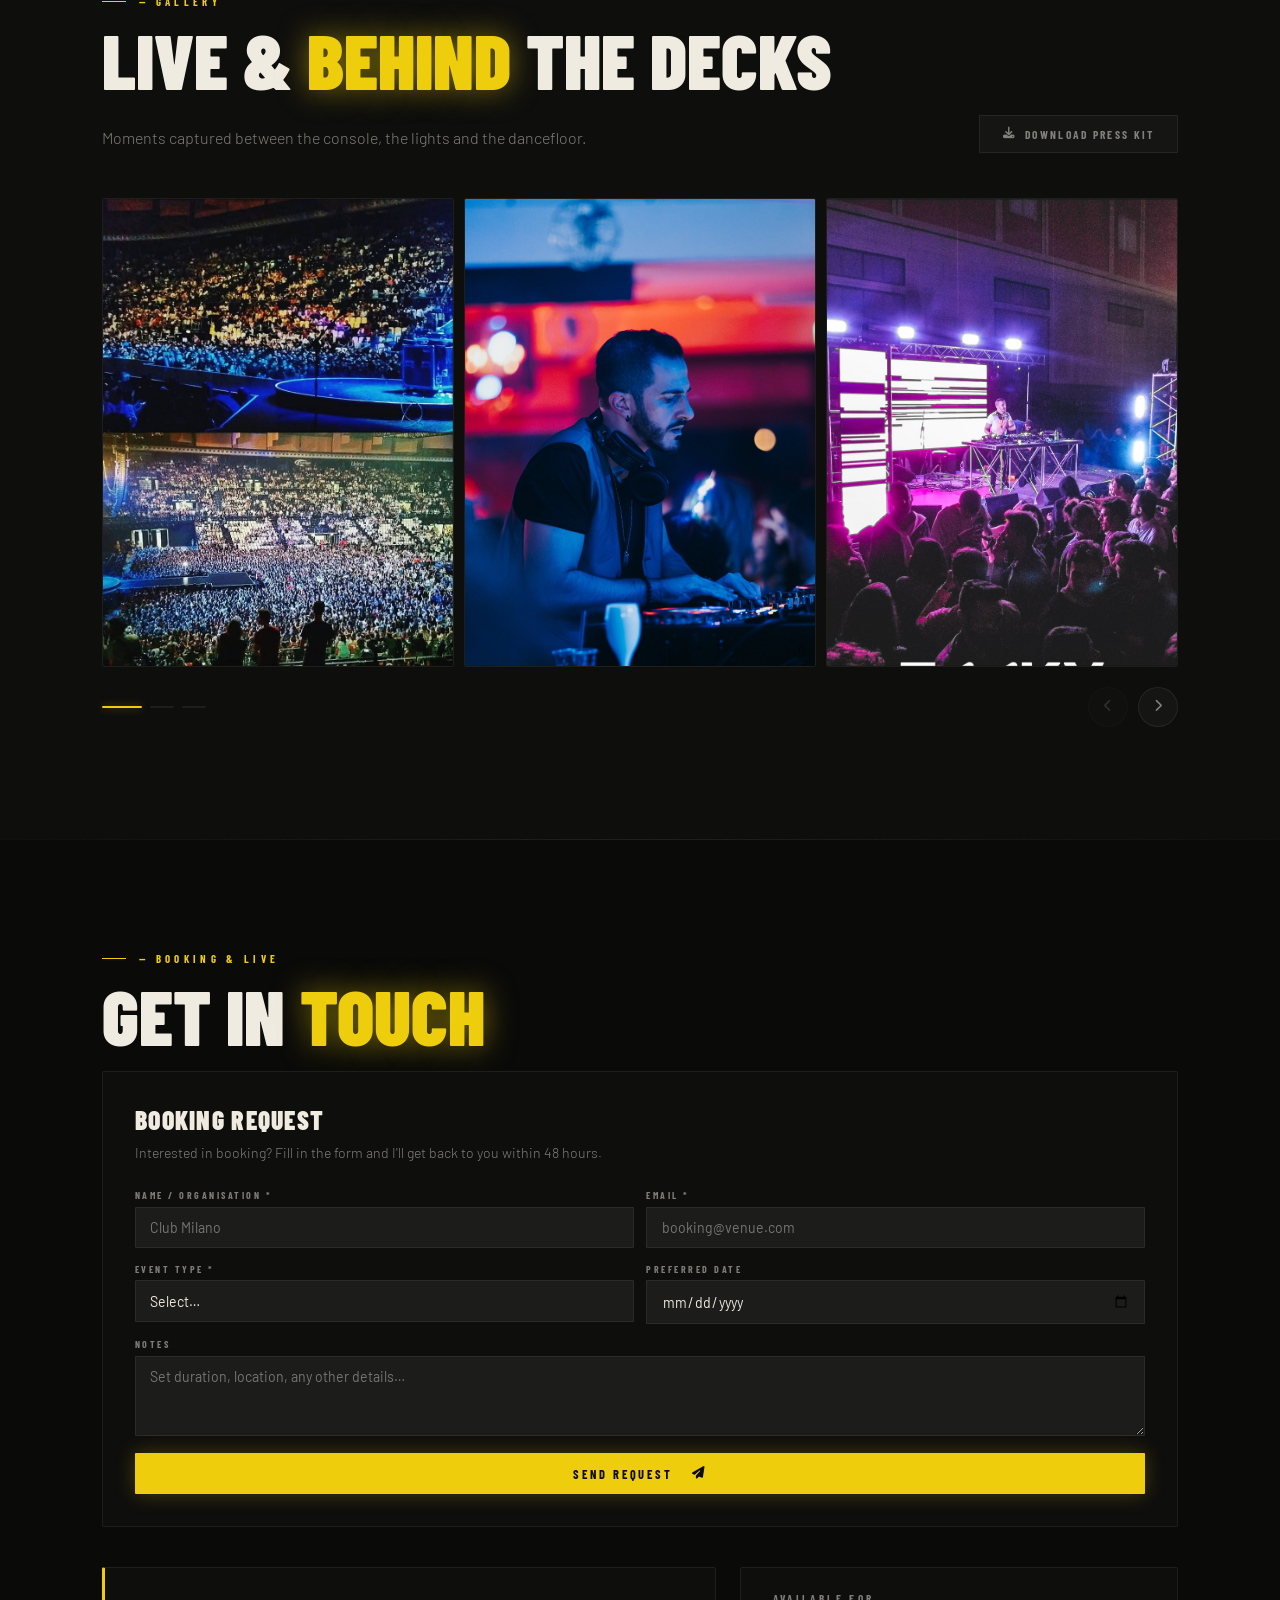
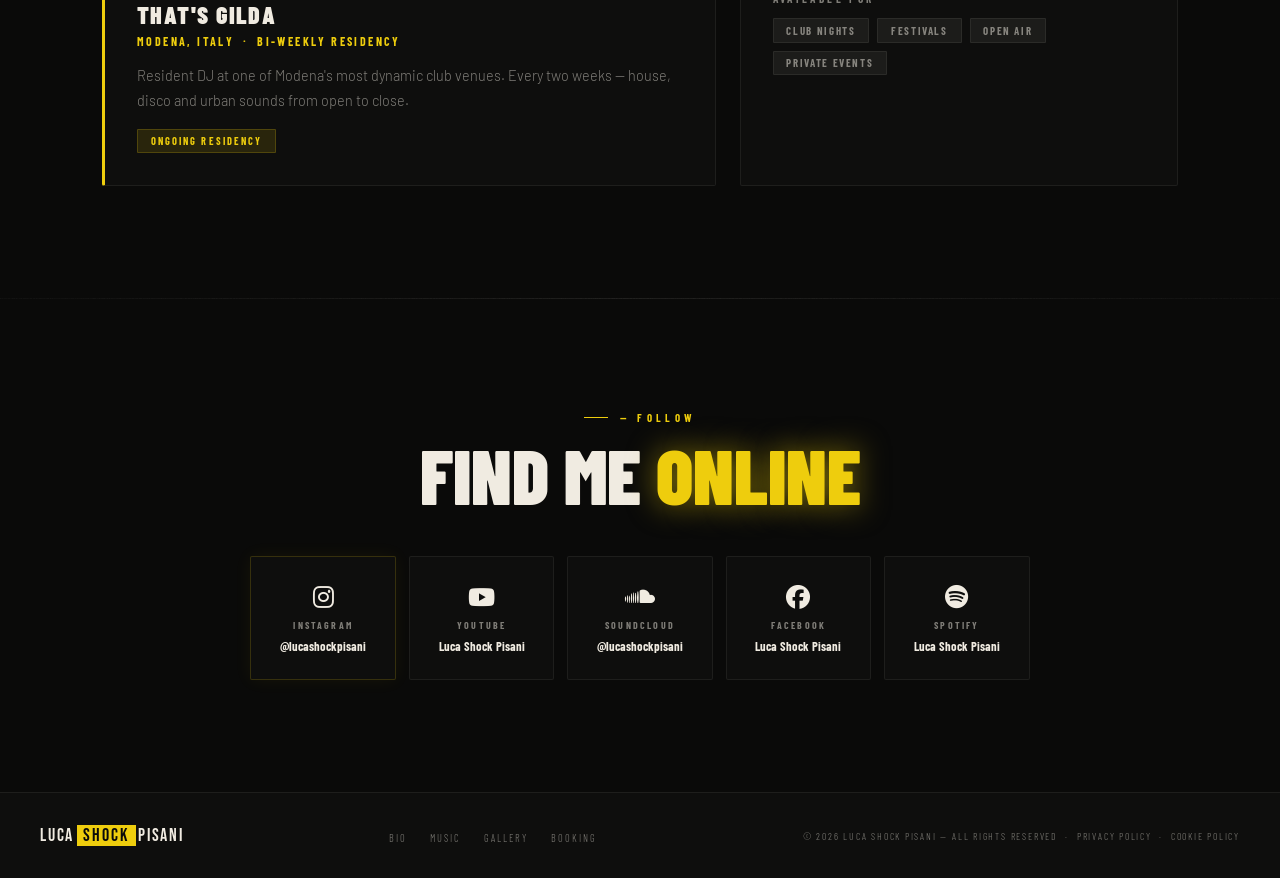
==== commit d5b49858: "Add files via upload aggiornamento singolo uscito _ pagina main" ====
--- a/index.html
+++ b/index.html
@@ -30,8 +30,10 @@
     "sameAs": [
       "https://www.instagram.com/lucashockpisani/",
       "https://www.youtube.com/@LucaShockPisani",
-      "https://soundcloud.com/lucashock",
-      "https://www.facebook.com/DjLucaShockPisani"
+      "https://soundcloud.com/lucashockpisani",
+      "https://www.facebook.com/DjLucaShockPisani",
+      "https://open.spotify.com/artist/5QfIIbuG2sb0zm5cDEjptr",
+      "https://www.beatport.com/artist/luca-shock-pisani/2404762"
     ]
   }
   </script>
@@ -241,29 +243,31 @@
       </h2>
 
       <p class="music-intro rv d1">
-        First original single <strong>"Need The Beat"</strong> — out July 10, 2026.<br>
+        First original single <strong>"Need The Beat"</strong> — <span style="color:var(--yellow)">Out Now</span> on all platforms.<br>
         Funky/Jackin House · 125 BPM
       </p>
 
-      <!-- Pre-Save / Pre-Order CTA -->
+      <!-- Stream Now CTA -->
       <div class="rv d1" style="text-align:center; margin-bottom:2.5rem;">
         <a href="https://distrokid.com/hyperfollow/lucashockpisani/need-the-beat" target="_blank" rel="noopener"
            class="btn btn-y" style="display:inline-flex; align-items:center; gap:.5rem;">
-          <i class="fas fa-play"></i> Pre-Save &amp; Pre-Order
+          <i class="fas fa-play"></i> Stream "Need The Beat"
         </a>
       </div>
 
       <p class="music-intro rv d2" style="font-size:.85rem; color:rgba(240,235,225,0.5); margin-top:-1.5rem;">
-        Live sets, edits and reworks available on SoundCloud and YouTube.
+        Original releases on Spotify · Live sets, edits and reworks on SoundCloud and YouTube.
       </p>
 
-      <!-- SoundCloud embed -->
+      <!-- Spotify artist embed -->
       <div class="sc-embed rv d2">
         <iframe
-          width="100%" height="300"
-          scrolling="no" frameborder="no" allow="autoplay"
-          src="https://w.soundcloud.com/player/?url=https%3A//soundcloud.com/lucashock&color=%23EECD0D&auto_play=false&hide_related=false&show_comments=false&show_user=true&show_reposts=false&show_teaser=true&visual=true"
-          title="Luca Shock Pisani on SoundCloud"
+          width="100%" height="352"
+          style="border-radius:12px;"
+          frameborder="0" allowfullscreen=""
+          allow="autoplay; clipboard-write; encrypted-media; fullscreen; picture-in-picture"
+          src="https://open.spotify.com/embed/artist/5QfIIbuG2sb0zm5cDEjptr?utm_source=generator&theme=0"
+          title="Luca Shock Pisani on Spotify"
           loading="lazy">
         </iframe>
       </div>
@@ -271,7 +275,12 @@
       <!-- Platform links -->
       <div class="platform-row rv d3">
 
-        <a href="https://soundcloud.com/lucashock" target="_blank" rel="noopener" class="platform-btn" aria-label="SoundCloud">
+        <a href="https://open.spotify.com/artist/5QfIIbuG2sb0zm5cDEjptr" target="_blank" rel="noopener" class="platform-btn" aria-label="Spotify">
+          <svg width="16" height="16" viewBox="0 0 24 24" fill="currentColor"><path d="M12 0C5.4 0 0 5.4 0 12s5.4 12 12 12 12-5.4 12-12S18.66 0 12 0zm5.521 17.34c-.24.359-.66.48-1.021.24-2.82-1.74-6.36-2.101-10.561-1.141-.418.122-.779-.179-.899-.539-.12-.421.18-.78.54-.9 4.56-1.021 8.52-.6 11.64 1.32.42.18.479.659.301 1.02zm1.44-3.3c-.301.42-.841.6-1.262.3-3.239-1.98-8.159-2.58-11.939-1.38-.479.12-1.02-.12-1.14-.6-.12-.48.12-1.021.6-1.141C9.6 9.9 15 10.561 18.72 12.84c.361.181.54.78.241 1.2zm.12-3.36C15.24 8.4 8.82 8.16 5.16 9.301c-.6.179-1.2-.181-1.38-.721-.18-.601.18-1.2.72-1.381 4.26-1.26 11.28-1.02 15.721 1.621.539.3.719 1.02.419 1.56-.299.421-1.02.599-1.559.3z"/></svg>
+          Spotify
+        </a>
+
+        <a href="https://soundcloud.com/lucashockpisani" target="_blank" rel="noopener" class="platform-btn" aria-label="SoundCloud">
           <svg width="16" height="16" viewBox="0 0 24 24" fill="currentColor"><path d="M11.56 8.87V17h8.76c1.13-.02 2-.95 2-2.07a2.04 2.04 0 0 0-1.9-2.07 2.44 2.44 0 0 0-1.7-3.36 3.43 3.43 0 0 0-6.82-.02c-.1.03-.2.06-.3.1a2.98 2.98 0 0 0-.04-.71zM0 15c0 1.1.9 2 2 2s2-.9 2-2V12c0-1.1-.9-2-2-2s-2 .9-2 2v3zm4.5 1.5c0 .83.67 1.5 1.5 1.5s1.5-.67 1.5-1.5V10c0-.83-.67-1.5-1.5-1.5S4.5 9.17 4.5 10v6.5zm3 .5c0 .55.45 1 1 1s1-.45 1-1V9.5c0-.55-.45-1-1-1s-1 .45-1 1V17zm3 0c0 .55.45 1 1 1s1-.45 1-1V10c0-.55-.45-1-1-1s-1 .45-1 1v7z"/></svg>
           SoundCloud
         </a>
@@ -281,9 +290,9 @@
           YouTube
         </a>
 
-        <a class="platform-btn soon" aria-label="Spotify coming soon">
-          <svg width="16" height="16" viewBox="0 0 24 24" fill="currentColor"><path d="M12 0C5.4 0 0 5.4 0 12s5.4 12 12 12 12-5.4 12-12S18.66 0 12 0zm5.521 17.34c-.24.359-.66.48-1.021.24-2.82-1.74-6.36-2.101-10.561-1.141-.418.122-.779-.179-.899-.539-.12-.421.18-.78.54-.9 4.56-1.021 8.52-.6 11.64 1.32.42.18.479.659.301 1.02zm1.44-3.3c-.301.42-.841.6-1.262.3-3.239-1.98-8.159-2.58-11.939-1.38-.479.12-1.02-.12-1.14-.6-.12-.48.12-1.021.6-1.141C9.6 9.9 15 10.561 18.72 12.84c.361.181.54.78.241 1.2zm.12-3.36C15.24 8.4 8.82 8.16 5.16 9.301c-.6.179-1.2-.181-1.38-.721-.18-.601.18-1.2.72-1.381 4.26-1.26 11.28-1.02 15.721 1.621.539.3.719 1.02.419 1.56-.299.421-1.02.599-1.559.3z"/></svg>
-          Spotify
+        <a href="https://www.beatport.com/artist/luca-shock-pisani/2404762" target="_blank" rel="noopener" class="platform-btn" aria-label="Beatport">
+          <svg width="16" height="16" viewBox="0 0 24 24" fill="currentColor"><path d="M12 0C5.373 0 0 5.373 0 12s5.373 12 12 12 12-5.373 12-12S18.627 0 12 0zm-1.44 18.24c-2.856 0-5.16-2.256-5.16-5.088 0-1.176.408-2.352 1.128-3.216l3.264-3.888 1.032.864-2.208 2.616c.312-.096.648-.144.96-.144 2.808 0 5.088 2.28 5.088 5.088 0 2.808-2.28 5.088-5.088 5.088zm0-7.68c-1.44 0-2.616 1.176-2.616 2.616 0 1.44 1.176 2.616 2.616 2.616 1.44 0 2.616-1.176 2.616-2.616 0-1.44-1.176-2.616-2.616-2.616z"/></svg>
+          Beatport
         </a>
 
       </div>
@@ -557,10 +566,10 @@
           <span class="s-handle">Luca Shock Pisani</span>
         </a>
 
-        <a href="https://soundcloud.com/lucashock" target="_blank" rel="noopener" class="social-card sc rv d3" aria-label="SoundCloud">
+        <a href="https://soundcloud.com/lucashockpisani" target="_blank" rel="noopener" class="social-card sc rv d3" aria-label="SoundCloud">
           <span class="s-icon"><i class="fab fa-soundcloud"></i></span>
           <span class="s-name">SoundCloud</span>
-          <span class="s-handle">lucashock</span>
+          <span class="s-handle">@lucashockpisani</span>
         </a>
 
         <a href="https://www.facebook.com/DjLucaShockPisani" target="_blank" rel="noopener" class="social-card fb rv d1" aria-label="Facebook">
@@ -569,10 +578,10 @@
           <span class="s-handle">Luca Shock Pisani</span>
         </a>
 
-        <a class="social-card sp soon rv d2" aria-label="Spotify coming soon">
+        <a href="https://open.spotify.com/artist/5QfIIbuG2sb0zm5cDEjptr" target="_blank" rel="noopener" class="social-card sp rv d2" aria-label="Spotify">
           <span class="s-icon"><i class="fab fa-spotify"></i></span>
           <span class="s-name">Spotify</span>
-          <span class="s-handle">Coming soon</span>
+          <span class="s-handle">Luca Shock Pisani</span>
         </a>
 
       </div>
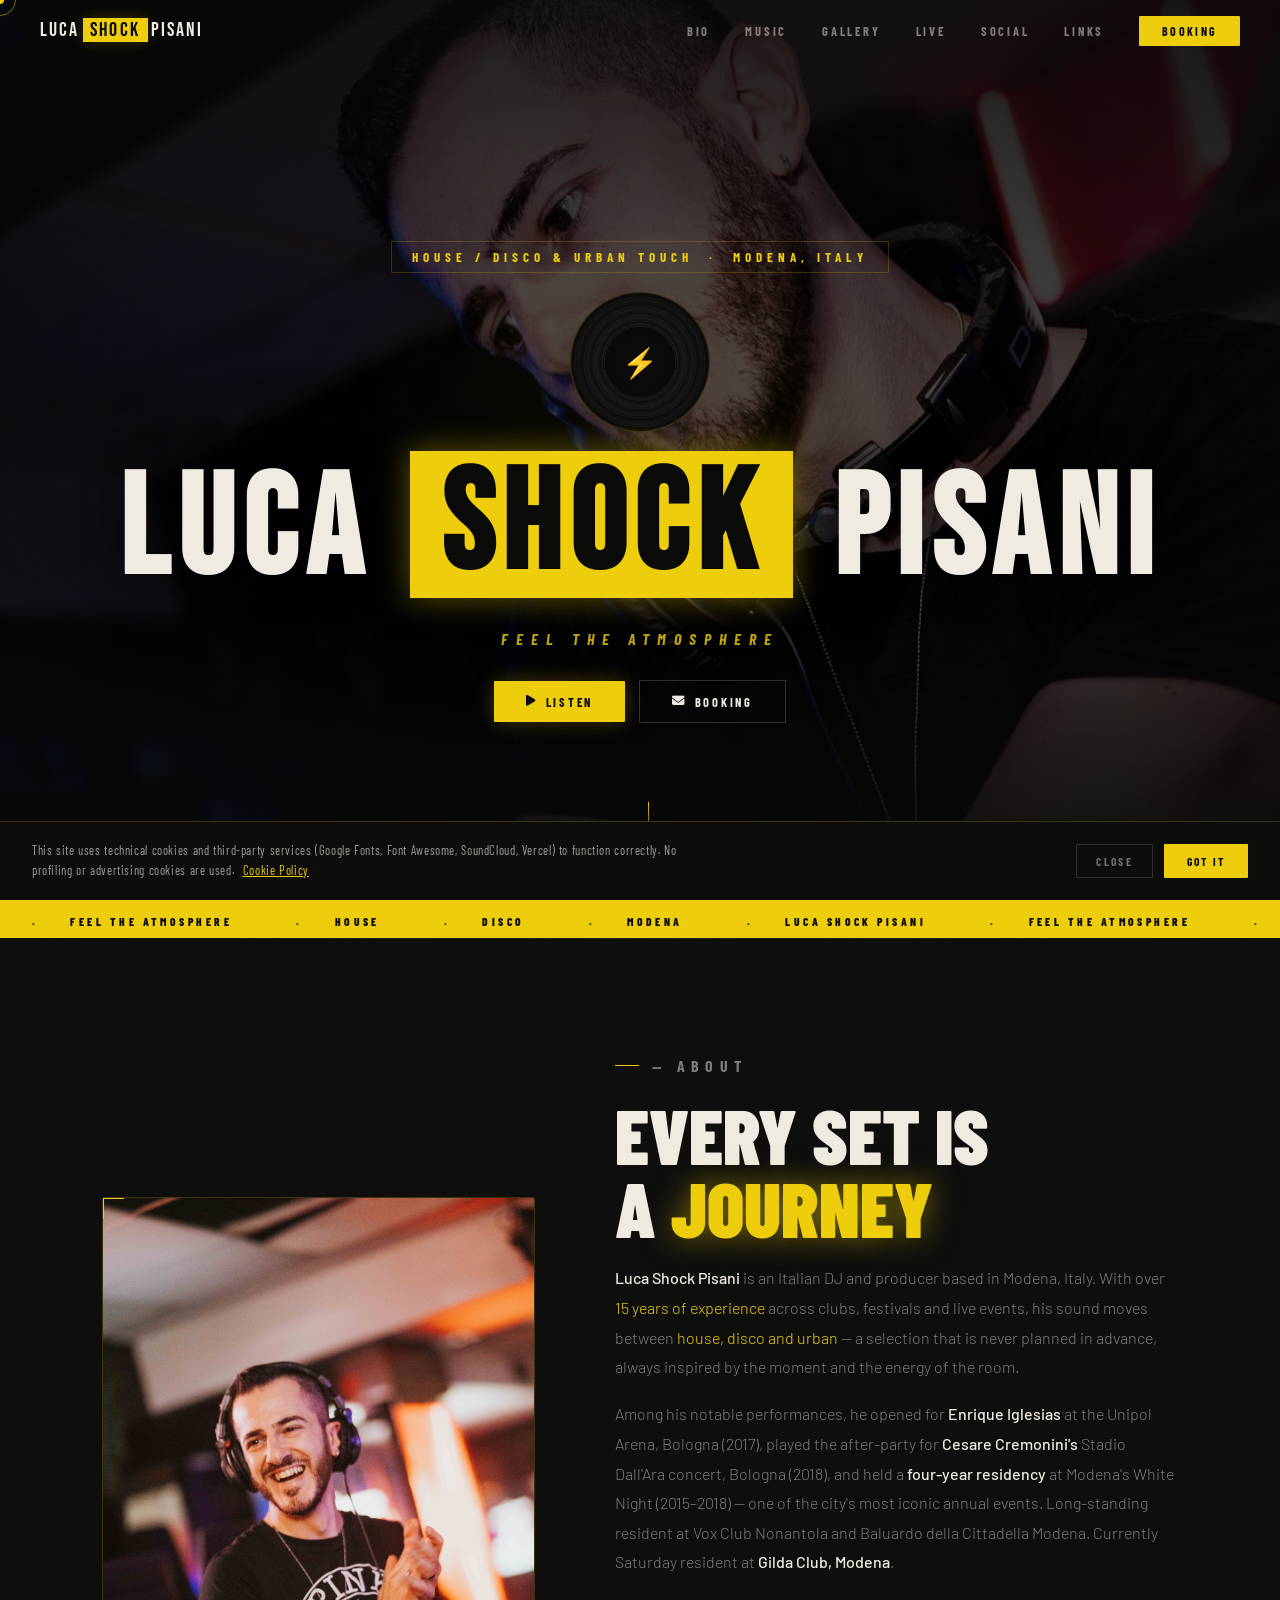
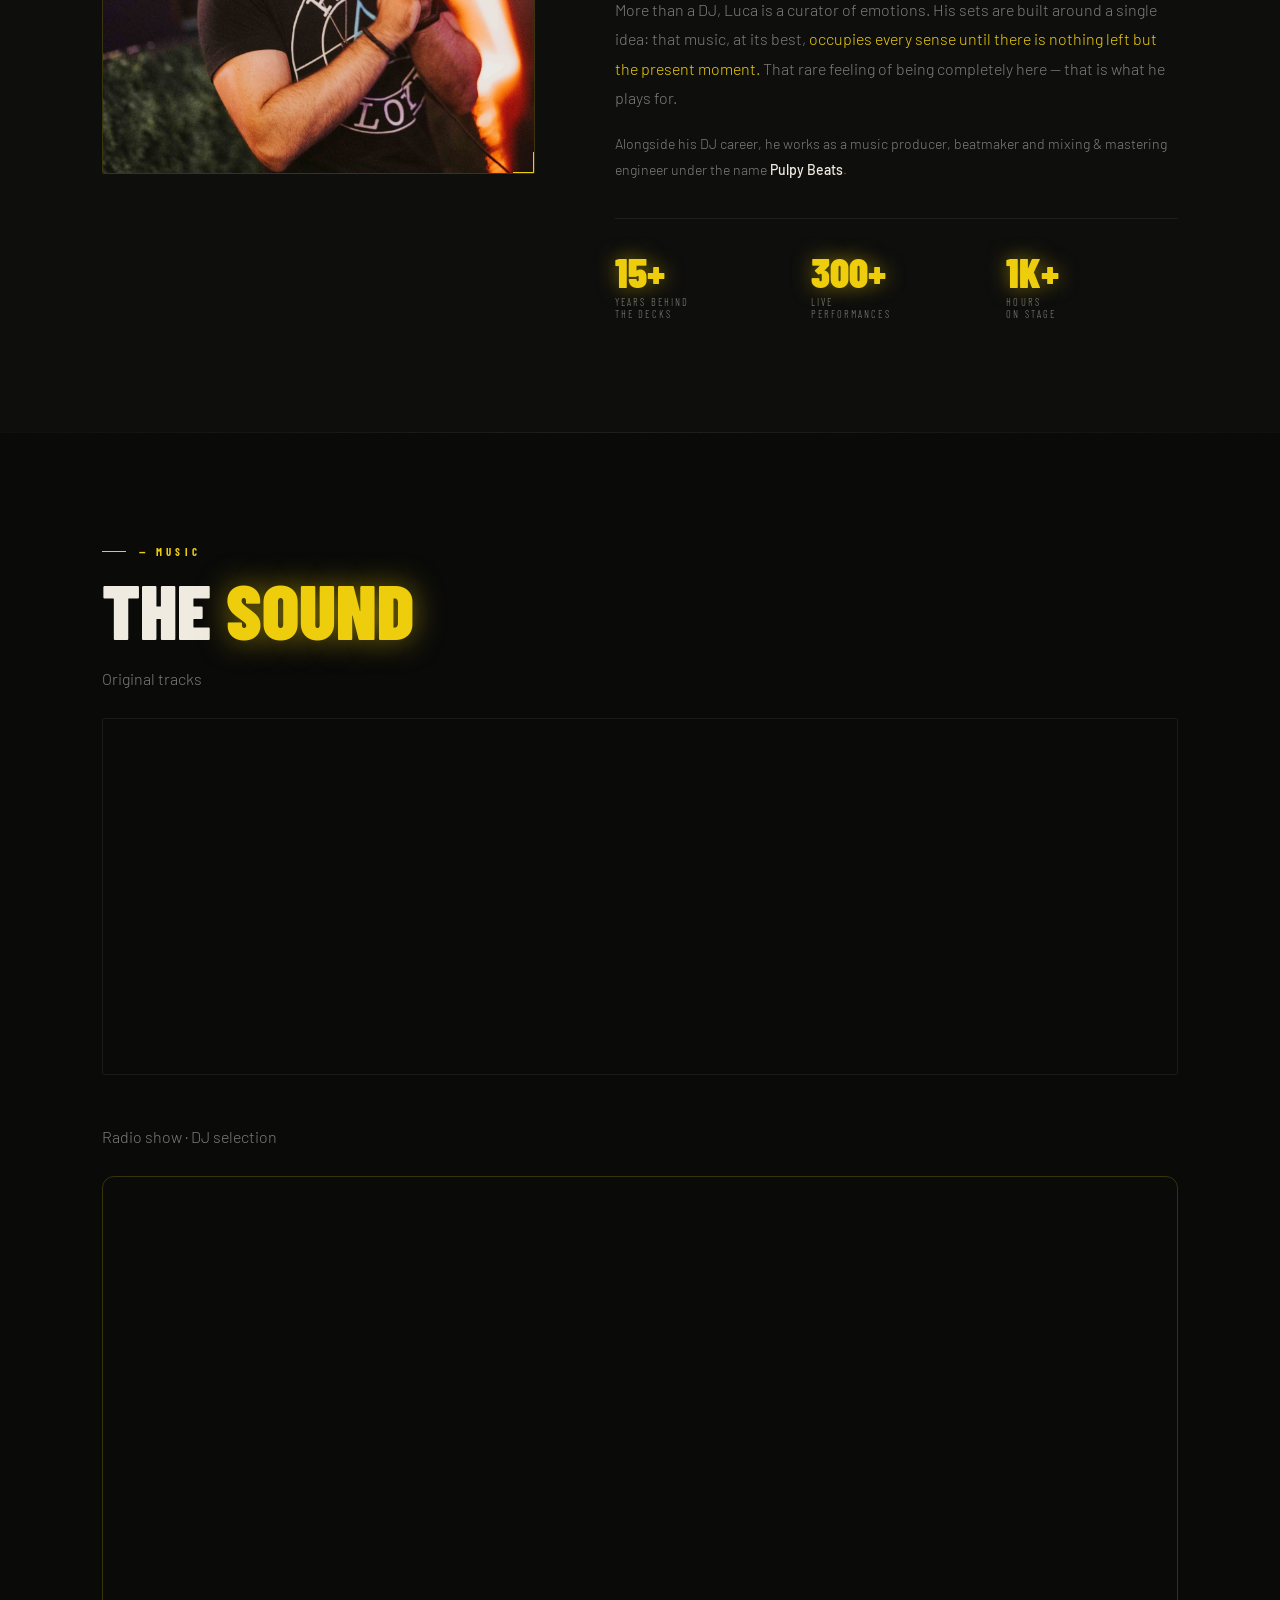
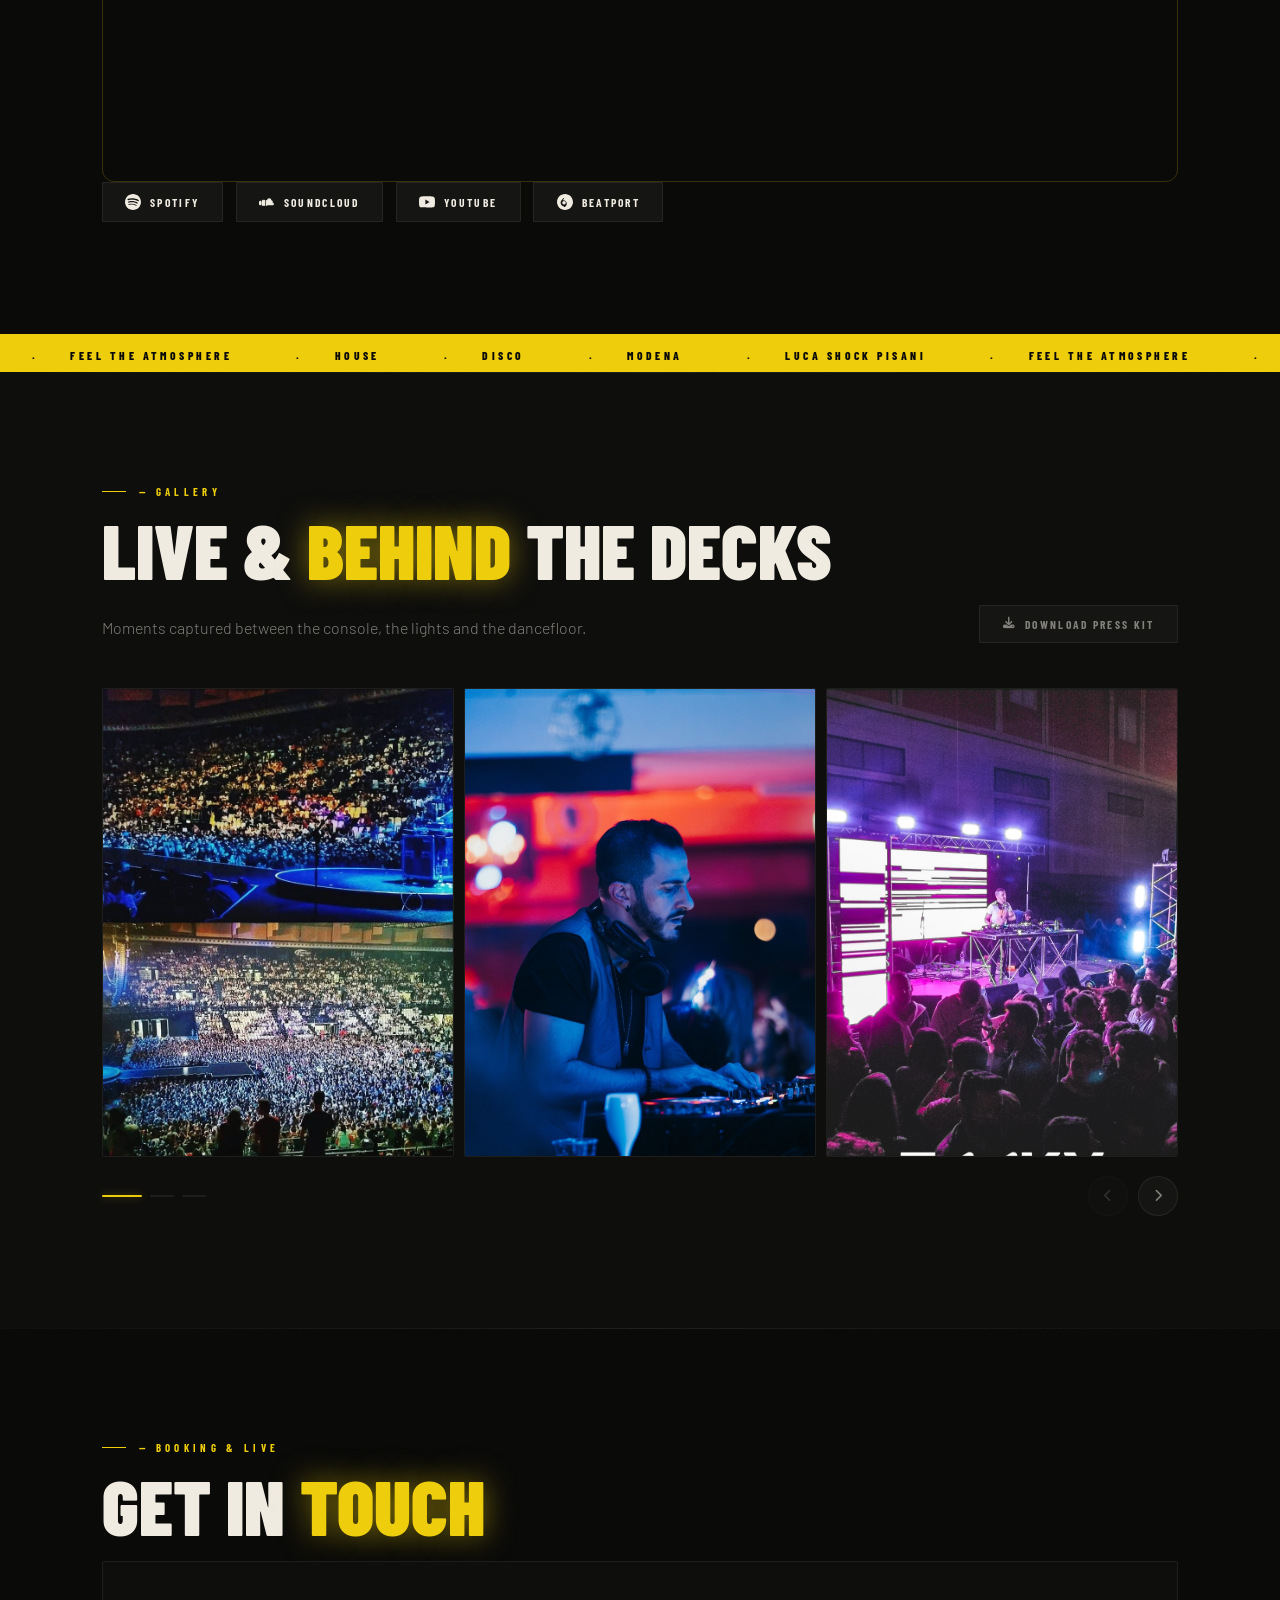
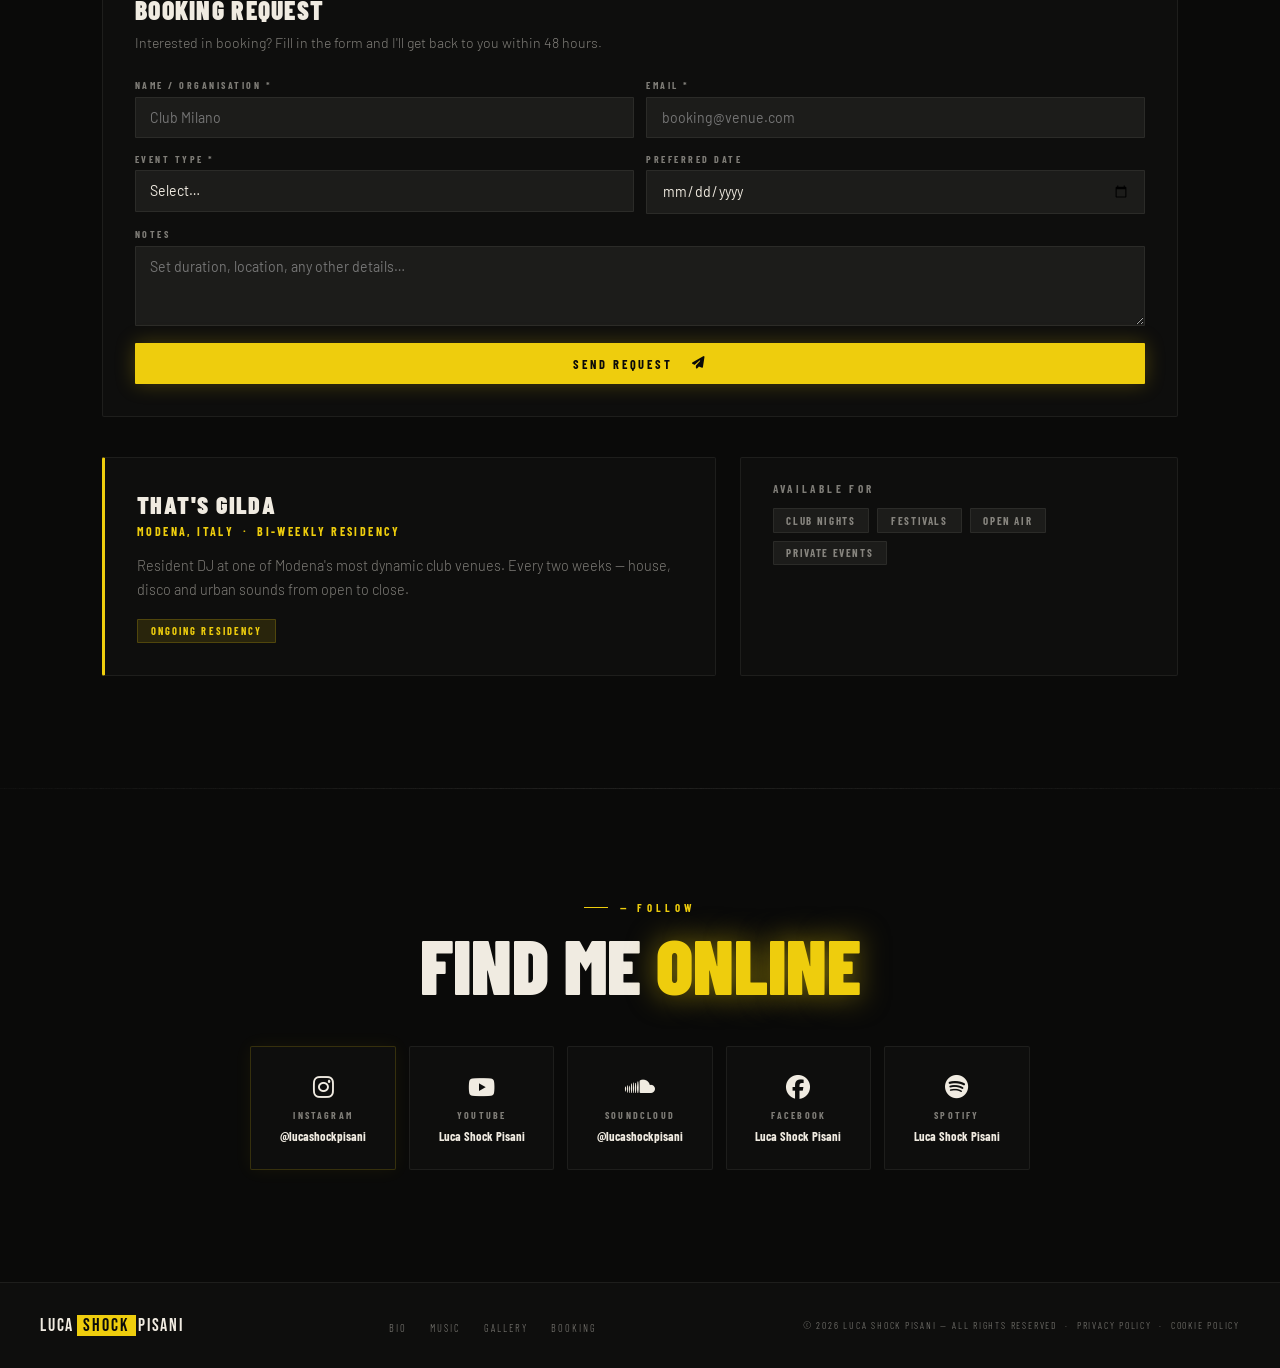
==== commit 62cfd3d3: "Add files via upload inserimento radioshow embed" ====
--- a/index.html
+++ b/index.html
@@ -242,22 +242,7 @@
         The <span class="y">sound</span>
       </h2>
 
-      <p class="music-intro rv d1">
-        First original single <strong>"Need The Beat"</strong> — <span style="color:var(--yellow)">Out Now</span> on all platforms.<br>
-        Funky/Jackin House · 125 BPM
-      </p>
-
-      <!-- Stream Now CTA -->
-      <div class="rv d1" style="text-align:center; margin-bottom:2.5rem;">
-        <a href="https://distrokid.com/hyperfollow/lucashockpisani/need-the-beat" target="_blank" rel="noopener"
-           class="btn btn-y" style="display:inline-flex; align-items:center; gap:.5rem;">
-          <i class="fas fa-play"></i> Stream "Need The Beat"
-        </a>
-      </div>
-
-      <p class="music-intro rv d2" style="font-size:.85rem; color:rgba(240,235,225,0.5); margin-top:-1.5rem;">
-        Original releases on Spotify · Live sets, edits and reworks on SoundCloud and YouTube.
-      </p>
+      <p class="music-intro rv d1" style="margin-bottom:1.5rem;">Original tracks</p>
 
       <!-- Spotify artist embed -->
       <div class="sc-embed rv d2">
@@ -269,6 +254,19 @@
           src="https://open.spotify.com/embed/artist/5QfIIbuG2sb0zm5cDEjptr?utm_source=generator&theme=0"
           title="Luca Shock Pisani on Spotify"
           loading="lazy">
+        </iframe>
+      </div>
+
+      <!-- YouTube radio show embed -->
+      <p class="music-intro rv d2" style="margin:3rem 0 1.5rem;">Radio show · DJ selection</p>
+      <div class="rv d2" style="border-radius:12px; overflow:hidden; border:1px solid var(--border-y);">
+        <iframe
+          style="width:100%; aspect-ratio:16/9; border:none; display:block;"
+          src="https://www.youtube.com/embed/Gt4yh5s8Zpw?start=2823&rel=0&modestbranding=1"
+          title="Luca Shock Pisani — Radio show"
+          loading="lazy"
+          allow="accelerometer; autoplay; clipboard-write; encrypted-media; gyroscope; picture-in-picture"
+          allowfullscreen>
         </iframe>
       </div>
 
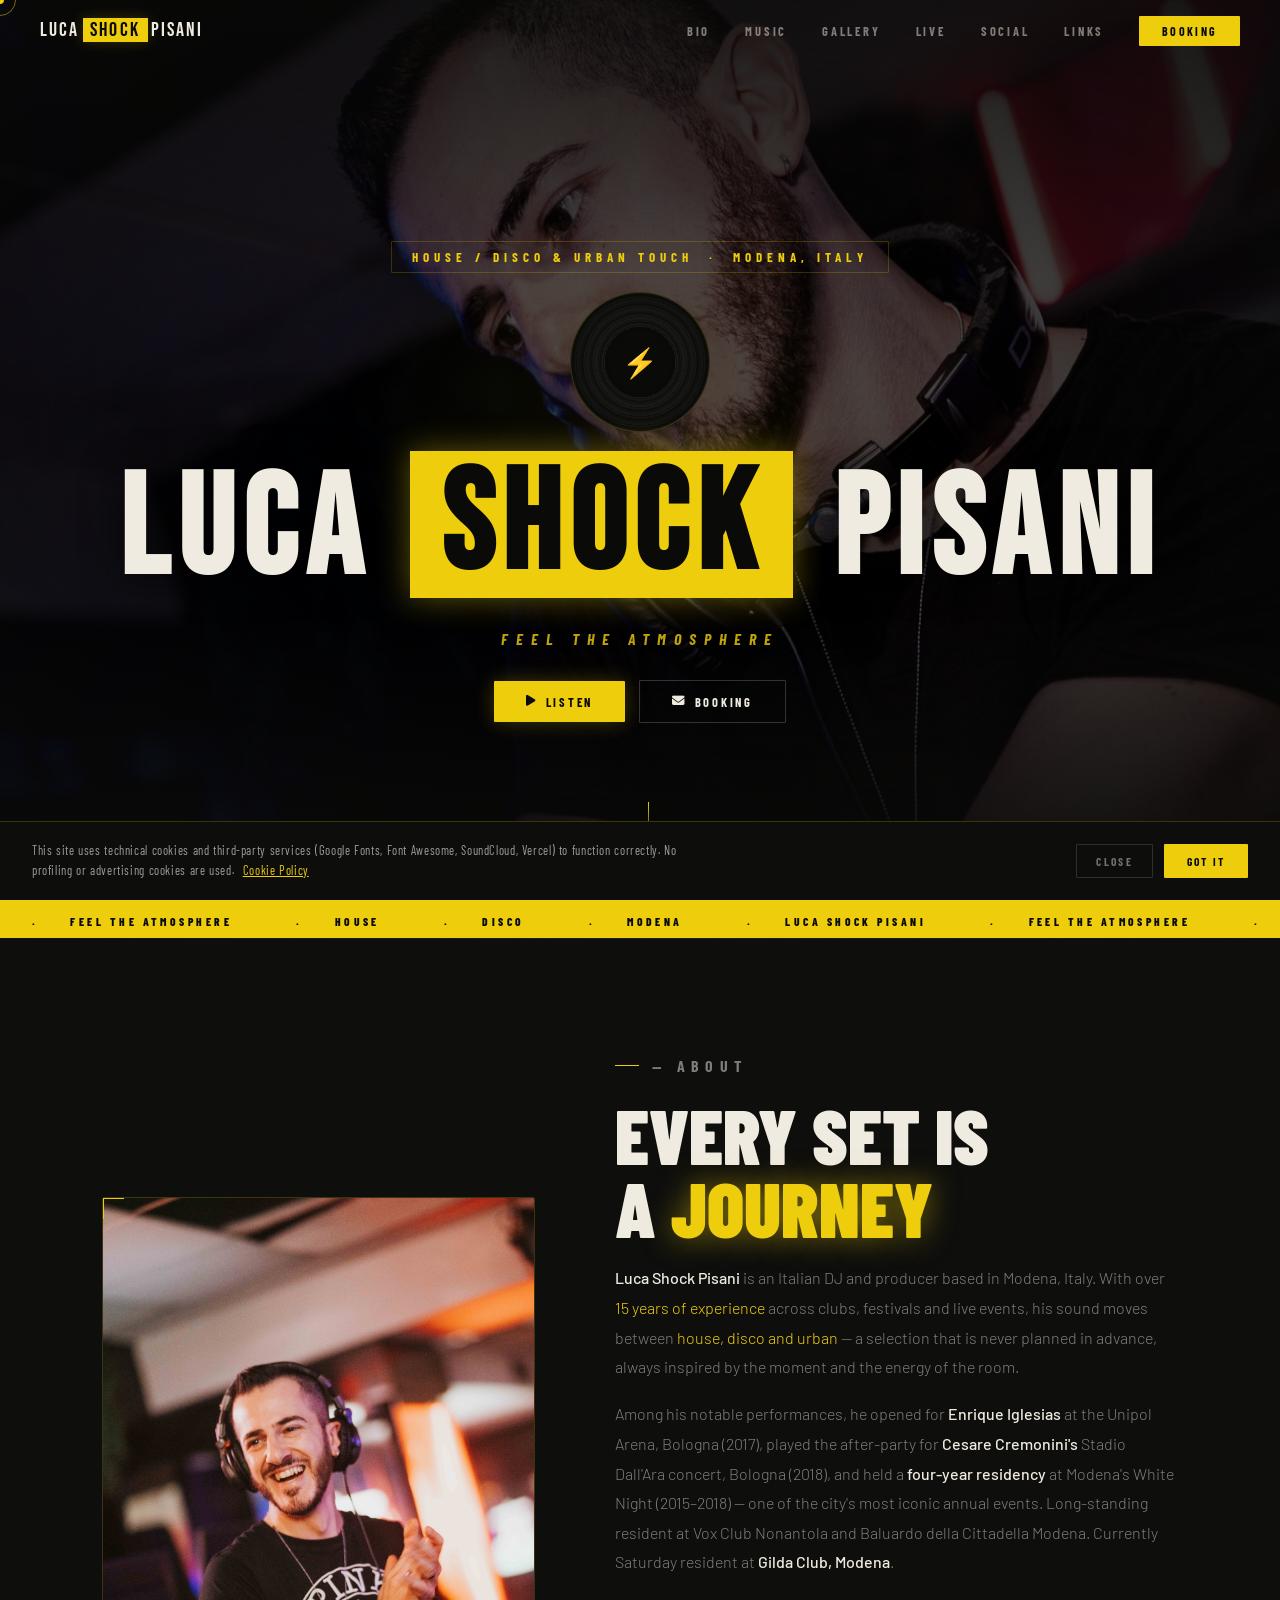
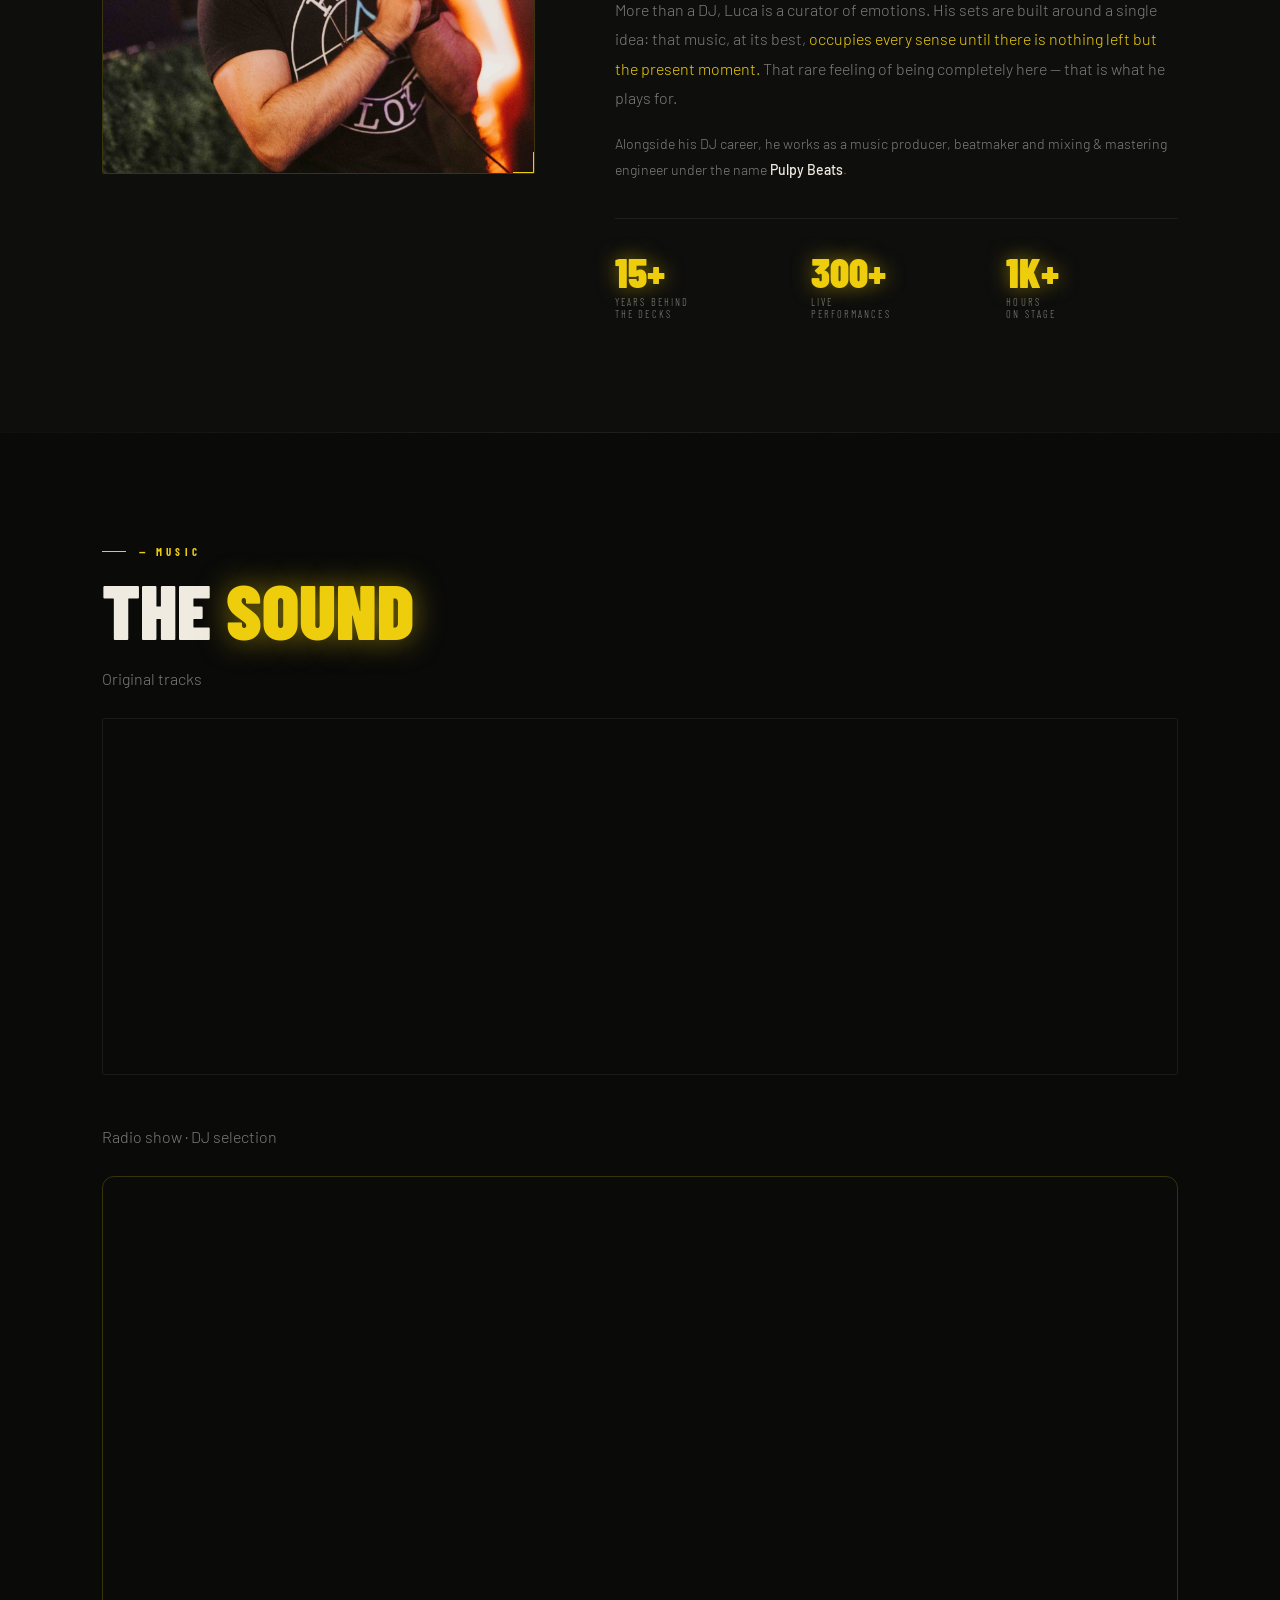
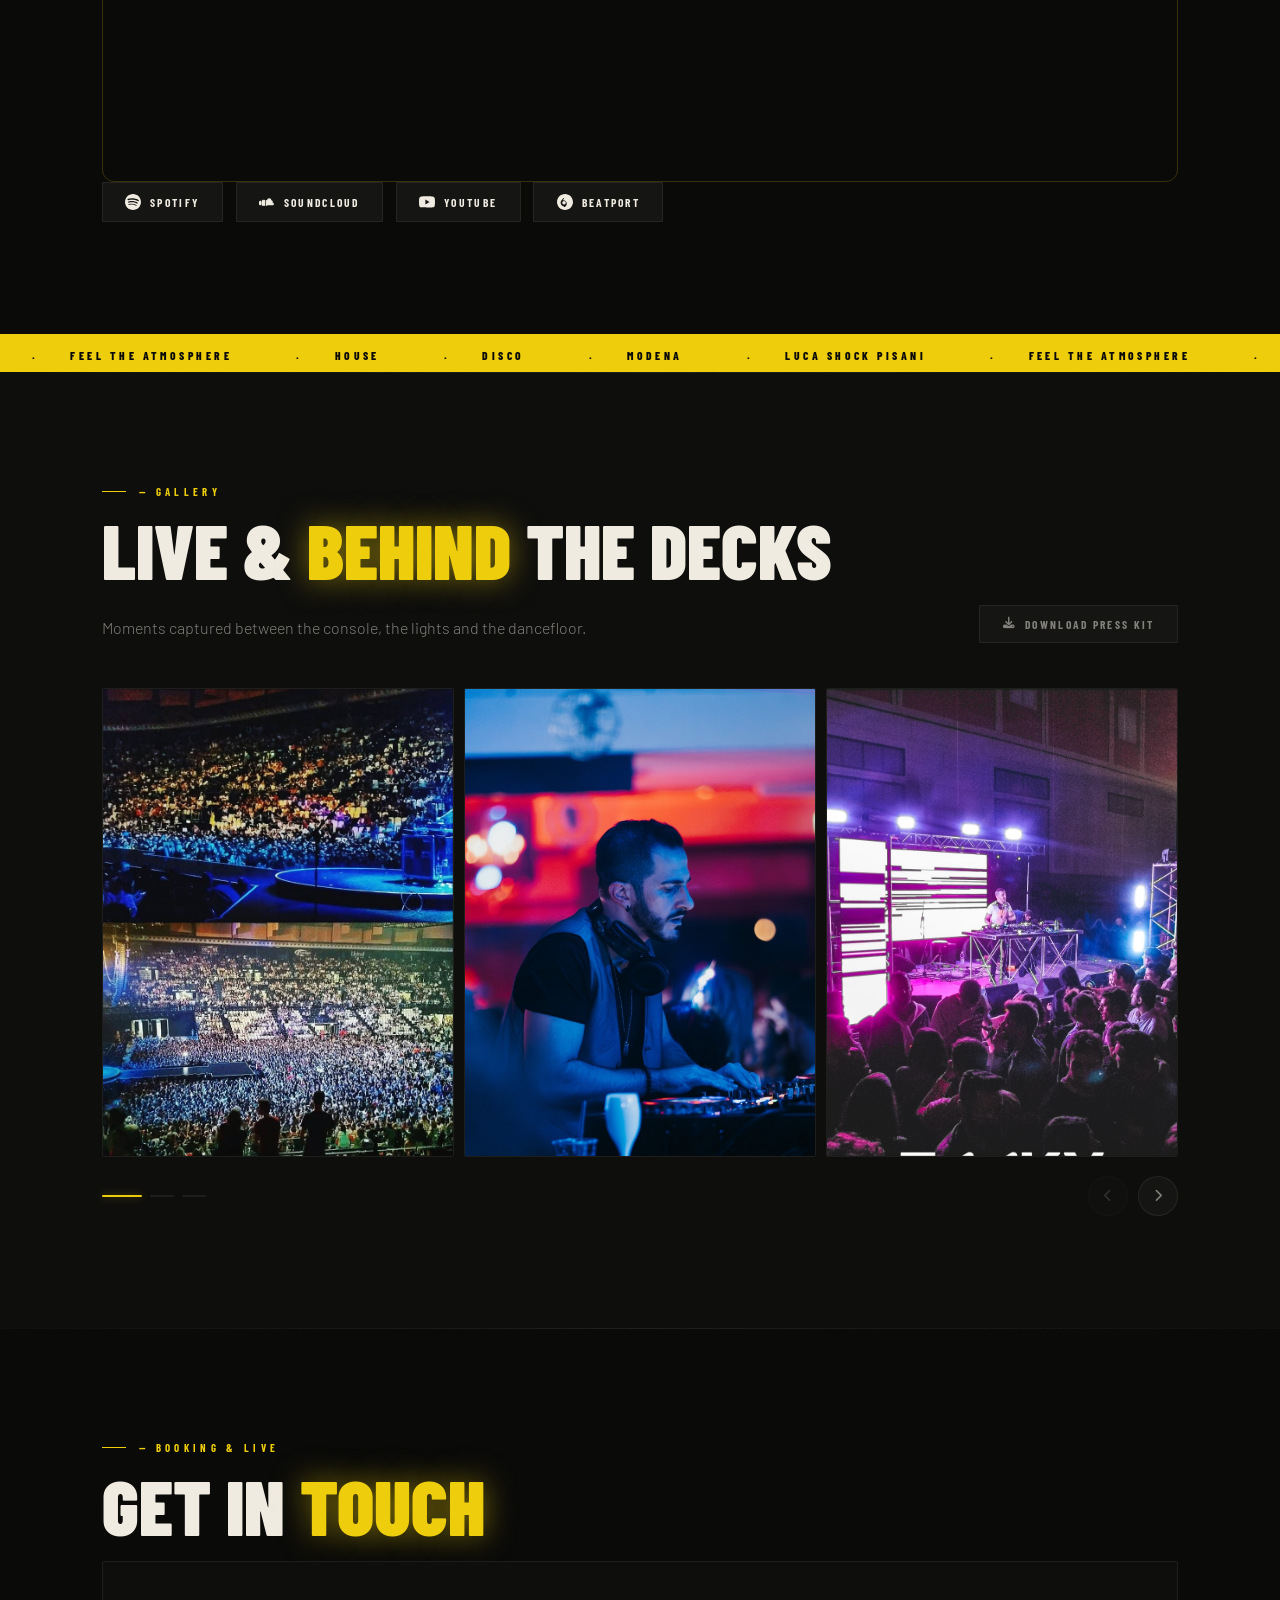
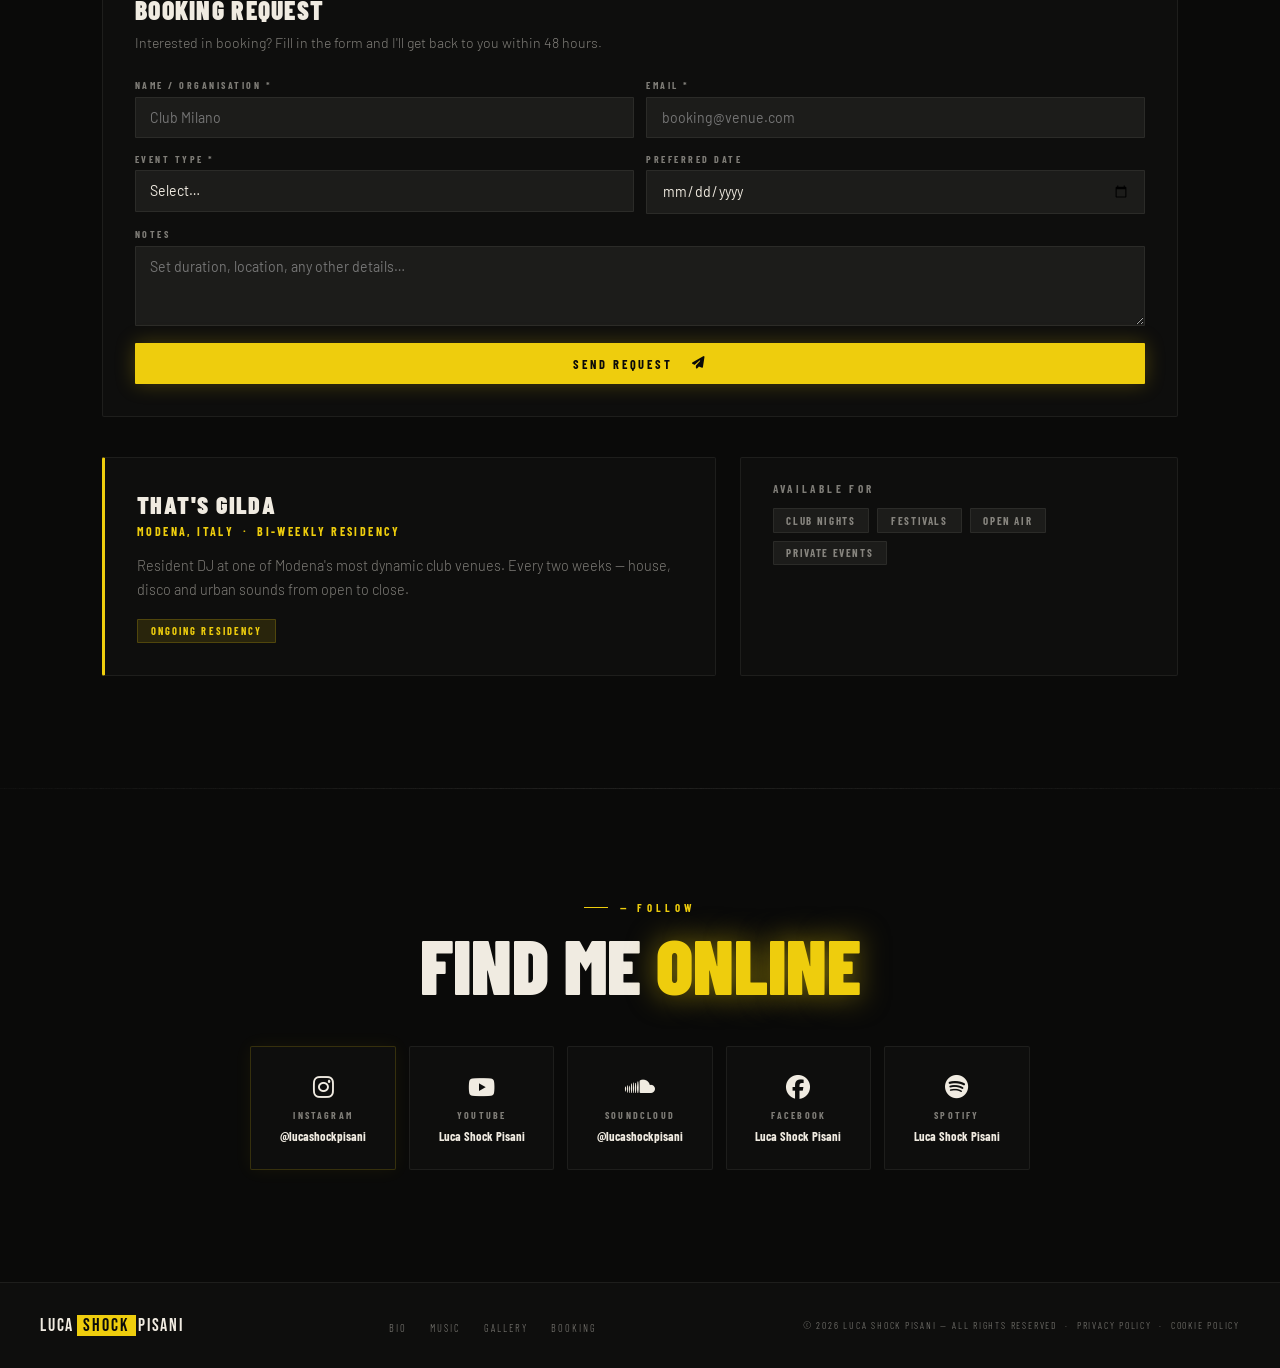
==== commit 50a802da: "Add files via upload aggiornamneto embed youtube" ====
--- a/index.html
+++ b/index.html
@@ -262,7 +262,7 @@
       <div class="rv d2" style="border-radius:12px; overflow:hidden; border:1px solid var(--border-y);">
         <iframe
           style="width:100%; aspect-ratio:16/9; border:none; display:block;"
-          src="https://www.youtube.com/embed/Gt4yh5s8Zpw?start=2823&rel=0&modestbranding=1"
+          src="https://www.youtube.com/embed/Gt4yh5s8Zpw?rel=0&modestbranding=1"
           title="Luca Shock Pisani — Radio show"
           loading="lazy"
           allow="accelerometer; autoplay; clipboard-write; encrypted-media; gyroscope; picture-in-picture"
